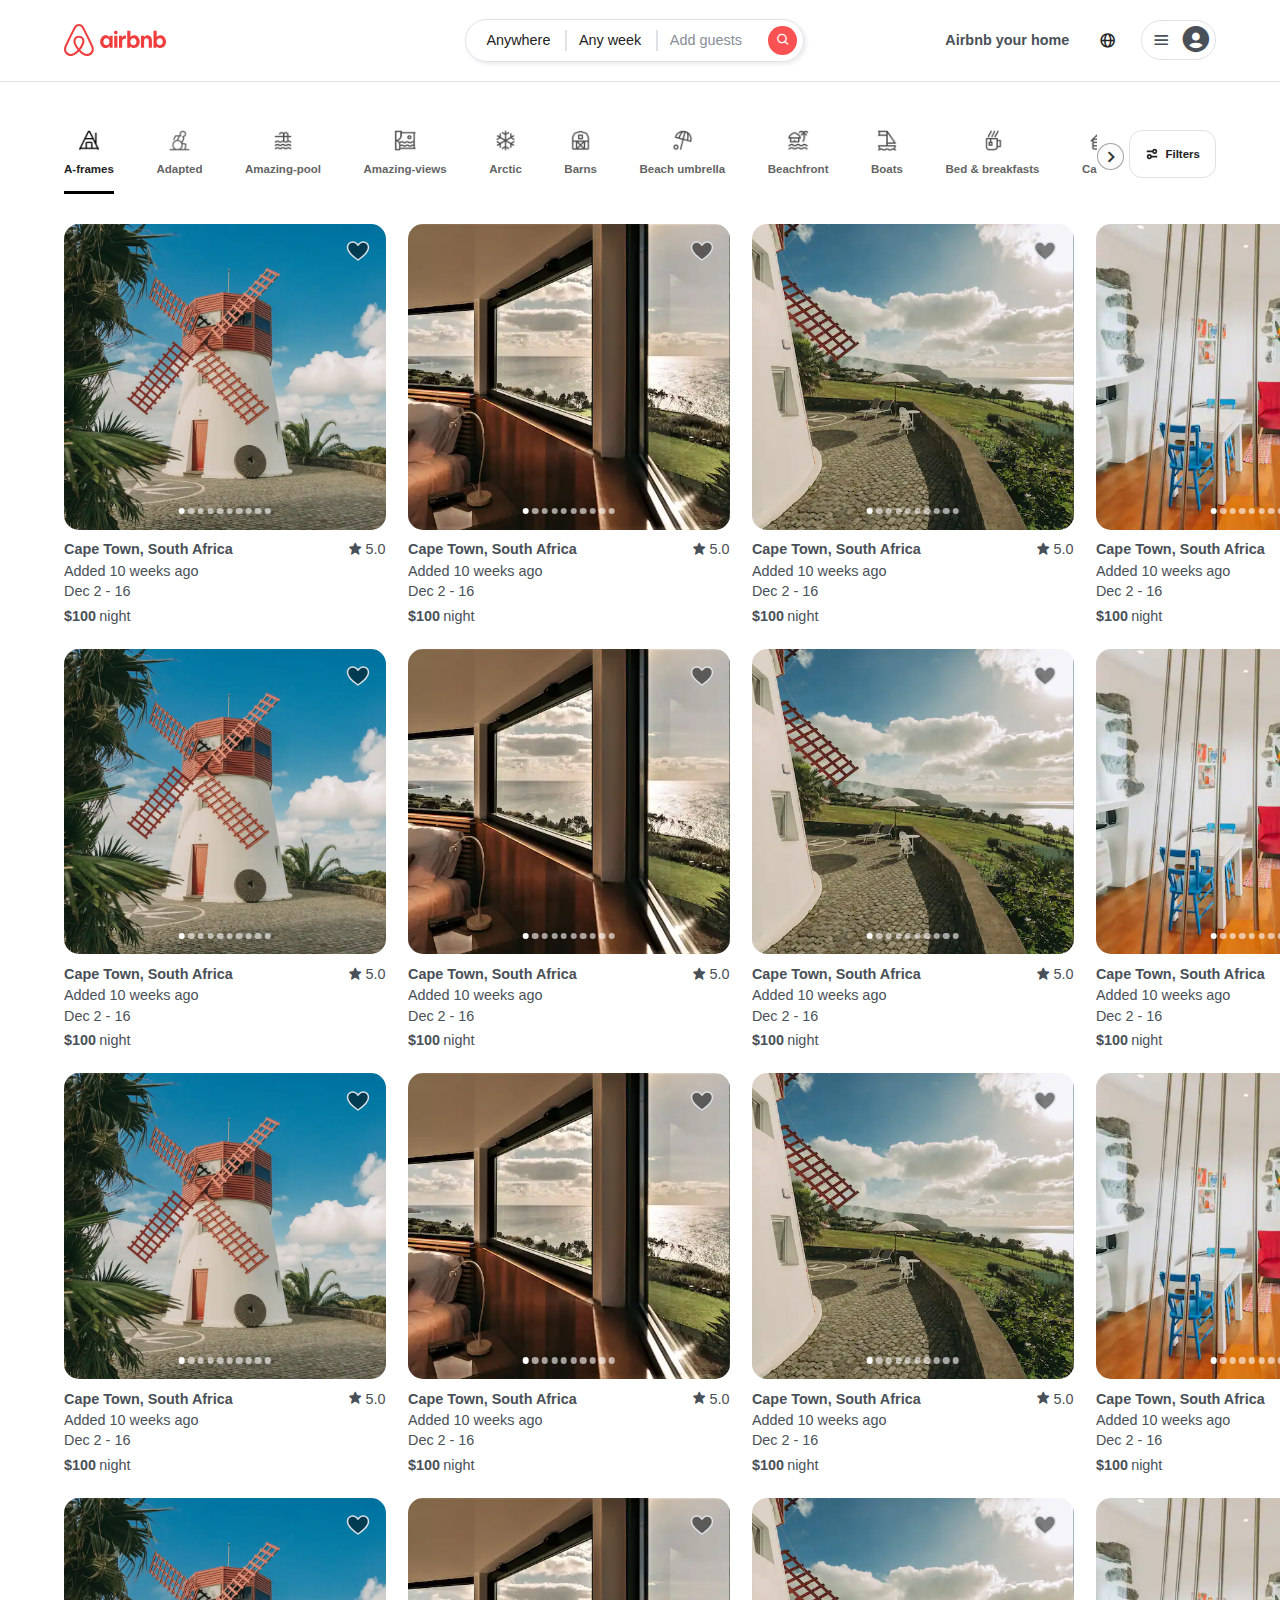
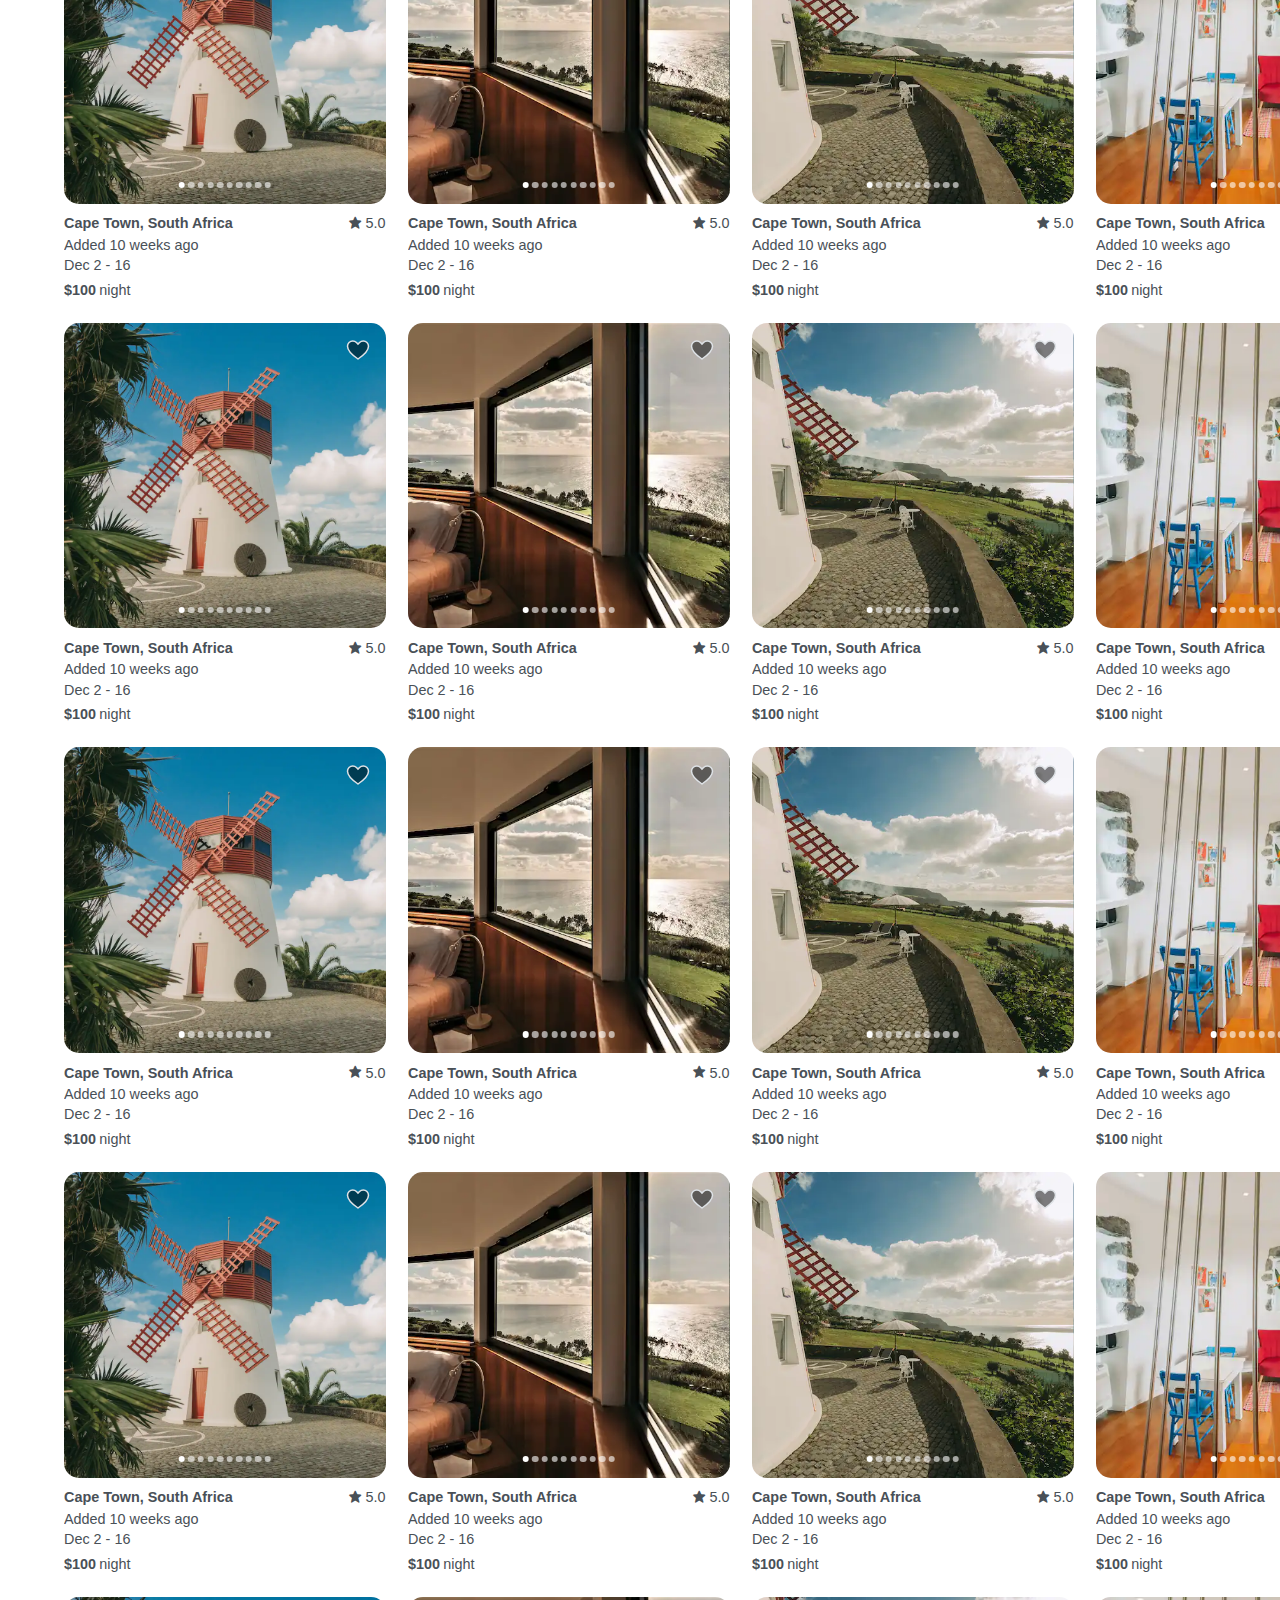
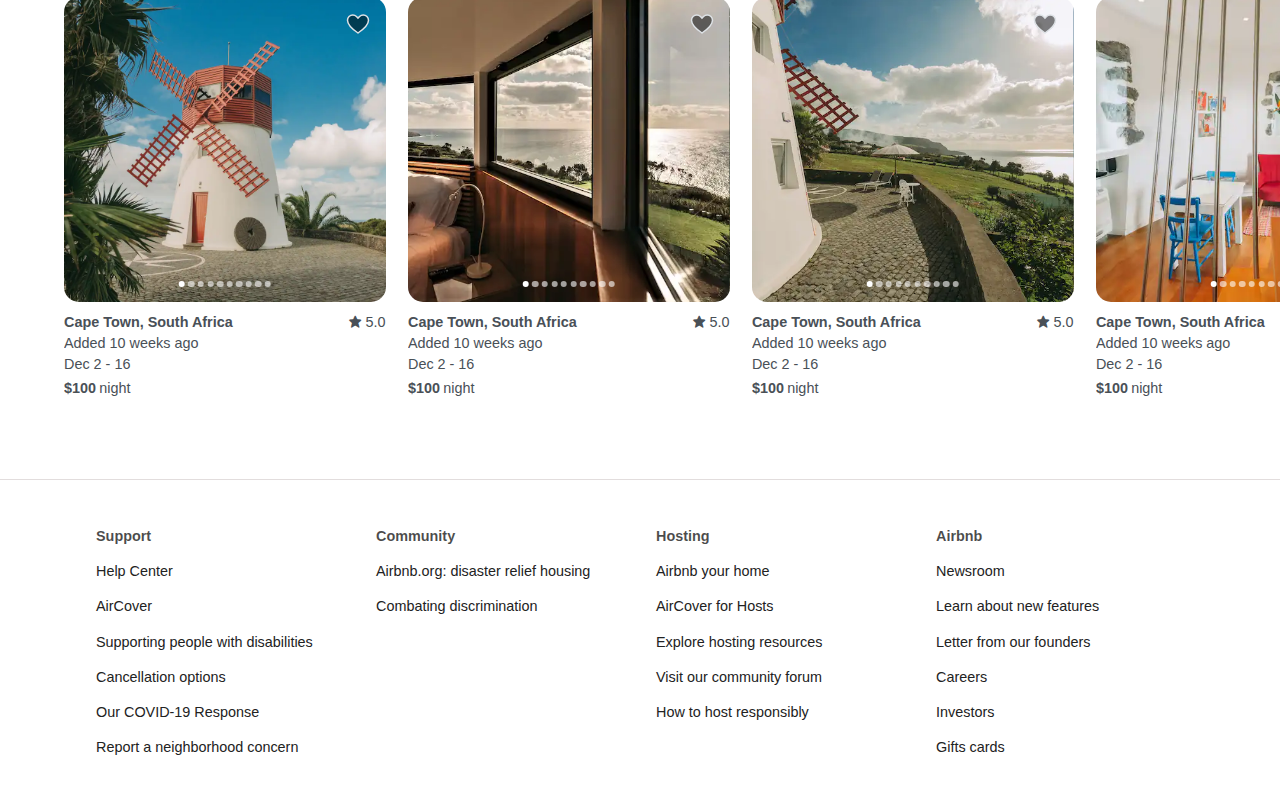
==== index.html @ 51452470 "static Airbnb website" ====
<!DOCTYPE html>
<html lang="en">
  <head>
    <meta charset="UTF-8" />
    <title>Airbnb</title>

    <link rel="stylesheet" href="./CSS/style.css" />

    <link
      href="https://unpkg.com/boxicons@2.1.4/css/boxicons.min.css"
      rel="stylesheet"
    />
  </head>
  <body>
    <main class="container">
      <!-- <header class="header s-1">
        <div class="col-1 fixed-width sp">
          <div>
            <h2 class="header-title">Introducing our 2023 Winter Release</h2>
          </div>
          <div class="col-2 header-text">
            <a href="#" class="header-text-list">Play the film</a>
            <a href="#" class="header-text-list">Explore what's new</a>
          </div>
        </div>
      </header> -->

      <nav class="nav margin-b">
        <section class="s-1">
          <div class="col-1 fixed-width sp">
            <div class="logodiv">
              <div class="logo-name">
                <svg width="102" height="32" style="display: block">
                  <path
                    d="M29.3864 22.7101C29.2429 22.3073 29.0752 21.9176 28.9157 21.5565C28.6701 21.0011 28.4129 20.4446 28.1641 19.9067L28.1444 19.864C25.9255 15.0589 23.5439 10.1881 21.0659 5.38701L20.9607 5.18316C20.7079 4.69289 20.4466 4.18596 20.1784 3.68786C19.8604 3.0575 19.4745 2.4636 19.0276 1.91668C18.5245 1.31651 17.8956 0.833822 17.1853 0.502654C16.475 0.171486 15.7005 -9.83959e-05 14.9165 4.23317e-08C14.1325 9.84805e-05 13.3581 0.171877 12.6478 0.503224C11.9376 0.834571 11.3088 1.31742 10.8059 1.91771C10.3595 2.46476 9.97383 3.05853 9.65572 3.68858C9.38521 4.19115 9.12145 4.70278 8.8664 5.19757L8.76872 5.38696C6.29061 10.1884 3.90903 15.0592 1.69015 19.8639L1.65782 19.9338C1.41334 20.463 1.16057 21.0102 0.919073 21.5563C0.75949 21.9171 0.592009 22.3065 0.448355 22.7103C0.0369063 23.8104 -0.094204 24.9953 0.0668098 26.1585C0.237562 27.334 0.713008 28.4447 1.44606 29.3804C2.17911 30.3161 3.14434 31.0444 4.24614 31.4932C5.07835 31.8299 5.96818 32.002 6.86616 32C7.14824 31.9999 7.43008 31.9835 7.71027 31.9509C8.846 31.8062 9.94136 31.4366 10.9321 30.8639C12.2317 30.1338 13.5152 29.0638 14.9173 27.5348C16.3194 29.0638 17.6029 30.1338 18.9025 30.8639C19.8932 31.4367 20.9886 31.8062 22.1243 31.9509C22.4045 31.9835 22.6864 31.9999 22.9685 32C23.8664 32.002 24.7561 31.8299 25.5883 31.4932C26.6901 31.0444 27.6554 30.3161 28.3885 29.3804C29.1216 28.4447 29.5971 27.3341 29.7679 26.1585C29.9287 24.9952 29.7976 23.8103 29.3864 22.7101ZM14.9173 24.377C13.1816 22.1769 12.0678 20.1338 11.677 18.421C11.5169 17.7792 11.4791 17.1131 11.5656 16.4573C11.6339 15.9766 11.8105 15.5176 12.0821 15.1148C12.4163 14.6814 12.8458 14.3304 13.3374 14.0889C13.829 13.8475 14.3696 13.7219 14.9175 13.7219C15.4655 13.722 16.006 13.8476 16.4976 14.0892C16.9892 14.3307 17.4186 14.6817 17.7528 15.1151C18.0244 15.5181 18.201 15.9771 18.2693 16.4579C18.3556 17.114 18.3177 17.7803 18.1573 18.4223C17.7661 20.1349 16.6526 22.1774 14.9173 24.377ZM27.7406 25.8689C27.6212 26.6908 27.2887 27.4674 26.7762 28.1216C26.2636 28.7759 25.5887 29.2852 24.8183 29.599C24.0393 29.9111 23.1939 30.0217 22.3607 29.9205C21.4946 29.8089 20.6599 29.5239 19.9069 29.0824C18.7501 28.4325 17.5791 27.4348 16.2614 25.9712C18.3591 23.3846 19.669 21.0005 20.154 18.877C20.3723 17.984 20.4196 17.0579 20.2935 16.1475C20.1791 15.3632 19.8879 14.615 19.4419 13.9593C18.9194 13.2519 18.2378 12.6768 17.452 12.2805C16.6661 11.8842 15.798 11.6777 14.9175 11.6777C14.0371 11.6777 13.1689 11.8841 12.383 12.2803C11.5971 12.6765 10.9155 13.2515 10.393 13.9589C9.94707 14.6144 9.65591 15.3624 9.5414 16.1465C9.41524 17.0566 9.4623 17.9822 9.68011 18.8749C10.1648 20.9993 11.4748 23.384 13.5732 25.9714C12.2555 27.4348 11.0845 28.4325 9.92769 29.0825C9.17468 29.5239 8.34007 29.809 7.47395 29.9205C6.64065 30.0217 5.79525 29.9111 5.0162 29.599C4.24581 29.2852 3.57092 28.7759 3.05838 28.1217C2.54585 27.4674 2.21345 26.6908 2.09411 25.8689C1.97932 25.0334 2.07701 24.1825 2.37818 23.3946C2.49266 23.0728 2.62663 22.757 2.7926 22.3818C3.0274 21.851 3.27657 21.3115 3.51759 20.7898L3.54996 20.7197C5.75643 15.9419 8.12481 11.0982 10.5894 6.32294L10.6875 6.13283C10.9384 5.64601 11.1979 5.14267 11.4597 4.6563C11.7101 4.15501 12.0132 3.68171 12.3639 3.2444C12.6746 2.86903 13.0646 2.56681 13.5059 2.35934C13.9473 2.15186 14.4291 2.04426 14.9169 2.04422C15.4047 2.04418 15.8866 2.15171 16.3279 2.35911C16.7693 2.56651 17.1593 2.86867 17.4701 3.24399C17.821 3.68097 18.1242 4.15411 18.3744 4.65538C18.6338 5.13742 18.891 5.63623 19.1398 6.11858L19.2452 6.32315C21.7097 11.0979 24.078 15.9415 26.2847 20.7201L26.3046 20.7631C26.5498 21.2936 26.8033 21.8419 27.042 22.382C27.2082 22.7577 27.3424 23.0738 27.4566 23.3944C27.7576 24.1824 27.8553 25.0333 27.7406 25.8689Z"
                    fill="currentcolor"
                  ></path>
                  <path
                    d="M41.6847 24.1196C40.8856 24.1196 40.1505 23.9594 39.4792 23.6391C38.808 23.3188 38.2327 22.8703 37.7212 22.2937C37.2098 21.7172 36.8263 21.0445 36.5386 20.3078C36.2509 19.539 36.123 18.7062 36.123 17.8093C36.123 16.9124 36.2829 16.0475 36.5705 15.2787C36.8582 14.51 37.2737 13.8373 37.7852 13.2287C38.2966 12.6521 38.9039 12.1716 39.6071 11.8513C40.3103 11.531 41.0455 11.3708 41.8765 11.3708C42.6756 11.3708 43.3788 11.531 44.0181 11.8833C44.6574 12.2037 45.1688 12.6841 45.5843 13.2927L45.6802 11.7232H48.6209V23.7992H45.6802L45.5843 22.0375C45.1688 22.6781 44.6254 23.1906 43.9222 23.575C43.2829 23.9274 42.5158 24.1196 41.6847 24.1196ZM42.4519 21.2367C43.0272 21.2367 43.5386 21.0765 44.0181 20.7882C44.4656 20.4679 44.8172 20.0515 45.1049 19.539C45.3606 19.0265 45.4884 18.4179 45.4884 17.7452C45.4884 17.0725 45.3606 16.4639 45.1049 15.9514C44.8492 15.4389 44.4656 15.0225 44.0181 14.7022C43.5706 14.3818 43.0272 14.2537 42.4519 14.2537C41.8765 14.2537 41.3651 14.4139 40.8856 14.7022C40.4382 15.0225 40.0866 15.4389 39.7989 15.9514C39.5432 16.4639 39.4153 17.0725 39.4153 17.7452C39.4153 18.4179 39.5432 19.0265 39.7989 19.539C40.0546 20.0515 40.4382 20.4679 40.8856 20.7882C41.3651 21.0765 41.8765 21.2367 42.4519 21.2367ZM53.6392 8.4559C53.6392 8.80825 53.5753 9.12858 53.4154 9.38483C53.2556 9.64109 53.0319 9.86531 52.7442 10.0255C52.4565 10.1856 52.1369 10.2497 51.8173 10.2497C51.4976 10.2497 51.178 10.1856 50.8903 10.0255C50.6026 9.86531 50.3789 9.64109 50.2191 9.38483C50.0592 9.09654 49.9953 8.80825 49.9953 8.4559C49.9953 8.10355 50.0592 7.78323 50.2191 7.52697C50.3789 7.23868 50.6026 7.04649 50.8903 6.88633C51.178 6.72617 51.4976 6.66211 51.8173 6.66211C52.1369 6.66211 52.4565 6.72617 52.7442 6.88633C53.0319 7.04649 53.2556 7.27072 53.4154 7.52697C53.5433 7.78323 53.6392 8.07152 53.6392 8.4559ZM50.2191 23.7672V11.6911H53.4154V23.7672H50.2191V23.7672ZM61.9498 14.8623V14.8943C61.79 14.8303 61.5982 14.7982 61.4383 14.7662C61.2466 14.7342 61.0867 14.7342 60.895 14.7342C60 14.7342 59.3287 14.9904 58.8812 15.535C58.4018 16.0795 58.178 16.8483 58.178 17.8413V23.7672H54.9817V11.6911H57.9223L58.0182 13.517C58.3379 12.8763 58.7214 12.3958 59.2648 12.0435C59.7762 11.6911 60.3835 11.531 61.0867 11.531C61.3105 11.531 61.5342 11.563 61.726 11.595C61.8219 11.6271 61.8858 11.6271 61.9498 11.6591V14.8623ZM63.2283 23.7672V6.72617H66.4247V13.2287C66.8722 12.6521 67.3836 12.2036 68.0229 11.8513C68.6622 11.531 69.3654 11.3388 70.1645 11.3388C70.9635 11.3388 71.6987 11.4989 72.3699 11.8193C73.0412 12.1396 73.6165 12.588 74.128 13.1646C74.6394 13.7412 75.0229 14.4139 75.3106 15.1506C75.5983 15.9194 75.7261 16.7522 75.7261 17.6491C75.7261 18.546 75.5663 19.4109 75.2787 20.1796C74.991 20.9484 74.5755 21.6211 74.064 22.2297C73.5526 22.8063 72.9453 23.2867 72.2421 23.6071C71.5389 23.9274 70.8037 24.0875 69.9727 24.0875C69.1736 24.0875 68.4704 23.9274 67.8311 23.575C67.1918 23.2547 66.6804 22.7742 66.2649 22.1656L66.169 23.7352L63.2283 23.7672ZM69.3973 21.2367C69.9727 21.2367 70.4841 21.0765 70.9635 20.7882C71.411 20.4679 71.7626 20.0515 72.0503 19.539C72.306 19.0265 72.4339 18.4179 72.4339 17.7452C72.4339 17.0725 72.306 16.4639 72.0503 15.9514C71.7626 15.4389 71.411 15.0225 70.9635 14.7022C70.5161 14.3818 69.9727 14.2537 69.3973 14.2537C68.822 14.2537 68.3106 14.4139 67.8311 14.7022C67.3836 15.0225 67.032 15.4389 66.7443 15.9514C66.4886 16.4639 66.3608 17.0725 66.3608 17.7452C66.3608 18.4179 66.4886 19.0265 66.7443 19.539C67 20.0515 67.3836 20.4679 67.8311 20.7882C68.3106 21.0765 68.822 21.2367 69.3973 21.2367ZM76.9408 23.7672V11.6911H79.8814L79.9773 13.2607C80.3289 12.6841 80.8084 12.2357 81.4157 11.8833C82.023 11.531 82.7262 11.3708 83.5253 11.3708C84.4203 11.3708 85.1874 11.595 85.8267 12.0115C86.4979 12.4279 87.0094 13.0365 87.361 13.8053C87.7126 14.574 87.9043 15.5029 87.9043 16.56V23.7992H84.708V16.9764C84.708 16.1436 84.5162 15.4709 84.1326 14.9904C83.7491 14.51 83.2376 14.2537 82.5664 14.2537C82.0869 14.2537 81.6714 14.3498 81.2878 14.574C80.9362 14.7982 80.6486 15.0865 80.4248 15.503C80.2011 15.8873 80.1052 16.3678 80.1052 16.8483V23.7672H76.9408V23.7672ZM89.5025 23.7672V6.72617H92.6989V13.2287C93.1464 12.6521 93.6578 12.2036 94.2971 11.8513C94.9364 11.531 95.6396 11.3388 96.4387 11.3388C97.2378 11.3388 97.9729 11.4989 98.6442 11.8193C99.3154 12.1396 99.8907 12.588 100.402 13.1646C100.914 13.7412 101.297 14.4139 101.585 15.1506C101.873 15.9194 102 16.7522 102 17.6491C102 18.546 101.841 19.4109 101.553 20.1796C101.265 20.9484 100.85 21.6211 100.338 22.2297C99.8268 22.8063 99.2195 23.2867 98.5163 23.6071C97.8131 23.9274 97.0779 24.0875 96.2469 24.0875C95.4478 24.0875 94.7446 23.9274 94.1053 23.575C93.466 23.2547 92.9546 22.7742 92.5391 22.1656L92.4432 23.7352L89.5025 23.7672ZM95.7035 21.2367C96.2788 21.2367 96.7903 21.0765 97.2697 20.7882C97.7172 20.4679 98.0688 20.0515 98.3565 19.539C98.6122 19.0265 98.7401 18.4179 98.7401 17.7452C98.7401 17.0725 98.6122 16.4639 98.3565 15.9514C98.1008 15.4389 97.7172 15.0225 97.2697 14.7022C96.8222 14.3818 96.2788 14.2537 95.7035 14.2537C95.1281 14.2537 94.6167 14.4139 94.1373 14.7022C93.6898 15.0225 93.3382 15.4389 93.0505 15.9514C92.7628 16.4639 92.6669 17.0725 92.6669 17.7452C92.6669 18.4179 92.7948 19.0265 93.0505 19.539C93.3062 20.0515 93.6898 20.4679 94.1373 20.7882C94.6167 21.0765 95.0962 21.2367 95.7035 21.2367Z"
                    fill="currentcolor"
                  ></path>
                </svg>
              </div>
              <!-- <p class="logo-name">airbnb</p> -->
            </div>
            <div>
              <ul class="col-2 nav-list">
                <li class="nav-lt nav-lt-1">Anywhere</li>
                <li class="nav-lt nav-lt-2">Any week</li>
                <li class="nav-lt nav-lt-3">Add guests</li>
                <li><i class="bx bx-search"></i></li>
              </ul>
            </div>
            <div class="col-1">
              <div class="col-1 ut-g">
                <div class="user-text">
                  <a href="#home">Airbnb your home</a>
                </div>
                <div>
                  <i class="bx bx-globe"></i>
                </div>
              </div>

              <div class="userdropdown">
                <div onclick="myFunction()" class="userdropbtn">
                  <i class="bx bx-menu"></i>

                  <i class="bx bxs-user-circle"></i>
                </div>
                <div id="myDropdown" class="userdropdown-content">
                  <a href="#signup"> Sign up </a>
                  <a href="#login"> Log in </a>
                  <hr />
                  <a href="#airbnb"> Airbnb your home </a>
                  <a href="#host"> Host an experience </a>
                  <a href="#help"> Help </a>
                </div>
              </div>
            </div>
          </div>
        </section>
        <section>
          <div class="fixed-width">
            <div class="categories">
              <div class="category-container">
                <i class="bx bx-chevron-left chips-btn chips-btn-left"></i>
                <i class="bx bx-chevron-right chips-btn chips-btn-right"></i>

                <div class="chips-slider">
                  <div class="chips-box">
                    <a href="#" class="chips-images chip-active">
                      <div class="chips-image">
                        <img src="./chipsbar/a-frames.jpg" alt="" />
                      </div>
                      <div class="chips-text">
                        <span>A-frames</span>
                      </div>
                    </a>
                  </div>
                  <div class="chips-box">
                    <a href="#" class="chips-images">
                      <div class="chips-image">
                        <img src="./chipsbar/adapted.jpg" alt="" />
                      </div>
                      <div class="chips-text">
                        <span>Adapted</span>
                      </div>
                    </a>
                  </div>
                  <div class="chips-box">
                    <a href="#" class="chips-images">
                      <div class="chips-image">
                        <img src="./chipsbar/amazing-pool.jpg" alt="" />
                      </div>
                      <div class="chips-text">
                        <span>Amazing-pool</span>
                      </div>
                    </a>
                  </div>
                  <div class="chips-box">
                    <a href="#" class="chips-images">
                      <div class="chips-image">
                        <img src="./chipsbar/amazing-views.jpg" alt="" />
                      </div>
                      <div class="chips-text">
                        <span>Amazing-views</span>
                      </div>
                    </a>
                  </div>
                  <div class="chips-box">
                    <a href="#" class="chips-images">
                      <div class="chips-image">
                        <img src="./chipsbar/arctic.jpg" alt="" />
                      </div>
                      <div class="chips-text">
                        <span>Arctic</span>
                      </div>
                    </a>
                  </div>
                  <div class="chips-box">
                    <a href="#" class="chips-images">
                      <div class="chips-image">
                        <img src="./chipsbar/barns.jpg" alt="" />
                      </div>
                      <div class="chips-text">
                        <span>Barns</span>
                      </div>
                    </a>
                  </div>
                  <div class="chips-box">
                    <a href="#" class="chips-images">
                      <div class="chips-image">
                        <img src="./chipsbar/beach-umbrella.jpg" alt="" />
                      </div>
                      <div class="chips-text">
                        <span>Beach umbrella</span>
                      </div>
                    </a>
                  </div>
                  <div class="chips-box">
                    <a href="#" class="chips-images">
                      <div class="chips-image">
                        <img src="./chipsbar/beachfront.jpg" alt="" />
                      </div>
                      <div class="chips-text">
                        <span>Beachfront</span>
                      </div>
                    </a>
                  </div>
                  <div class="chips-box">
                    <a href="#" class="chips-images">
                      <div class="chips-image">
                        <img src="./chipsbar/boats.jpg" alt="" />
                      </div>
                      <div class="chips-text">
                        <span>Boats</span>
                      </div>
                    </a>
                  </div>
                  <div class="chips-box">
                    <a href="#" class="chips-images">
                      <div class="chips-image">
                        <img src="./chipsbar/bread&breakfasts.jpg" alt="" />
                      </div>
                      <div class="chips-text">
                        <span>Bed & breakfasts</span>
                      </div>
                    </a>
                  </div>
                  <div class="chips-box">
                    <a href="#" class="chips-images">
                      <div class="chips-image">
                        <img src="./chipsbar/cabins.jpg" alt="" />
                      </div>
                      <div class="chips-text">
                        <span>Cabins</span>
                      </div>
                    </a>
                  </div>
                  <div class="chips-box">
                    <a href="#" class="chips-images">
                      <div class="chips-image">
                        <img src="./chipsbar/campers.jpg" alt="" />
                      </div>
                      <div class="chips-text">
                        <span>Campers</span>
                      </div>
                    </a>
                  </div>
                  <div class="chips-box">
                    <a href="#" class="chips-images">
                      <div class="chips-image">
                        <img src="./chipsbar/camping.jpg" alt="" />
                      </div>
                      <div class="chips-text">
                        <span>Camping</span>
                      </div>
                    </a>
                  </div>
                  <div class="chips-box">
                    <a href="#" class="chips-images">
                      <div class="chips-image">
                        <img src="./chipsbar/casas-particulars.jpg" alt="" />
                      </div>
                      <div class="chips-text">
                        <span>Casas particulars</span>
                      </div>
                    </a>
                  </div>
                  <div class="chips-box">
                    <a href="#" class="chips-images">
                      <div class="chips-image">
                        <img src="./chipsbar/castles.jpg" alt="" />
                      </div>
                      <div class="chips-text">
                        <span>Castles</span>
                      </div>
                    </a>
                  </div>
                  <div class="chips-box">
                    <a href="#" class="chips-images">
                      <div class="chips-image">
                        <img src="./chipsbar/caves.jpg" alt="" />
                      </div>
                      <div class="chips-text">
                        <span>Caves</span>
                      </div>
                    </a>
                  </div>
                  <div class="chips-box">
                    <a href="#" class="chips-images">
                      <div class="chips-image">
                        <img src="./chipsbar/chefs-kitchen.jpg" alt="" />
                      </div>
                      <div class="chips-text">
                        <span>Chefs kitchen</span>
                      </div>
                    </a>
                  </div>
                  <div class="chips-box">
                    <a href="#" class="chips-images">
                      <div class="chips-image">
                        <img src="./chipsbar/containers.jpg" alt="" />
                      </div>
                      <div class="chips-text">
                        <span>Containers</span>
                      </div>
                    </a>
                  </div>
                  <div class="chips-box">
                    <a href="#" class="chips-images">
                      <div class="chips-image">
                        <img src="./chipsbar/country-side.jpg" alt="" />
                      </div>
                      <div class="chips-text">
                        <span>Country side</span>
                      </div>
                    </a>
                  </div>
                  <div class="chips-box">
                    <a href="#" class="chips-images">
                      <div class="chips-image">
                        <img src="./chipsbar/creative spaces.jpg" alt="" />
                      </div>
                      <div class="chips-text">
                        <span>Creative spaces</span>
                      </div>
                    </a>
                  </div>
                  <div class="chips-box">
                    <a href="#" class="chips-images">
                      <div class="chips-image">
                        <img src="./chipsbar/cycladic-homes.jpg" alt="" />
                      </div>
                      <div class="chips-text">
                        <span>Cycladic homes</span>
                      </div>
                    </a>
                  </div>
                  <div class="chips-box">
                    <a href="#" class="chips-images">
                      <div class="chips-image">
                        <img src="./chipsbar/dammusi.jpg" alt="" />
                      </div>
                      <div class="chips-text">
                        <span>Dammusi</span>
                      </div>
                    </a>
                  </div>
                  <div class="chips-box">
                    <a href="#" class="chips-images">
                      <div class="chips-image">
                        <img src="./chipsbar/deserts.jpg" alt="" />
                      </div>
                      <div class="chips-text">
                        <span>Deserts</span>
                      </div>
                    </a>
                  </div>
                  <div class="chips-box">
                    <a href="#" class="chips-images">
                      <div class="chips-image">
                        <img src="./chipsbar/design.jpg" alt="" />
                      </div>
                      <div class="chips-text">
                        <span>Design</span>
                      </div>
                    </a>
                  </div>
                  <div class="chips-box">
                    <a href="#" class="chips-images">
                      <div class="chips-image">
                        <img src="./chipsbar/domes.jpg" alt="" />
                      </div>
                      <div class="chips-text">
                        <span>Domes</span>
                      </div>
                    </a>
                  </div>
                  <div class="chips-box">
                    <a href="#" class="chips-images">
                      <div class="chips-image">
                        <img src="./chipsbar/earthhomes.jpg" alt="" />
                      </div>
                      <div class="chips-text">
                        <span>Earthhomes</span>
                      </div>
                    </a>
                  </div>
                  <div class="chips-box">
                    <a href="#" class="chips-images">
                      <div class="chips-image">
                        <img src="./chipsbar/farms.jpg" alt="" />
                      </div>
                      <div class="chips-text">
                        <span>Farms</span>
                      </div>
                    </a>
                  </div>
                  <div class="chips-box">
                    <a href="#" class="chips-images">
                      <div class="chips-image">
                        <img src="./chipsbar/golfing.jpg" alt="" />
                      </div>
                      <div class="chips-text">
                        <span>Golfing</span>
                      </div>
                    </a>
                  </div>
                  <div class="chips-box">
                    <a href="#" class="chips-images">
                      <div class="chips-image">
                        <img src="./chipsbar/grand-pianos.jpg" alt="" />
                      </div>
                      <div class="chips-text">
                        <span>Grand pianos</span>
                      </div>
                    </a>
                  </div>
                  <div class="chips-box">
                    <a href="#" class="chips-images">
                      <div class="chips-image">
                        <img src="./chipsbar/hanoks.jpg" alt="" />
                      </div>
                      <div class="chips-text">
                        <span>Hanoks</span>
                      </div>
                    </a>
                  </div>
                  <div class="chips-box">
                    <a href="#" class="chips-images">
                      <div class="chips-image">
                        <img src="./chipsbar/historical homes.jpg" alt="" />
                      </div>
                      <div class="chips-text">
                        <span>Historical homes</span>
                      </div>
                    </a>
                  </div>
                  <div class="chips-box">
                    <a href="#" class="chips-images">
                      <div class="chips-image">
                        <img src="./chipsbar/houseboats.jpg" alt="" />
                      </div>
                      <div class="chips-text">
                        <span>Houseboats</span>
                      </div>
                    </a>
                  </div>
                  <div class="chips-box">
                    <a href="#" class="chips-images">
                      <div class="chips-image">
                        <img src="./chipsbar/iconic cities.jpg" alt="" />
                      </div>
                      <div class="chips-text">
                        <span>Iconic cities</span>
                      </div>
                    </a>
                  </div>
                  <div class="chips-box">
                    <a href="#" class="chips-images">
                      <div class="chips-image">
                        <img src="./chipsbar/islands.jpg" alt="" />
                      </div>
                      <div class="chips-text">
                        <span>Islands</span>
                      </div>
                    </a>
                  </div>
                  <div class="chips-box">
                    <a href="#" class="chips-images">
                      <div class="chips-image">
                        <img src="./chipsbar/lake.jpg" alt="" />
                      </div>
                      <div class="chips-text">
                        <span>Lake</span>
                      </div>
                    </a>
                  </div>
                  <div class="chips-box">
                    <a href="#" class="chips-images">
                      <div class="chips-image">
                        <img src="./chipsbar/lakefronts.jpg" alt="" />
                      </div>
                      <div class="chips-text">
                        <span>Lakefronts</span>
                      </div>
                    </a>
                  </div>
                  <div class="chips-box">
                    <a href="#" class="chips-images">
                      <div class="chips-image">
                        <img src="./chipsbar/luxe.jpg" alt="" />
                      </div>
                      <div class="chips-text">
                        <span>Luxe</span>
                      </div>
                    </a>
                  </div>
                  <div class="chips-box">
                    <a href="#" class="chips-images">
                      <div class="chips-image">
                        <img src="./chipsbar/mansions.jpg" alt="" />
                      </div>
                      <div class="chips-text">
                        <span>Mansions</span>
                      </div>
                    </a>
                  </div>
                  <div class="chips-box">
                    <a href="#" class="chips-images">
                      <div class="chips-image">
                        <img src="./chipsbar/minsus.jpg" alt="" />
                      </div>
                      <div class="chips-text">
                        <span>Minsus</span>
                      </div>
                    </a>
                  </div>
                  <div class="chips-box">
                    <a href="#" class="chips-images">
                      <div class="chips-image">
                        <img src="./chipsbar/national-parks.jpg" alt="" />
                      </div>
                      <div class="chips-text">
                        <span>National parks</span>
                      </div>
                    </a>
                  </div>
                  <div class="chips-box">
                    <a href="#" class="chips-images">
                      <div class="chips-image">
                        <img src="./chipsbar/new.jpg" alt="" />
                      </div>
                      <div class="chips-text">
                        <span>New</span>
                      </div>
                    </a>
                  </div>
                  <div class="chips-box">
                    <a href="#" class="chips-images">
                      <div class="chips-image">
                        <img src="./chipsbar/off-the-grid.jpg" alt="" />
                      </div>
                      <div class="chips-text">
                        <span>Off the grid</span>
                      </div>
                    </a>
                  </div>
                  <div class="chips-box">
                    <a href="#" class="chips-images">
                      <div class="chips-image">
                        <img src="./chipsbar/omg.jpg" alt="" />
                      </div>
                      <div class="chips-text">
                        <span>OMG!</span>
                      </div>
                    </a>
                  </div>
                  <div class="chips-box">
                    <a href="#" class="chips-images">
                      <div class="chips-image">
                        <img src="./chipsbar/play.jpg" alt="" />
                      </div>
                      <div class="chips-text">
                        <span>Play</span>
                      </div>
                    </a>
                  </div>
                  <div class="chips-box">
                    <a href="#" class="chips-images">
                      <div class="chips-image">
                        <img src="./chipsbar/private-rooms.jpg" alt="" />
                      </div>
                      <div class="chips-text">
                        <span>Private rooms</span>
                      </div>
                    </a>
                  </div>
                  <div class="chips-box">
                    <a href="#" class="chips-images">
                      <div class="chips-image">
                        <img src="./chipsbar/riads.jpg" alt="" />
                      </div>
                      <div class="chips-text">
                        <span>Riads</span>
                      </div>
                    </a>
                  </div>
                  <div class="chips-box">
                    <a href="#" class="chips-images">
                      <div class="chips-image">
                        <img src="./chipsbar/ryokans.jpg" alt="" />
                      </div>
                      <div class="chips-text">
                        <span>Ryokans</span>
                      </div>
                    </a>
                  </div>
                  <div class="chips-box">
                    <a href="#" class="chips-images">
                      <div class="chips-image">
                        <img src="./chipsbar/shepherd's-huts.jpg" alt="" />
                      </div>
                      <div class="chips-text">
                        <span>Shepherd's huts</span>
                      </div>
                    </a>
                  </div>
                  <div class="chips-box">
                    <a href="#" class="chips-images">
                      <div class="chips-image">
                        <img src="./chipsbar/ski-in-out.jpg" alt="" />
                      </div>
                      <div class="chips-text">
                        <span>Ski-in-out</span>
                      </div>
                    </a>
                  </div>
                  <div class="chips-box">
                    <a href="#" class="chips-images">
                      <div class="chips-image">
                        <img src="./chipsbar/skiing.jpg" alt="" />
                      </div>
                      <div class="chips-text">
                        <span>Skiing</span>
                      </div>
                    </a>
                  </div>
                  <div class="chips-box">
                    <a href="#" class="chips-images">
                      <div class="chips-image">
                        <img src="./chipsbar/surfing.jpg" alt="" />
                      </div>
                      <div class="chips-text">
                        <span>Surfing</span>
                      </div>
                    </a>
                  </div>
                  <div class="chips-box">
                    <a href="#" class="chips-images">
                      <div class="chips-image">
                        <img src="./chipsbar/tiny-homes.jpg" alt="" />
                      </div>
                      <div class="chips-text">
                        <span>Tiny homes</span>
                      </div>
                    </a>
                  </div>
                  <div class="chips-box">
                    <a href="#" class="chips-images">
                      <div class="chips-image">
                        <img src="./chipsbar/top of the world.jpg" alt="" />
                      </div>
                      <div class="chips-text">
                        <span>Top of the world</span>
                      </div>
                    </a>
                  </div>
                  <div class="chips-box">
                    <a href="#" class="chips-images">
                      <div class="chips-image">
                        <img src="./chipsbar/towers.jpg" alt="" />
                      </div>
                      <div class="chips-text">
                        <span>Towers</span>
                      </div>
                    </a>
                  </div>
                  <div class="chips-box">
                    <a href="#" class="chips-images">
                      <div class="chips-image">
                        <img src="./chipsbar/tree-house.jpg" alt="" />
                      </div>
                      <div class="chips-text">
                        <span>Tree house</span>
                      </div>
                    </a>
                  </div>
                  <div class="chips-box">
                    <a href="#" class="chips-images">
                      <div class="chips-image">
                        <img src="./chipsbar/trending.jpg" alt="" />
                      </div>
                      <div class="chips-text">
                        <span>Trending</span>
                      </div>
                    </a>
                  </div>
                  <div class="chips-box">
                    <a href="#" class="chips-images">
                      <div class="chips-image">
                        <img src="./chipsbar/tropical.jpg" alt="" />
                      </div>
                      <div class="chips-text">
                        <span>Tropical</span>
                      </div>
                    </a>
                  </div>
                  <div class="chips-box">
                    <a href="#" class="chips-images">
                      <div class="chips-image">
                        <img src="./chipsbar/trulli.jpg" alt="" />
                      </div>
                      <div class="chips-text">
                        <span>Trulli</span>
                      </div>
                    </a>
                  </div>
                  <div class="chips-box">
                    <a href="#" class="chips-images">
                      <div class="chips-image">
                        <img src="./chipsbar/vineyards.jpg" alt="" />
                      </div>
                      <div class="chips-text">
                        <span>Vineyards</span>
                      </div>
                    </a>
                  </div>
                  <div class="chips-box">
                    <a href="#" class="chips-images">
                      <div class="chips-image">
                        <img src="./chipsbar/windmills.jpg" alt="" />
                      </div>
                      <div class="chips-text">
                        <span>Windmills</span>
                      </div>
                    </a>
                  </div>
                  <div class="chips-box">
                    <a href="#" class="chips-images">
                      <div class="chips-image">
                        <img src="./chipsbar/yurts.jpg" alt="" />
                      </div>
                      <div class="chips-text">
                        <span>Yurts</span>
                      </div>
                    </a>
                  </div>
                </div>
              </div>

              <div id="overlay">
                <div class="filter-modal bg-color">
                  <header class="modal-header">
                    <div class="filter-header flex-sp-c b-bot bg-color">
                      <button class="close-btn">&times;</button>
                      <div class="filter-header-text">Filters</div>
                      <div class="empty"></div>
                    </div>
                  </header>

                  <main class="modal-body">
                    <div class="filter-body bg-color">
                      <div class="fb-content-1 price-range-section b-bot">
                        <div class="price">
                          <h2 class="price-text">Price range</h2>
                        </div>

                        <div class="price-range">
                          <div class="price-range-text">
                            The average nightly price is <span>$313</span>
                          </div>

                          <div class="price-range-slider">
                            <div class="range-slider-box">
                              <div>
                                <div class="range-slider-label-bar">
                                  <div
                                    class="range-slider-label-bars"
                                    style="height: 0px"
                                  ></div>
                                  <div
                                    class="range-slider-label-bars"
                                    style="height: 5px"
                                  ></div>
                                  <div
                                    class="range-slider-label-bars"
                                    style="height: 0px"
                                  ></div>
                                  <div
                                    class="range-slider-label-bars"
                                    style="height: 10px"
                                  ></div>
                                  <div
                                    class="range-slider-label-bars"
                                    style="height: 3px"
                                  ></div>
                                  <div
                                    class="range-slider-label-bars"
                                    style="height: 3px"
                                  ></div>
                                  <div
                                    class="range-slider-label-bars"
                                    style="height: 10px"
                                  ></div>
                                  <div
                                    class="range-slider-label-bars"
                                    style="height: 3px"
                                  ></div>
                                  <div
                                    class="range-slider-label-bars"
                                    style="height: 17px"
                                  ></div>
                                  <div
                                    class="range-slider-label-bars"
                                    style="height: 22px"
                                  ></div>
                                  <div
                                    class="range-slider-label-bars"
                                    style="height: 27px"
                                  ></div>
                                  <div
                                    class="range-slider-label-bars"
                                    style="height: 48px"
                                  ></div>
                                  <div
                                    class="range-slider-label-bars"
                                    style="height: 46px"
                                  ></div>
                                  <div
                                    class="range-slider-label-bars"
                                    style="height: 55px"
                                  ></div>
                                  <div
                                    class="range-slider-label-bars"
                                    style="height: 34px"
                                  ></div>
                                  <div
                                    class="range-slider-label-bars"
                                    style="height: 46px"
                                  ></div>
                                  <div
                                    class="range-slider-label-bars"
                                    style="height: 43px"
                                  ></div>
                                  <div
                                    class="range-slider-label-bars"
                                    style="height: 62px"
                                  ></div>
                                  <div
                                    class="range-slider-label-bars"
                                    style="height: 43px"
                                  ></div>
                                  <div
                                    class="range-slider-label-bars"
                                    style="height: 57px"
                                  ></div>
                                  <div
                                    class="range-slider-label-bars"
                                    style="height: 55px"
                                  ></div>
                                  <div
                                    class="range-slider-label-bars"
                                    style="height: 38px"
                                  ></div>
                                  <div
                                    class="range-slider-label-bars"
                                    style="height: 64px"
                                  ></div>
                                  <div
                                    class="range-slider-label-bars"
                                    style="height: 38px"
                                  ></div>
                                  <div
                                    class="range-slider-label-bars"
                                    style="height: 41px"
                                  ></div>
                                  <div
                                    class="range-slider-label-bars"
                                    style="height: 43px"
                                  ></div>
                                  <div
                                    class="range-slider-label-bars"
                                    style="height: 46px"
                                  ></div>
                                  <div
                                    class="range-slider-label-bars"
                                    style="height: 27px"
                                  ></div>
                                  <div
                                    class="range-slider-label-bars"
                                    style="height: 24px"
                                  ></div>
                                  <div
                                    class="range-slider-label-bars"
                                    style="height: 43px"
                                  ></div>
                                  <div
                                    class="range-slider-label-bars"
                                    style="height: 15px"
                                  ></div>
                                  <div
                                    class="range-slider-label-bars"
                                    style="height: 29px"
                                  ></div>
                                  <div
                                    class="range-slider-label-bars"
                                    style="height: 24px"
                                  ></div>
                                  <div
                                    class="range-slider-label-bars"
                                    style="height: 15px"
                                  ></div>
                                  <div
                                    class="range-slider-label-bars"
                                    style="height: 27px"
                                  ></div>
                                  <div
                                    class="range-slider-label-bars"
                                    style="height: 12px"
                                  ></div>
                                  <div
                                    class="range-slider-label-bars"
                                    style="height: 19px"
                                  ></div>
                                  <div
                                    class="range-slider-label-bars"
                                    style="height: 12px"
                                  ></div>
                                  <div
                                    class="range-slider-label-bars"
                                    style="height: 5px"
                                  ></div>
                                  <div
                                    class="range-slider-label-bars"
                                    style="height: 10px"
                                  ></div>
                                  <div
                                    class="range-slider-label-bars"
                                    style="height: 12px"
                                  ></div>
                                  <div
                                    class="range-slider-label-bars"
                                    style="height: 15px"
                                  ></div>
                                  <div
                                    class="range-slider-label-bars"
                                    style="height: 29px"
                                  ></div>
                                  <div
                                    class="range-slider-label-bars"
                                    style="height: 5px"
                                  ></div>
                                  <div
                                    class="range-slider-label-bars"
                                    style="height: 10px"
                                  ></div>
                                  <div
                                    class="range-slider-label-bars"
                                    style="height: 15px"
                                  ></div>
                                  <div
                                    class="range-slider-label-bars"
                                    style="height: 3px"
                                  ></div>
                                  <div
                                    class="range-slider-label-bars"
                                    style="height: 5px"
                                  ></div>
                                  <div
                                    class="range-slider-label-bars"
                                    style="height: 12px"
                                  ></div>
                                  <div
                                    class="range-slider-label-bars"
                                    style="height: 8px"
                                  ></div>
                                </div>
                                <div class="range-slider">
                                  <div class="range-slider-label-btns">
                                    <div class="range-slider-btn">
                                      <div class="range-slider-btn-1">
                                        <button
                                          class="range-btn range-btn-1"
                                          type="button"
                                          aria-valuenow="10"
                                          aria-valuemax="1400"
                                          aria-valuemin="10"
                                          aria-disabled="false"
                                          aria-label="Minimum Price"
                                          role="slider"
                                        >
                                          <span class="range-span-btn">
                                            <div
                                              class="range-span-btn-bar"
                                            ></div>
                                            <div
                                              class="range-span-btn-bar"
                                            ></div>
                                            <div
                                              class="range-span-btn-bar"
                                            ></div>
                                          </span>
                                        </button>
                                      </div>
                                      <div class="range-slider-btn-2">
                                        <button
                                          class="range-btn range-btn-2"
                                          type="button"
                                          aria-valuenow="1400"
                                          aria-valuemax="1400"
                                          aria-valuemin="10"
                                          aria-disabled="false"
                                          aria-label="Maximum Price"
                                          role="slider"
                                        >
                                          <span class="range-span-btn">
                                            <div
                                              class="range-span-btn-bar"
                                            ></div>
                                            <div
                                              class="range-span-btn-bar"
                                            ></div>
                                            <div
                                              class="range-span-btn-bar"
                                            ></div>
                                          </span>
                                        </button>
                                      </div>
                                    </div>
                                  </div>
                                </div>
                              </div>
                              <!-- WORK IN PROGRESS -->
                              <div class="price-input-box"></div>
                            </div>
                          </div>
                        </div>
                      </div>

                      <div class="fb-content-2 type-of-place-section b-bot">
                        <div class="content-category">
                          <div class="place-header">
                            <h2 class="place-header-text">Types of place</h2>
                          </div>

                          <div class="category">
                            <div class="home-category">
                              <div class="checkboxes">
                                <label class="checkbox">
                                  <input
                                    type="checkbox"
                                    name="Entire place"
                                    id="entire-place"
                                  />
                                  <span class="checkmark"></span>
                                </label>
                              </div>

                              <div class="categories-checks">
                                <div class="place-type">
                                  <div class="type-text">Entire place</div>
                                  <div class="place-type-remark">
                                    A place all to yourself
                                  </div>
                                </div>
                              </div>
                            </div>
                            <div class="home-category">
                              <div class="checkboxes">
                                <label class="checkbox">
                                  <input
                                    type="checkbox"
                                    name="Private room"
                                    id="private-room"
                                  />
                                  <span class="checkmark"></span>
                                </label>
                              </div>

                              <div class="categories-checks">
                                <div class="place-type">
                                  <div class="type-text">Private room</div>
                                  <div class="place-type-remark">
                                    Your own room in a home or a hotel, plus
                                    some shared common spaces
                                  </div>
                                </div>
                              </div>
                            </div>
                            <div class="home-category">
                              <div class="checkboxes">
                                <label class="checkbox">
                                  <input
                                    type="checkbox"
                                    name="Shared room"
                                    id="entire-place"
                                  />
                                  <span class="checkmark"></span>
                                </label>
                              </div>

                              <div class="categories-checks">
                                <div class="place-type">
                                  <div class="type-text">Shared room</div>
                                  <div class="place-type-remark">
                                    A place all to yourself
                                  </div>
                                </div>
                              </div>
                            </div>
                          </div>
                        </div>
                      </div>

                      <div class="fb-content-3 rooms-and-bed-section b-bot">
                        <div class="Rooms-bed-bath rb-div">
                          <div class="rb-headings">
                            <h2 class="room-bed">Rooms and beds</h2>
                          </div>

                          <div class="rb-parent-container rb-div">
                            <div class="bedrooms-section rb-div">
                              <div class="b-room">
                                <h4 class="bedroom">Bedrooms</h4>
                              </div>
                              <div class="rb-btns">
                                <button class="rb-btn rb-active">
                                  <span class="item-any">Any</span>
                                </button>
                                <button class="rb-btn">
                                  <span class="item-1">1</span>
                                </button>
                                <button class="rb-btn">
                                  <span class="item-1">2</span>
                                </button>
                                <button class="rb-btn">
                                  <span class="item-1">3</span>
                                </button>
                                <button class="rb-btn">
                                  <span class="item-1">4</span>
                                </button>
                                <button class="rb-btn">
                                  <span class="item-1">5</span>
                                </button>
                                <button class="rb-btn">
                                  <span class="item-1">6</span>
                                </button>
                                <button class="rb-btn">
                                  <span class="item-1">7</span>
                                </button>
                                <button class="rb-btn">
                                  <span class="item-1">8&plus;</span>
                                </button>
                              </div>
                            </div>

                            <div class="bed-section rb-div">
                              <div class="beds">
                                <h4 class="bed">Beds</h4>
                              </div>
                              <div class="rb-btns">
                                <button class="rb-btn rb-active">
                                  <span class="item-any">Any</span>
                                </button>
                                <button class="rb-btn">
                                  <span class="item-1">1</span>
                                </button>
                                <button class="rb-btn">
                                  <span class="item-1">2</span>
                                </button>
                                <button class="rb-btn">
                                  <span class="item-1">3</span>
                                </button>
                                <button class="rb-btn">
                                  <span class="item-1">4</span>
                                </button>
                                <button class="rb-btn">
                                  <span class="item-1">5</span>
                                </button>
                                <button class="rb-btn">
                                  <span class="item-1">6</span>
                                </button>
                                <button class="rb-btn">
                                  <span class="item-1">7</span>
                                </button>
                                <button class="rb-btn">
                                  <span class="item-1">8&plus;</span>
                                </button>
                              </div>
                            </div>

                            <div class="bathrooms-section rb-div">
                              <div class="bath-room">
                                <h4 class="bathroom">Bathrooms</h4>
                              </div>
                              <div class="rb-btns">
                                <button class="rb-btn rb-active">
                                  <span class="item-any">Any</span>
                                </button>
                                <button class="rb-btn">
                                  <span class="item-1">1</span>
                                </button>
                                <button class="rb-btn">
                                  <span class="item-1">2</span>
                                </button>
                                <button class="rb-btn">
                                  <span class="item-1">3</span>
                                </button>
                                <button class="rb-btn">
                                  <span class="item-1">4</span>
                                </button>
                                <button class="rb-btn">
                                  <span class="item-1">5</span>
                                </button>
                                <button class="rb-btn">
                                  <span class="item-1">6</span>
                                </button>
                                <button class="rb-btn">
                                  <span class="item-1">7</span>
                                </button>
                                <button class="rb-btn">
                                  <span class="item-1">8&plus;</span>
                                </button>
                              </div>
                            </div>
                          </div>
                        </div>
                      </div>

                      <div class="fb-content-4 property-type-section b-bot">
                        <div class="content-category">
                          <div class="place-header">
                            <h2 class="place-header-text">Property type</h2>
                          </div>

                          <div class="property">
                            <div class="filter-property">
                              <label class="property-checker">
                                <input type="checkbox" />
                                <div class="prop-check">
                                  <img src="./property-image/house.jpg" />
                                  <div class="prop-house">House</div>
                                </div>
                              </label>
                            </div>
                            <div class="filter-property">
                              <label class="property-checker">
                                <input type="checkbox" />
                                <div class="prop-check">
                                  <img src="./property-image/apartment.jpg" />
                                  <div class="prop-house">Apartment</div>
                                </div>
                              </label>
                            </div>
                            <div class="filter-property">
                              <label class="property-checker">
                                <input type="checkbox" />
                                <div class="prop-check">
                                  <img src="./property-image/guesthouse.jpg" />
                                  <div class="prop-house">GuestHouse</div>
                                </div>
                              </label>
                            </div>
                            <div class="filter-property">
                              <label class="property-checker">
                                <input type="checkbox" />
                                <div class="prop-check">
                                  <img src="./property-image/hotel.jpg" />
                                  <div class="prop-house">Hotel</div>
                                </div>
                              </label>
                            </div>
                          </div>
                        </div>
                      </div>

                      <div class="fb-content-5 amenities-section b-bot">
                        <div class="content-category">
                          <div class="amenities-header">
                            <h2 class="amenities-header-text">Amenities</h2>
                          </div>
                          <div class="item-list flex-c-g-1">
                            <div class="flex-c-g-2">
                              <div class="essential-heading">
                                <h4 class="essential">Essentials</h4>
                              </div>

                              <div class="category">
                                <div class="checkbox-category">
                                  <div class="checkboxes">
                                    <label class="checkbox">
                                      <input
                                        type="checkbox"
                                        name="Entire place"
                                        id="entire-place"
                                      />
                                      <span class="checkmark"></span>
                                    </label>
                                  </div>

                                  <div class="categories-checks">
                                    <div class="essentials">
                                      <div class="type-text">Wifi</div>
                                    </div>
                                  </div>
                                </div>
                                <div class="checkbox-category">
                                  <div class="checkboxes">
                                    <label class="checkbox">
                                      <input
                                        type="checkbox"
                                        name="Entire place"
                                        id="entire-place"
                                      />
                                      <span class="checkmark"></span>
                                    </label>
                                  </div>

                                  <div class="categories-checks">
                                    <div class="essentials">
                                      <div class="type-text">Kitchen</div>
                                    </div>
                                  </div>
                                </div>
                                <div class="checkbox-category">
                                  <div class="checkboxes">
                                    <label class="checkbox">
                                      <input
                                        type="checkbox"
                                        name="Entire place"
                                        id="entire-place"
                                      />
                                      <span class="checkmark"></span>
                                    </label>
                                  </div>

                                  <div class="categories-checks">
                                    <div class="essentials">
                                      <div class="type-text">Washer</div>
                                    </div>
                                  </div>
                                </div>
                                <div class="checkbox-category">
                                  <div class="checkboxes">
                                    <label class="checkbox">
                                      <input
                                        type="checkbox"
                                        name="Entire place"
                                        id="entire-place"
                                      />
                                      <span class="checkmark"></span>
                                    </label>
                                  </div>

                                  <div class="categories-checks">
                                    <div class="essentials">
                                      <div class="type-text">Dryer</div>
                                    </div>
                                  </div>
                                </div>
                                <div class="checkbox-category">
                                  <div class="checkboxes">
                                    <label class="checkbox">
                                      <input
                                        type="checkbox"
                                        name="Entire place"
                                        id="entire-place"
                                      />
                                      <span class="checkmark"></span>
                                    </label>
                                  </div>

                                  <div class="categories-checks">
                                    <div class="essentials">
                                      <div class="type-text">
                                        Air Conditioning
                                      </div>
                                    </div>
                                  </div>
                                </div>
                                <div class="checkbox-category">
                                  <div class="checkboxes">
                                    <label class="checkbox">
                                      <input
                                        type="checkbox"
                                        name="Entire place"
                                        id="entire-place"
                                      />
                                      <span class="checkmark"></span>
                                    </label>
                                  </div>

                                  <div class="categories-checks">
                                    <div class="essentials">
                                      <div class="type-text">Heating</div>
                                    </div>
                                  </div>
                                </div>
                              </div>
                            </div>
                            <span class="read-more-item">
                              <div class="category">
                                <div class="checkbox-category">
                                  <div class="checkboxes">
                                    <label class="checkbox">
                                      <input
                                        type="checkbox"
                                        name="Entire place"
                                        id="entire-place"
                                      />
                                      <span class="checkmark"></span>
                                    </label>
                                  </div>

                                  <div class="categories-checks">
                                    <div class="essentials">
                                      <div class="type-text">
                                        Dedicated workspace
                                      </div>
                                    </div>
                                  </div>
                                </div>
                                <div class="checkbox-category">
                                  <div class="checkboxes">
                                    <label class="checkbox">
                                      <input
                                        type="checkbox"
                                        name="Entire place"
                                        id="entire-place"
                                      />
                                      <span class="checkmark"></span>
                                    </label>
                                  </div>

                                  <div class="categories-checks">
                                    <div class="essentials">
                                      <div class="type-text">TV</div>
                                    </div>
                                  </div>
                                </div>
                                <div class="checkbox-category">
                                  <div class="checkboxes">
                                    <label class="checkbox">
                                      <input
                                        type="checkbox"
                                        name="Entire place"
                                        id="entire-place"
                                      />
                                      <span class="checkmark"></span>
                                    </label>
                                  </div>

                                  <div class="categories-checks">
                                    <div class="essentials">
                                      <div class="type-text">Hair dryer</div>
                                    </div>
                                  </div>
                                </div>
                                <div class="checkbox-category">
                                  <div class="checkboxes">
                                    <label class="checkbox">
                                      <input
                                        type="checkbox"
                                        name="Entire place"
                                        id="entire-place"
                                      />
                                      <span class="checkmark"></span>
                                    </label>
                                  </div>

                                  <div class="categories-checks">
                                    <div class="essentials">
                                      <div class="type-text">Iron</div>
                                    </div>
                                  </div>
                                </div>
                              </div>
                              <div class="flex-c-g-2">
                                <div class="essential-heading">
                                  <h4 class="essential">Features</h4>
                                </div>
                                <div class="category">
                                  <div class="checkbox-category">
                                    <div class="checkboxes">
                                      <label class="checkbox">
                                        <input
                                          type="checkbox"
                                          name="Entire place"
                                          id="entire-place"
                                        />
                                        <span class="checkmark"></span>
                                      </label>
                                    </div>

                                    <div class="categories-checks">
                                      <div class="essentials">
                                        <div class="type-text">Pool</div>
                                      </div>
                                    </div>
                                  </div>
                                  <div class="checkbox-category">
                                    <div class="checkboxes">
                                      <label class="checkbox">
                                        <input
                                          type="checkbox"
                                          name="Entire place"
                                          id="entire-place"
                                        />
                                        <span class="checkmark"></span>
                                      </label>
                                    </div>

                                    <div class="categories-checks">
                                      <div class="essentials">
                                        <div class="type-text">Hot tub</div>
                                      </div>
                                    </div>
                                  </div>
                                  <div class="checkbox-category">
                                    <div class="checkboxes">
                                      <label class="checkbox">
                                        <input
                                          type="checkbox"
                                          name="Entire place"
                                          id="entire-place"
                                        />
                                        <span class="checkmark"></span>
                                      </label>
                                    </div>

                                    <div class="categories-checks">
                                      <div class="essentials">
                                        <div class="type-text">
                                          Free parking on premises
                                        </div>
                                      </div>
                                    </div>
                                  </div>
                                  <div class="checkbox-category">
                                    <div class="checkboxes">
                                      <label class="checkbox">
                                        <input
                                          type="checkbox"
                                          name="Entire place"
                                          id="entire-place"
                                        />
                                        <span class="checkmark"></span>
                                      </label>
                                    </div>

                                    <div class="categories-checks">
                                      <div class="essentials">
                                        <div class="type-text">EV charger</div>
                                      </div>
                                    </div>
                                  </div>
                                  <div class="checkbox-category">
                                    <div class="checkboxes">
                                      <label class="checkbox">
                                        <input
                                          type="checkbox"
                                          name="Entire place"
                                          id="entire-place"
                                        />
                                        <span class="checkmark"></span>
                                      </label>
                                    </div>

                                    <div class="categories-checks">
                                      <div class="essentials">
                                        <div class="type-text">Crib</div>
                                      </div>
                                    </div>
                                  </div>
                                  <div class="checkbox-category">
                                    <div class="checkboxes">
                                      <label class="checkbox">
                                        <input
                                          type="checkbox"
                                          name="Entire place"
                                          id="entire-place"
                                        />
                                        <span class="checkmark"></span>
                                      </label>
                                    </div>

                                    <div class="categories-checks">
                                      <div class="essentials">
                                        <div class="type-text">Gym</div>
                                      </div>
                                    </div>
                                  </div>
                                  <div class="checkbox-category">
                                    <div class="checkboxes">
                                      <label class="checkbox">
                                        <input
                                          type="checkbox"
                                          name="Entire place"
                                          id="entire-place"
                                        />
                                        <span class="checkmark"></span>
                                      </label>
                                    </div>

                                    <div class="categories-checks">
                                      <div class="essentials">
                                        <div class="type-text">BBQ grill</div>
                                      </div>
                                    </div>
                                  </div>
                                  <div class="checkbox-category">
                                    <div class="checkboxes">
                                      <label class="checkbox">
                                        <input
                                          type="checkbox"
                                          name="Entire place"
                                          id="entire-place"
                                        />
                                        <span class="checkmark"></span>
                                      </label>
                                    </div>

                                    <div class="categories-checks">
                                      <div class="essentials">
                                        <div class="type-text">Breakfast</div>
                                      </div>
                                    </div>
                                  </div>
                                  <div class="checkbox-category">
                                    <div class="checkboxes">
                                      <label class="checkbox">
                                        <input
                                          type="checkbox"
                                          name="Entire place"
                                          id="entire-place"
                                        />
                                        <span class="checkmark"></span>
                                      </label>
                                    </div>

                                    <div class="categories-checks">
                                      <div class="essentials">
                                        <div class="type-text">
                                          Indoor fireplace
                                        </div>
                                      </div>
                                    </div>
                                  </div>
                                  <div class="checkbox-category">
                                    <div class="checkboxes">
                                      <label class="checkbox">
                                        <input
                                          type="checkbox"
                                          name="Entire place"
                                          id="entire-place"
                                        />
                                        <span class="checkmark"></span>
                                      </label>
                                    </div>

                                    <div class="categories-checks">
                                      <div class="essentials">
                                        <div class="type-text">
                                          Smoking allowed
                                        </div>
                                      </div>
                                    </div>
                                  </div>
                                </div>
                              </div>
                              <div class="flex-c-g-2">
                                <div class="essential-heading">
                                  <h4 class="essential">Location</h4>
                                </div>
                                <div class="category">
                                  <div class="checkbox-category">
                                    <div class="checkboxes">
                                      <label class="checkbox">
                                        <input
                                          type="checkbox"
                                          name="Entire place"
                                          id="entire-place"
                                        />
                                        <span class="checkmark"></span>
                                      </label>
                                    </div>

                                    <div class="categories-checks">
                                      <div class="essentials">
                                        <div class="type-text">Beachfront</div>
                                      </div>
                                    </div>
                                  </div>
                                  <div class="checkbox-category">
                                    <div class="checkboxes">
                                      <label class="checkbox">
                                        <input
                                          type="checkbox"
                                          name="Entire place"
                                          id="entire-place"
                                        />
                                        <span class="checkmark"></span>
                                      </label>
                                    </div>

                                    <div class="categories-checks">
                                      <div class="essentials">
                                        <div class="type-text">Waterfront</div>
                                      </div>
                                    </div>
                                  </div>
                                </div>
                              </div>
                              <div class="flex-c-g-2">
                                <div class="essential-heading">
                                  <h4 class="essential">Safety</h4>
                                </div>
                                <div class="category">
                                  <div class="checkbox-category">
                                    <div class="checkboxes">
                                      <label class="checkbox">
                                        <input
                                          type="checkbox"
                                          name="Entire place"
                                          id="entire-place"
                                        />
                                        <span class="checkmark"></span>
                                      </label>
                                    </div>

                                    <div class="categories-checks">
                                      <div class="essentials">
                                        <div class="type-text">Smoke alarm</div>
                                      </div>
                                    </div>
                                  </div>
                                  <div class="checkbox-category">
                                    <div class="checkboxes">
                                      <label class="checkbox">
                                        <input
                                          type="checkbox"
                                          name="Entire place"
                                          id="entire-place"
                                        />
                                        <span class="checkmark"></span>
                                      </label>
                                    </div>

                                    <div class="categories-checks">
                                      <div class="essentials">
                                        <div class="type-text">
                                          Carbon monoxide alarm
                                        </div>
                                      </div>
                                    </div>
                                  </div>
                                </div>
                              </div>
                            </span>
                            <span class="read-more-btn">Show more</span>
                          </div>
                        </div>
                      </div>

                      <div class="fb-content-6 booking-options-section b-bot">
                        <div class="content-category">
                          <div class="top-tier-header">
                            <h2 class="top-tier-header-text">
                              Booking options
                            </h2>
                          </div>

                          <div class="flex-c-g-2">
                            <div class="instant-book flex-sp-c">
                              <div class="instant-book-text place-type">
                                <div class="type-text">Instant Book</div>
                                <div class="place-type-remark">
                                  Listings you can book without waiting for Host
                                  approval
                                </div>
                              </div>
                              <div class="instant-book-switch toggle-container">
                                <label>
                                  <input
                                    type="checkbox"
                                    name="checkbox"
                                    class="check"
                                  />
                                  <span class="toggle-button"></span>
                                </label>
                              </div>
                            </div>
                            <div class="self-check-in flex-sp-c">
                              <div class="self-check-in-text place-type">
                                <div class="type-text">Self check-in</div>
                                <div class="place-type-remark">
                                  Easy access to the property once you arrive
                                </div>
                              </div>
                              <div
                                class="self-check-in-switch toggle-container"
                              >
                                <label>
                                  <input
                                    type="checkbox"
                                    name="checkbox"
                                    class="check"
                                  />
                                  <span class="toggle-button"></span>
                                </label>
                              </div>
                            </div>
                          </div>
                        </div>
                      </div>

                      <div class="fb-content-7 access-features-section b-bot">
                        <div class="content-category">
                          <div class="accessibility-header">
                            <h2 class="accessibility-header-text">
                              Accessibility features
                            </h2>
                            <div class="access-info-features">
                              This info was provided by the Host and reviewed by
                              Airbnb
                            </div>
                          </div>
                          <div class="item-list flex-c-g-1">
                            <div class="flex-c-g-2">
                              <div class="essential-heading">
                                <h4 class="essential">
                                  Guest entrance and parking
                                </h4>
                              </div>
                              <div class="category">
                                <div class="checkbox-category">
                                  <div class="checkboxes">
                                    <label class="checkbox">
                                      <input
                                        type="checkbox"
                                        name="Entire place"
                                        id="entire-place"
                                      />
                                      <span class="checkmark"></span>
                                    </label>
                                  </div>

                                  <div class="categories-checks">
                                    <div class="essentials">
                                      <div class="type-text">
                                        Step-free guest entrance
                                      </div>
                                    </div>
                                  </div>
                                </div>
                                <div class="checkbox-category">
                                  <div class="checkboxes">
                                    <label class="checkbox">
                                      <input
                                        type="checkbox"
                                        name="Entire place"
                                        id="entire-place"
                                      />
                                      <span class="checkmark"></span>
                                    </label>
                                  </div>

                                  <div class="categories-checks">
                                    <div class="essentials">
                                      <div class="type-text">
                                        Guest entrance wider than 32 inches
                                      </div>
                                    </div>
                                  </div>
                                </div>
                                <div class="checkbox-category">
                                  <div class="checkboxes">
                                    <label class="checkbox">
                                      <input
                                        type="checkbox"
                                        name="Entire place"
                                        id="entire-place"
                                      />
                                      <span class="checkmark"></span>
                                    </label>
                                  </div>

                                  <div class="categories-checks">
                                    <div class="essentials">
                                      <div class="type-text">
                                        Accessible parking lot
                                      </div>
                                    </div>
                                  </div>
                                </div>
                                <div class="checkbox-category">
                                  <div class="checkboxes">
                                    <label class="checkbox">
                                      <input
                                        type="checkbox"
                                        name="Entire place"
                                        id="entire-place"
                                      />
                                      <span class="checkmark"></span>
                                    </label>
                                  </div>

                                  <div class="categories-checks">
                                    <div class="essentials">
                                      <div class="type-text">
                                        Step-free path to the guest entrance
                                      </div>
                                    </div>
                                  </div>
                                </div>
                              </div>
                            </div>
                            <span class="read-more-item">
                              <div class="flex-c-g-2">
                                <div class="essential-heading">
                                  <h4 class="essential">Bedroom</h4>
                                </div>
                                <div class="category">
                                  <div class="checkbox-category">
                                    <div class="checkboxes">
                                      <label class="checkbox">
                                        <input
                                          type="checkbox"
                                          name="Entire place"
                                          id="entire-place"
                                        />
                                        <span class="checkmark"></span>
                                      </label>
                                    </div>

                                    <div class="categories-checks">
                                      <div class="essentials">
                                        <div class="type-1">
                                          Step-free bedroom access
                                        </div>
                                      </div>
                                    </div>
                                  </div>
                                  <div class="checkbox-category">
                                    <div class="checkboxes">
                                      <label class="checkbox">
                                        <input
                                          type="checkbox"
                                          name="Entire place"
                                          id="entire-place"
                                        />
                                        <span class="checkmark"></span>
                                      </label>
                                    </div>

                                    <div class="categories-checks">
                                      <div class="essentials">
                                        <div class="type-1">
                                          Bedroom entrance wider than 32 inches
                                        </div>
                                      </div>
                                    </div>
                                  </div>
                                </div>
                              </div>
                              <div class="flex-c-g-2">
                                <div class="essential-heading">
                                  <h4 class="essential">Bathroom</h4>
                                </div>
                                <div class="category">
                                  <div class="checkbox-category">
                                    <div class="checkboxes">
                                      <label class="checkbox">
                                        <input
                                          type="checkbox"
                                          name="Entire place"
                                          id="entire-place"
                                        />
                                        <span class="checkmark"></span>
                                      </label>
                                    </div>

                                    <div class="categories-checks">
                                      <div class="essentials">
                                        <div class="type-text">
                                          Step-free bathroom access
                                        </div>
                                      </div>
                                    </div>
                                  </div>

                                  <div class="checkbox-category">
                                    <div class="checkboxes">
                                      <label class="checkbox">
                                        <input
                                          type="checkbox"
                                          name="Entire place"
                                          id="entire-place"
                                        />
                                        <span class="checkmark"></span>
                                      </label>
                                    </div>

                                    <div class="categories-checks">
                                      <div class="essentials">
                                        <div class="type-text">
                                          Bathroom entrance wider than 32 inches
                                        </div>
                                      </div>
                                    </div>
                                  </div>

                                  <div class="checkbox-category">
                                    <div class="checkboxes">
                                      <label class="checkbox">
                                        <input
                                          type="checkbox"
                                          name="Entire place"
                                          id="entire-place"
                                        />
                                        <span class="checkmark"></span>
                                      </label>
                                    </div>

                                    <div class="categories-checks">
                                      <div class="essentials">
                                        <div class="type-text">
                                          Shower grab bar
                                        </div>
                                      </div>
                                    </div>
                                  </div>
                                  <div class="checkbox-category">
                                    <div class="checkboxes">
                                      <label class="checkbox">
                                        <input
                                          type="checkbox"
                                          name="Entire place"
                                          id="entire-place"
                                        />
                                        <span class="checkmark"></span>
                                      </label>
                                    </div>

                                    <div class="categories-checks">
                                      <div class="essentials">
                                        <div class="type-text">
                                          Toilet grab bar
                                        </div>
                                      </div>
                                    </div>
                                  </div>
                                  <div class="checkbox-category">
                                    <div class="checkboxes">
                                      <label class="checkbox">
                                        <input
                                          type="checkbox"
                                          name="Entire place"
                                          id="entire-place"
                                        />
                                        <span class="checkmark"></span>
                                      </label>
                                    </div>

                                    <div class="categories-checks">
                                      <div class="essentials">
                                        <div class="type-text">
                                          Step-free shower
                                        </div>
                                      </div>
                                    </div>
                                  </div>
                                  <div class="checkbox-category">
                                    <div class="checkboxes">
                                      <label class="checkbox">
                                        <input
                                          type="checkbox"
                                          name="Entire place"
                                          id="entire-place"
                                        />
                                        <span class="checkmark"></span>
                                      </label>
                                    </div>

                                    <div class="categories-checks">
                                      <div class="essentials">
                                        <div class="type-text">
                                          Shower or bath chair
                                        </div>
                                      </div>
                                    </div>
                                  </div>
                                </div>
                              </div>
                              <div class="flex-c-g-2">
                                <div class="essential-heading">
                                  <h4 class="essential">Adaptive equipment</h4>
                                </div>
                                <div class="category">
                                  <div class="checkbox-category">
                                    <div class="checkboxes">
                                      <label class="checkbox">
                                        <input
                                          type="checkbox"
                                          name="Entire place"
                                          id="entire-place"
                                        />
                                        <span class="checkmark"></span>
                                      </label>
                                    </div>

                                    <div class="categories-checks">
                                      <div class="essentials">
                                        <div class="type-text">
                                          Ceiling or mobile hoist
                                        </div>
                                      </div>
                                    </div>
                                  </div>
                                </div>
                              </div>
                            </span>
                            <span class="read-more-btn">Show more</span>
                          </div>
                        </div>
                      </div>

                      <div class="fb-content-8 top-tier-stays-section b-bot">
                        <div class="content-category">
                          <div class="top-tier-header">
                            <h2 class="top-tier-header-text">Top tier stays</h2>
                          </div>

                          <div class="flex-c-g-2">
                            <div class="host flex-sp-c">
                              <div class="host-text place-type">
                                <div class="type-text">Superhost</div>
                                <div class="place-type-remark">
                                  Stay with recognized Hosts
                                </div>
                                <div class="learn-more">
                                  <a
                                    href="./superhost/superhost.html"
                                    target="_blank"
                                    >Learn more</a
                                  >
                                </div>
                              </div>
                              <div class="host-switch toggle-container">
                                <label>
                                  <input
                                    type="checkbox"
                                    name="checkbox"
                                    class="check"
                                  />
                                  <span class="toggle-button"></span>
                                </label>
                              </div>
                            </div>
                            <div class="airbnb-plus flex-sp-c">
                              <div class="airbnb-plus-text place-type">
                                <div class="type-text">Airbnb Plus</div>
                                <div class="place-type-remark">
                                  A selection of places to stay verified for
                                  quality and design
                                </div>
                              </div>
                              <div class="airbnb-plus-switch toggle-container">
                                <label>
                                  <input
                                    type="checkbox"
                                    name="checkbox"
                                    class="check"
                                  />
                                  <span class="toggle-button"></span>
                                </label>
                              </div>
                            </div>
                          </div>
                        </div>
                      </div>

                      <div class="fb-content-9 host-language-section b-bot">
                        <div class="content-category">
                          <div class="language-header">
                            <h2 class="language-header-text">Host language</h2>
                          </div>
                          <div class="item-list flex-c-g-1">
                            <div class="flex-c-g-2">
                              <div class="category">
                                <div class="checkbox-category">
                                  <div class="checkboxes">
                                    <label class="checkbox">
                                      <input
                                        type="checkbox"
                                        name="Entire place"
                                        id="entire-place"
                                      />
                                      <span class="checkmark"></span>
                                    </label>
                                  </div>

                                  <div class="categories-checks">
                                    <div class="essentials">
                                      <div class="type-text">English</div>
                                    </div>
                                  </div>
                                </div>
                                <div class="checkbox-category">
                                  <div class="checkboxes">
                                    <label class="checkbox">
                                      <input
                                        type="checkbox"
                                        name="Entire place"
                                        id="entire-place"
                                      />
                                      <span class="checkmark"></span>
                                    </label>
                                  </div>

                                  <div class="categories-checks">
                                    <div class="essentials">
                                      <div class="type-text">French</div>
                                    </div>
                                  </div>
                                </div>
                                <div class="checkbox-category">
                                  <div class="checkboxes">
                                    <label class="checkbox">
                                      <input
                                        type="checkbox"
                                        name="Entire place"
                                        id="entire-place"
                                      />
                                      <span class="checkmark"></span>
                                    </label>
                                  </div>

                                  <div class="categories-checks">
                                    <div class="essentials">
                                      <div class="type-text">German</div>
                                    </div>
                                  </div>
                                </div>
                                <div class="checkbox-category">
                                  <div class="checkboxes">
                                    <label class="checkbox">
                                      <input
                                        type="checkbox"
                                        name="Entire place"
                                        id="entire-place"
                                      />
                                      <span class="checkmark"></span>
                                    </label>
                                  </div>

                                  <div class="categories-checks">
                                    <div class="essentials">
                                      <div class="type-text">Japanese</div>
                                    </div>
                                  </div>
                                </div>
                              </div>
                            </div>
                            <span class="read-more-item">
                              <div class="category">
                                <div class="checkbox-category">
                                  <div class="checkboxes">
                                    <label class="checkbox">
                                      <input
                                        type="checkbox"
                                        name="Entire place"
                                        id="entire-place"
                                      />
                                      <span class="checkmark"></span>
                                    </label>
                                  </div>

                                  <div class="categories-checks">
                                    <div class="essentials">
                                      <div class="type-text">Italian</div>
                                    </div>
                                  </div>
                                </div>
                                <div class="checkbox-category">
                                  <div class="checkboxes">
                                    <label class="checkbox">
                                      <input
                                        type="checkbox"
                                        name="Entire place"
                                        id="entire-place"
                                      />
                                      <span class="checkmark"></span>
                                    </label>
                                  </div>

                                  <div class="categories-checks">
                                    <div class="essentials">
                                      <div class="type-text">Russian</div>
                                    </div>
                                  </div>
                                </div>
                                <div class="checkbox-category">
                                  <div class="checkboxes">
                                    <label class="checkbox">
                                      <input
                                        type="checkbox"
                                        name="Entire place"
                                        id="entire-place"
                                      />
                                      <span class="checkmark"></span>
                                    </label>
                                  </div>

                                  <div class="categories-checks">
                                    <div class="essentials">
                                      <div class="type-text">Spanish</div>
                                    </div>
                                  </div>
                                </div>
                                <div class="checkbox-category">
                                  <div class="checkboxes">
                                    <label class="checkbox">
                                      <input
                                        type="checkbox"
                                        name="Entire place"
                                        id="entire-place"
                                      />
                                      <span class="checkmark"></span>
                                    </label>
                                  </div>

                                  <div class="categories-checks">
                                    <div class="essentials">
                                      <div class="type-text">
                                        Chinese (Simplified)
                                      </div>
                                    </div>
                                  </div>
                                </div>
                                <div class="checkbox-category">
                                  <div class="checkboxes">
                                    <label class="checkbox">
                                      <input
                                        type="checkbox"
                                        name="Entire place"
                                        id="entire-place"
                                      />
                                      <span class="checkmark"></span>
                                    </label>
                                  </div>

                                  <div class="categories-checks">
                                    <div class="essentials">
                                      <div class="type-text">Arabic</div>
                                    </div>
                                  </div>
                                </div>
                                <div class="checkbox-category">
                                  <div class="checkboxes">
                                    <label class="checkbox">
                                      <input
                                        type="checkbox"
                                        name="Entire place"
                                        id="entire-place"
                                      />
                                      <span class="checkmark"></span>
                                    </label>
                                  </div>

                                  <div class="categories-checks">
                                    <div class="essentials">
                                      <div class="type-text">Portuguese</div>
                                    </div>
                                  </div>
                                </div>

                                <div class="checkbox-category">
                                  <div class="checkboxes">
                                    <label class="checkbox">
                                      <input
                                        type="checkbox"
                                        name="Entire place"
                                        id="entire-place"
                                      />
                                      <span class="checkmark"></span>
                                    </label>
                                  </div>

                                  <div class="categories-checks">
                                    <div class="essentials">
                                      <div class="type-text">Turkish</div>
                                    </div>
                                  </div>
                                </div>
                                <div class="checkbox-category">
                                  <div class="checkboxes">
                                    <label class="checkbox">
                                      <input
                                        type="checkbox"
                                        name="Entire place"
                                        id="entire-place"
                                      />
                                      <span class="checkmark"></span>
                                    </label>
                                  </div>

                                  <div class="categories-checks">
                                    <div class="essentials">
                                      <div class="type-text">Indonesian</div>
                                    </div>
                                  </div>
                                </div>
                                <div class="checkbox-category">
                                  <div class="checkboxes">
                                    <label class="checkbox">
                                      <input
                                        type="checkbox"
                                        name="Entire place"
                                        id="entire-place"
                                      />
                                      <span class="checkmark"></span>
                                    </label>
                                  </div>

                                  <div class="categories-checks">
                                    <div class="essentials">
                                      <div class="type-text">Dutch</div>
                                    </div>
                                  </div>
                                </div>
                                <div class="checkbox-category">
                                  <div class="checkboxes">
                                    <label class="checkbox">
                                      <input
                                        type="checkbox"
                                        name="Entire place"
                                        id="entire-place"
                                      />
                                      <span class="checkmark"></span>
                                    </label>
                                  </div>

                                  <div class="categories-checks">
                                    <div class="essentials">
                                      <div class="type-text">Korean</div>
                                    </div>
                                  </div>
                                </div>
                                <div class="checkbox-category">
                                  <div class="checkboxes">
                                    <label class="checkbox">
                                      <input
                                        type="checkbox"
                                        name="Entire place"
                                        id="entire-place"
                                      />
                                      <span class="checkmark"></span>
                                    </label>
                                  </div>

                                  <div class="categories-checks">
                                    <div class="essentials">
                                      <div class="type-text">Thai</div>
                                    </div>
                                  </div>
                                </div>
                                <div class="checkbox-category">
                                  <div class="checkboxes">
                                    <label class="checkbox">
                                      <input
                                        type="checkbox"
                                        name="Entire place"
                                        id="entire-place"
                                      />
                                      <span class="checkmark"></span>
                                    </label>
                                  </div>

                                  <div class="categories-checks">
                                    <div class="essentials">
                                      <div class="type-text">Greek</div>
                                    </div>
                                  </div>
                                </div>

                                <div class="checkbox-category">
                                  <div class="checkboxes">
                                    <label class="checkbox">
                                      <input
                                        type="checkbox"
                                        name="Entire place"
                                        id="entire-place"
                                      />
                                      <span class="checkmark"></span>
                                    </label>
                                  </div>

                                  <div class="categories-checks">
                                    <div class="essentials">
                                      <div class="type-text">Hebrew</div>
                                    </div>
                                  </div>
                                </div>
                                <div class="checkbox-category">
                                  <div class="checkboxes">
                                    <label class="checkbox">
                                      <input
                                        type="checkbox"
                                        name="Entire place"
                                        id="entire-place"
                                      />
                                      <span class="checkmark"></span>
                                    </label>
                                  </div>

                                  <div class="categories-checks">
                                    <div class="essentials">
                                      <div class="type-text">Polish</div>
                                    </div>
                                  </div>
                                </div>
                                <div class="checkbox-category">
                                  <div class="checkboxes">
                                    <label class="checkbox">
                                      <input
                                        type="checkbox"
                                        name="Entire place"
                                        id="entire-place"
                                      />
                                      <span class="checkmark"></span>
                                    </label>
                                  </div>

                                  <div class="categories-checks">
                                    <div class="essentials">
                                      <div class="type-text">Tagalog</div>
                                    </div>
                                  </div>
                                </div>
                                <div class="checkbox-category">
                                  <div class="checkboxes">
                                    <label class="checkbox">
                                      <input
                                        type="checkbox"
                                        name="Entire place"
                                        id="entire-place"
                                      />
                                      <span class="checkmark"></span>
                                    </label>
                                  </div>

                                  <div class="categories-checks">
                                    <div class="essentials">
                                      <div class="type-text">Danish</div>
                                    </div>
                                  </div>
                                </div>
                                <div class="checkbox-category">
                                  <div class="checkboxes">
                                    <label class="checkbox">
                                      <input
                                        type="checkbox"
                                        name="Entire place"
                                        id="entire-place"
                                      />
                                      <span class="checkmark"></span>
                                    </label>
                                  </div>

                                  <div class="categories-checks">
                                    <div class="essentials">
                                      <div class="type-text">Swedish</div>
                                    </div>
                                  </div>
                                </div>
                                <div class="checkbox-category">
                                  <div class="checkboxes">
                                    <label class="checkbox">
                                      <input
                                        type="checkbox"
                                        name="Entire place"
                                        id="entire-place"
                                      />
                                      <span class="checkmark"></span>
                                    </label>
                                  </div>

                                  <div class="categories-checks">
                                    <div class="essentials">
                                      <div class="type-text">Norwegian</div>
                                    </div>
                                  </div>
                                </div>

                                <div class="checkbox-category">
                                  <div class="checkboxes">
                                    <label class="checkbox">
                                      <input
                                        type="checkbox"
                                        name="Entire place"
                                        id="entire-place"
                                      />
                                      <span class="checkmark"></span>
                                    </label>
                                  </div>

                                  <div class="categories-checks">
                                    <div class="essentials">
                                      <div class="type-text">Czech</div>
                                    </div>
                                  </div>
                                </div>
                                <div class="checkbox-category">
                                  <div class="checkboxes">
                                    <label class="checkbox">
                                      <input
                                        type="checkbox"
                                        name="Entire place"
                                        id="entire-place"
                                      />
                                      <span class="checkmark"></span>
                                    </label>
                                  </div>

                                  <div class="categories-checks">
                                    <div class="essentials">
                                      <div class="type-text">Hungarian</div>
                                    </div>
                                  </div>
                                </div>
                                <div class="checkbox-category">
                                  <div class="checkboxes">
                                    <label class="checkbox">
                                      <input
                                        type="checkbox"
                                        name="Entire place"
                                        id="entire-place"
                                      />
                                      <span class="checkmark"></span>
                                    </label>
                                  </div>

                                  <div class="categories-checks">
                                    <div class="essentials">
                                      <div class="type-text">Ukrainian</div>
                                    </div>
                                  </div>
                                </div>
                              </div>
                            </span>
                            <span class="read-more-btn">Show more</span>
                          </div>
                        </div>
                      </div>
                    </div>
                  </main>

                  <footer class="modal-footer">
                    <div class="filter-footer flex-sp-c bg-color">
                      <button class="clear">Clear all</button>
                      <button class="show-house-btn">Show 583 homes</button>
                    </div>
                  </footer>
                </div>
              </div>

              <div class="filter-box open-filter">
                <span class="filters">
                  <div>
                    <svg
                      viewBox="0 0 16 16"
                      xmlns="http://www.w3.org/2000/svg"
                      style="
                        display: block;
                        height: 14px;
                        width: 14px;
                        fill: currentColor;
                      "
                      aria-hidden="true"
                      role="presentation"
                      focusable="false"
                    >
                      <path
                        d="M5 8c1.306 0 2.418.835 2.83 2H14v2H7.829A3.001 3.001 0 1 1 5 8zm0 2a1 1 0 1 0 0 2 1 1 0 0 0 0-2zm6-8a3 3 0 1 1-2.829 4H2V4h6.17A3.001 3.001 0 0 1 11 2zm0 2a1 1 0 1 0 0 2 1 1 0 0 0 0-2z"
                      ></path>
                    </svg>
                  </div>
                  <div class="filter-text">Filters</div>
                </span>
              </div>
            </div>
          </div>
        </section>
      </nav>
      <section>
        <div class="card fixed-width">
          <div class="carousel-container">
            <div class="carousel-slide">
              <div class="slide">
                <img src="./images/flw-1.webp" alt="" />
              </div>
              <div class="slide">
                <img src="./images/flw-2.webp" alt="" />
              </div>
              <div class="slide">
                <img src="./images/flw-3.webp" alt="" />
              </div>
              <div class="slide">
                <img src="./images/flw-4.webp" alt="" />
              </div>
              <div class="slide">
                <img src="./images/flw-5.webp" alt="" />
              </div>
              <div class="slide">
                <img src="./images/flw-6.webp" alt="" />
              </div>
              <div class="slide">
                <img src="./images/flw-7.webp" alt="" />
              </div>
              <div class="slide">
                <img src="./images/flw-8.webp" alt="" />
              </div>
              <div class="slide">
                <img src="./images/flw-9.webp" alt="" />
              </div>
              <div class="slide">
                <img src="./images/flw-10.webp" alt="" />
              </div>

              <svg
                viewBox="0 0 32 32"
                xmlns="http://www.w3.org/2000/svg"
                aria-hidden="true"
                role="presentation"
                focusable="false"
                class="wishlist"
              >
                <path
                  d="m16 28c7-4.733 14-10 14-17 0-1.792-.683-3.583-2.05-4.95-1.367-1.366-3.158-2.05-4.95-2.05-1.791 0-3.583.684-4.949 2.05l-2.051 2.051-2.05-2.051c-1.367-1.366-3.158-2.05-4.95-2.05-1.791 0-3.583.684-4.949 2.05-1.367 1.367-2.051 3.158-2.051 4.95 0 7 7 12.267 14 17z"
                ></path>
              </svg>

              <i class="bx bx-chevron-left carousel-btn carousel-btn-left"></i>

              <i
                class="bx bx-chevron-right carousel-btn carousel-btn-right"
              ></i>

              <div class="dots"></div>
            </div>

            <div class="house-details">
              <div class="house-box">
                <div class="house-title">
                  <a href="#">Cape Town, South Africa</a>
                </div>
                <div class="rating">
                  <a href="#"> <i class="bx bxs-star star-rating"></i></a>

                  <div class="rating-fig"><a href="#">5.0</a></div>
                </div>
              </div>
              <div class="date-added"><a href="#">Added 10 weeks ago</a></div>
              <div class="date-available"><a href="#">Dec 2 - 16</a></div>
              <div class="price">
                <a href="#"><span>$100</span>night</a>
              </div>
            </div>
          </div>
          <div class="carousel-container">
            <div class="carousel-slide">
              <div class="slide">
                <img src="./images/flw-3.webp" alt="" />
              </div>
              <div class="slide">
                <img src="./images/flw-1.webp" alt="" />
              </div>
              <div class="slide">
                <img src="./images/flw-2.webp" alt="" />
              </div>
              <div class="slide">
                <img src="./images/flw-4.webp" alt="" />
              </div>
              <div class="slide">
                <img src="./images/flw-5.webp" alt="" />
              </div>
              <div class="slide">
                <img src="./images/flw-6.webp" alt="" />
              </div>
              <div class="slide">
                <img src="./images/flw-7.webp" alt="" />
              </div>
              <div class="slide">
                <img src="./images/flw-8.webp" alt="" />
              </div>
              <div class="slide">
                <img src="./images/flw-9.webp" alt="" />
              </div>
              <div class="slide">
                <img src="./images/flw-10.webp" alt="" />
              </div>

              <svg
                viewBox="0 0 32 32"
                xmlns="http://www.w3.org/2000/svg"
                aria-hidden="true"
                role="presentation"
                focusable="false"
                class="wishlist"
              >
                <path
                  d="m16 28c7-4.733 14-10 14-17 0-1.792-.683-3.583-2.05-4.95-1.367-1.366-3.158-2.05-4.95-2.05-1.791 0-3.583.684-4.949 2.05l-2.051 2.051-2.05-2.051c-1.367-1.366-3.158-2.05-4.95-2.05-1.791 0-3.583.684-4.949 2.05-1.367 1.367-2.051 3.158-2.051 4.95 0 7 7 12.267 14 17z"
                ></path>
              </svg>

              <i class="bx bx-chevron-left carousel-btn carousel-btn-left"></i>

              <i
                class="bx bx-chevron-right carousel-btn carousel-btn-right"
              ></i>

              <div class="dots"></div>
            </div>

            <div class="house-details">
              <div class="house-box">
                <div class="house-title">
                  <a href="#">Cape Town, South Africa</a>
                </div>
                <div class="rating">
                  <a href="#"> <i class="bx bxs-star star-rating"></i></a>

                  <div class="rating-fig"><a href="#">5.0</a></div>
                </div>
              </div>
              <div class="date-added"><a href="#">Added 10 weeks ago</a></div>
              <div class="date-available"><a href="#">Dec 2 - 16</a></div>
              <div class="price">
                <a href="#"><span>$100</span>night</a>
              </div>
            </div>
          </div>
          <div class="carousel-container">
            <div class="carousel-slide">
              <div class="slide">
                <img src="./images/flw-8.webp" alt="" />
              </div>
              <div class="slide">
                <img src="./images/flw-2.webp" alt="" />
              </div>
              <div class="slide">
                <img src="./images/flw-4.webp" alt="" />
              </div>
              <div class="slide">
                <img src="./images/flw-1.webp" alt="" />
              </div>
              <div class="slide">
                <img src="./images/flw-5.webp" alt="" />
              </div>
              <div class="slide">
                <img src="./images/flw-3.webp" alt="" />
              </div>
              <div class="slide">
                <img src="./images/flw-7.webp" alt="" />
              </div>
              <div class="slide">
                <img src="./images/flw-6.webp" alt="" />
              </div>
              <div class="slide">
                <img src="./images/flw-9.webp" alt="" />
              </div>
              <div class="slide">
                <img src="./images/flw-10.webp" alt="" />
              </div>

              <svg
                viewBox="0 0 32 32"
                xmlns="http://www.w3.org/2000/svg"
                aria-hidden="true"
                role="presentation"
                focusable="false"
                class="wishlist"
              >
                <path
                  d="m16 28c7-4.733 14-10 14-17 0-1.792-.683-3.583-2.05-4.95-1.367-1.366-3.158-2.05-4.95-2.05-1.791 0-3.583.684-4.949 2.05l-2.051 2.051-2.05-2.051c-1.367-1.366-3.158-2.05-4.95-2.05-1.791 0-3.583.684-4.949 2.05-1.367 1.367-2.051 3.158-2.051 4.95 0 7 7 12.267 14 17z"
                ></path>
              </svg>

              <i class="bx bx-chevron-left carousel-btn carousel-btn-left"></i>

              <i
                class="bx bx-chevron-right carousel-btn carousel-btn-right"
              ></i>

              <div class="dots"></div>
            </div>

            <div class="house-details">
              <div class="house-box">
                <div class="house-title">
                  <a href="#">Cape Town, South Africa</a>
                </div>
                <div class="rating">
                  <a href="#"> <i class="bx bxs-star star-rating"></i></a>

                  <div class="rating-fig"><a href="#">5.0</a></div>
                </div>
              </div>
              <div class="date-added"><a href="#">Added 10 weeks ago</a></div>
              <div class="date-available"><a href="#">Dec 2 - 16</a></div>
              <div class="price">
                <a href="#"><span>$100</span>night</a>
              </div>
            </div>
          </div>
          <div class="carousel-container">
            <div class="carousel-slide">
              <div class="slide">
                <img src="./images/flw-5.webp" alt="" />
              </div>
              <div class="slide">
                <img src="./images/flw-2.webp" alt="" />
              </div>
              <div class="slide">
                <img src="./images/flw-3.webp" alt="" />
              </div>
              <div class="slide">
                <img src="./images/flw-4.webp" alt="" />
              </div>
              <div class="slide">
                <img src="./images/flw-1.webp" alt="" />
              </div>
              <div class="slide">
                <img src="./images/flw-6.webp" alt="" />
              </div>
              <div class="slide">
                <img src="./images/flw-7.webp" alt="" />
              </div>
              <div class="slide">
                <img src="./images/flw-8.webp" alt="" />
              </div>
              <div class="slide">
                <img src="./images/flw-9.webp" alt="" />
              </div>
              <div class="slide">
                <img src="./images/flw-10.webp" alt="" />
              </div>

              <svg
                viewBox="0 0 32 32"
                xmlns="http://www.w3.org/2000/svg"
                aria-hidden="true"
                role="presentation"
                focusable="false"
                class="wishlist"
              >
                <path
                  d="m16 28c7-4.733 14-10 14-17 0-1.792-.683-3.583-2.05-4.95-1.367-1.366-3.158-2.05-4.95-2.05-1.791 0-3.583.684-4.949 2.05l-2.051 2.051-2.05-2.051c-1.367-1.366-3.158-2.05-4.95-2.05-1.791 0-3.583.684-4.949 2.05-1.367 1.367-2.051 3.158-2.051 4.95 0 7 7 12.267 14 17z"
                ></path>
              </svg>

              <i class="bx bx-chevron-left carousel-btn carousel-btn-left"></i>

              <i
                class="bx bx-chevron-right carousel-btn carousel-btn-right"
              ></i>

              <div class="dots"></div>
            </div>

            <div class="house-details">
              <div class="house-box">
                <div class="house-title">
                  <a href="#">Cape Town, South Africa</a>
                </div>
                <div class="rating">
                  <a href="#"> <i class="bx bxs-star star-rating"></i></a>

                  <div class="rating-fig"><a href="#">5.0</a></div>
                </div>
              </div>
              <div class="date-added"><a href="#">Added 10 weeks ago</a></div>
              <div class="date-available"><a href="#">Dec 2 - 16</a></div>
              <div class="price">
                <a href="#"><span>$100</span>night</a>
              </div>
            </div>
          </div>
          <div class="carousel-container">
            <div class="carousel-slide">
              <div class="slide">
                <img src="./images/flw-1.webp" alt="" />
              </div>
              <div class="slide">
                <img src="./images/flw-2.webp" alt="" />
              </div>
              <div class="slide">
                <img src="./images/flw-3.webp" alt="" />
              </div>
              <div class="slide">
                <img src="./images/flw-4.webp" alt="" />
              </div>
              <div class="slide">
                <img src="./images/flw-5.webp" alt="" />
              </div>
              <div class="slide">
                <img src="./images/flw-6.webp" alt="" />
              </div>
              <div class="slide">
                <img src="./images/flw-7.webp" alt="" />
              </div>
              <div class="slide">
                <img src="./images/flw-8.webp" alt="" />
              </div>
              <div class="slide">
                <img src="./images/flw-9.webp" alt="" />
              </div>
              <div class="slide">
                <img src="./images/flw-10.webp" alt="" />
              </div>

              <svg
                viewBox="0 0 32 32"
                xmlns="http://www.w3.org/2000/svg"
                aria-hidden="true"
                role="presentation"
                focusable="false"
                class="wishlist"
              >
                <path
                  d="m16 28c7-4.733 14-10 14-17 0-1.792-.683-3.583-2.05-4.95-1.367-1.366-3.158-2.05-4.95-2.05-1.791 0-3.583.684-4.949 2.05l-2.051 2.051-2.05-2.051c-1.367-1.366-3.158-2.05-4.95-2.05-1.791 0-3.583.684-4.949 2.05-1.367 1.367-2.051 3.158-2.051 4.95 0 7 7 12.267 14 17z"
                ></path>
              </svg>

              <i class="bx bx-chevron-left carousel-btn carousel-btn-left"></i>

              <i
                class="bx bx-chevron-right carousel-btn carousel-btn-right"
              ></i>

              <div class="dots"></div>
            </div>

            <div class="house-details">
              <div class="house-box">
                <div class="house-title">
                  <a href="#">Cape Town, South Africa</a>
                </div>
                <div class="rating">
                  <a href="#"> <i class="bx bxs-star star-rating"></i></a>

                  <div class="rating-fig"><a href="#">5.0</a></div>
                </div>
              </div>
              <div class="date-added"><a href="#">Added 10 weeks ago</a></div>
              <div class="date-available"><a href="#">Dec 2 - 16</a></div>
              <div class="price">
                <a href="#"><span>$100</span>night</a>
              </div>
            </div>
          </div>
          <div class="carousel-container">
            <div class="carousel-slide">
              <div class="slide">
                <img src="./images/flw-3.webp" alt="" />
              </div>
              <div class="slide">
                <img src="./images/flw-1.webp" alt="" />
              </div>
              <div class="slide">
                <img src="./images/flw-2.webp" alt="" />
              </div>
              <div class="slide">
                <img src="./images/flw-4.webp" alt="" />
              </div>
              <div class="slide">
                <img src="./images/flw-5.webp" alt="" />
              </div>
              <div class="slide">
                <img src="./images/flw-6.webp" alt="" />
              </div>
              <div class="slide">
                <img src="./images/flw-7.webp" alt="" />
              </div>
              <div class="slide">
                <img src="./images/flw-8.webp" alt="" />
              </div>
              <div class="slide">
                <img src="./images/flw-9.webp" alt="" />
              </div>
              <div class="slide">
                <img src="./images/flw-10.webp" alt="" />
              </div>

              <svg
                viewBox="0 0 32 32"
                xmlns="http://www.w3.org/2000/svg"
                aria-hidden="true"
                role="presentation"
                focusable="false"
                class="wishlist"
              >
                <path
                  d="m16 28c7-4.733 14-10 14-17 0-1.792-.683-3.583-2.05-4.95-1.367-1.366-3.158-2.05-4.95-2.05-1.791 0-3.583.684-4.949 2.05l-2.051 2.051-2.05-2.051c-1.367-1.366-3.158-2.05-4.95-2.05-1.791 0-3.583.684-4.949 2.05-1.367 1.367-2.051 3.158-2.051 4.95 0 7 7 12.267 14 17z"
                ></path>
              </svg>

              <i class="bx bx-chevron-left carousel-btn carousel-btn-left"></i>

              <i
                class="bx bx-chevron-right carousel-btn carousel-btn-right"
              ></i>

              <div class="dots"></div>
            </div>

            <div class="house-details">
              <div class="house-box">
                <div class="house-title">
                  <a href="#">Cape Town, South Africa</a>
                </div>
                <div class="rating">
                  <a href="#"> <i class="bx bxs-star star-rating"></i></a>

                  <div class="rating-fig"><a href="#">5.0</a></div>
                </div>
              </div>
              <div class="date-added"><a href="#">Added 10 weeks ago</a></div>
              <div class="date-available"><a href="#">Dec 2 - 16</a></div>
              <div class="price">
                <a href="#"><span>$100</span>night</a>
              </div>
            </div>
          </div>
          <div class="carousel-container">
            <div class="carousel-slide">
              <div class="slide">
                <img src="./images/flw-8.webp" alt="" />
              </div>
              <div class="slide">
                <img src="./images/flw-2.webp" alt="" />
              </div>
              <div class="slide">
                <img src="./images/flw-4.webp" alt="" />
              </div>
              <div class="slide">
                <img src="./images/flw-1.webp" alt="" />
              </div>
              <div class="slide">
                <img src="./images/flw-5.webp" alt="" />
              </div>
              <div class="slide">
                <img src="./images/flw-3.webp" alt="" />
              </div>
              <div class="slide">
                <img src="./images/flw-7.webp" alt="" />
              </div>
              <div class="slide">
                <img src="./images/flw-6.webp" alt="" />
              </div>
              <div class="slide">
                <img src="./images/flw-9.webp" alt="" />
              </div>
              <div class="slide">
                <img src="./images/flw-10.webp" alt="" />
              </div>

              <svg
                viewBox="0 0 32 32"
                xmlns="http://www.w3.org/2000/svg"
                aria-hidden="true"
                role="presentation"
                focusable="false"
                class="wishlist"
              >
                <path
                  d="m16 28c7-4.733 14-10 14-17 0-1.792-.683-3.583-2.05-4.95-1.367-1.366-3.158-2.05-4.95-2.05-1.791 0-3.583.684-4.949 2.05l-2.051 2.051-2.05-2.051c-1.367-1.366-3.158-2.05-4.95-2.05-1.791 0-3.583.684-4.949 2.05-1.367 1.367-2.051 3.158-2.051 4.95 0 7 7 12.267 14 17z"
                ></path>
              </svg>

              <i class="bx bx-chevron-left carousel-btn carousel-btn-left"></i>

              <i
                class="bx bx-chevron-right carousel-btn carousel-btn-right"
              ></i>

              <div class="dots"></div>
            </div>

            <div class="house-details">
              <div class="house-box">
                <div class="house-title">
                  <a href="#">Cape Town, South Africa</a>
                </div>
                <div class="rating">
                  <a href="#"> <i class="bx bxs-star star-rating"></i></a>

                  <div class="rating-fig"><a href="#">5.0</a></div>
                </div>
              </div>
              <div class="date-added"><a href="#">Added 10 weeks ago</a></div>
              <div class="date-available"><a href="#">Dec 2 - 16</a></div>
              <div class="price">
                <a href="#"><span>$100</span>night</a>
              </div>
            </div>
          </div>
          <div class="carousel-container">
            <div class="carousel-slide">
              <div class="slide">
                <img src="./images/flw-5.webp" alt="" />
              </div>
              <div class="slide">
                <img src="./images/flw-2.webp" alt="" />
              </div>
              <div class="slide">
                <img src="./images/flw-3.webp" alt="" />
              </div>
              <div class="slide">
                <img src="./images/flw-4.webp" alt="" />
              </div>
              <div class="slide">
                <img src="./images/flw-1.webp" alt="" />
              </div>
              <div class="slide">
                <img src="./images/flw-6.webp" alt="" />
              </div>
              <div class="slide">
                <img src="./images/flw-7.webp" alt="" />
              </div>
              <div class="slide">
                <img src="./images/flw-8.webp" alt="" />
              </div>
              <div class="slide">
                <img src="./images/flw-9.webp" alt="" />
              </div>
              <div class="slide">
                <img src="./images/flw-10.webp" alt="" />
              </div>

              <svg
                viewBox="0 0 32 32"
                xmlns="http://www.w3.org/2000/svg"
                aria-hidden="true"
                role="presentation"
                focusable="false"
                class="wishlist"
              >
                <path
                  d="m16 28c7-4.733 14-10 14-17 0-1.792-.683-3.583-2.05-4.95-1.367-1.366-3.158-2.05-4.95-2.05-1.791 0-3.583.684-4.949 2.05l-2.051 2.051-2.05-2.051c-1.367-1.366-3.158-2.05-4.95-2.05-1.791 0-3.583.684-4.949 2.05-1.367 1.367-2.051 3.158-2.051 4.95 0 7 7 12.267 14 17z"
                ></path>
              </svg>

              <i class="bx bx-chevron-left carousel-btn carousel-btn-left"></i>

              <i
                class="bx bx-chevron-right carousel-btn carousel-btn-right"
              ></i>

              <div class="dots"></div>
            </div>

            <div class="house-details">
              <div class="house-box">
                <div class="house-title">
                  <a href="#">Cape Town, South Africa</a>
                </div>
                <div class="rating">
                  <a href="#"> <i class="bx bxs-star star-rating"></i></a>

                  <div class="rating-fig"><a href="#">5.0</a></div>
                </div>
              </div>
              <div class="date-added"><a href="#">Added 10 weeks ago</a></div>
              <div class="date-available"><a href="#">Dec 2 - 16</a></div>
              <div class="price">
                <a href="#"><span>$100</span>night</a>
              </div>
            </div>
          </div>
          <div class="carousel-container">
            <div class="carousel-slide">
              <div class="slide">
                <img src="./images/flw-1.webp" alt="" />
              </div>
              <div class="slide">
                <img src="./images/flw-2.webp" alt="" />
              </div>
              <div class="slide">
                <img src="./images/flw-3.webp" alt="" />
              </div>
              <div class="slide">
                <img src="./images/flw-4.webp" alt="" />
              </div>
              <div class="slide">
                <img src="./images/flw-5.webp" alt="" />
              </div>
              <div class="slide">
                <img src="./images/flw-6.webp" alt="" />
              </div>
              <div class="slide">
                <img src="./images/flw-7.webp" alt="" />
              </div>
              <div class="slide">
                <img src="./images/flw-8.webp" alt="" />
              </div>
              <div class="slide">
                <img src="./images/flw-9.webp" alt="" />
              </div>
              <div class="slide">
                <img src="./images/flw-10.webp" alt="" />
              </div>

              <svg
                viewBox="0 0 32 32"
                xmlns="http://www.w3.org/2000/svg"
                aria-hidden="true"
                role="presentation"
                focusable="false"
                class="wishlist"
              >
                <path
                  d="m16 28c7-4.733 14-10 14-17 0-1.792-.683-3.583-2.05-4.95-1.367-1.366-3.158-2.05-4.95-2.05-1.791 0-3.583.684-4.949 2.05l-2.051 2.051-2.05-2.051c-1.367-1.366-3.158-2.05-4.95-2.05-1.791 0-3.583.684-4.949 2.05-1.367 1.367-2.051 3.158-2.051 4.95 0 7 7 12.267 14 17z"
                ></path>
              </svg>

              <i class="bx bx-chevron-left carousel-btn carousel-btn-left"></i>

              <i
                class="bx bx-chevron-right carousel-btn carousel-btn-right"
              ></i>

              <div class="dots"></div>
            </div>

            <div class="house-details">
              <div class="house-box">
                <div class="house-title">
                  <a href="#">Cape Town, South Africa</a>
                </div>
                <div class="rating">
                  <a href="#"> <i class="bx bxs-star star-rating"></i></a>

                  <div class="rating-fig"><a href="#">5.0</a></div>
                </div>
              </div>
              <div class="date-added"><a href="#">Added 10 weeks ago</a></div>
              <div class="date-available"><a href="#">Dec 2 - 16</a></div>
              <div class="price">
                <a href="#"><span>$100</span>night</a>
              </div>
            </div>
          </div>
          <div class="carousel-container">
            <div class="carousel-slide">
              <div class="slide">
                <img src="./images/flw-3.webp" alt="" />
              </div>
              <div class="slide">
                <img src="./images/flw-1.webp" alt="" />
              </div>
              <div class="slide">
                <img src="./images/flw-2.webp" alt="" />
              </div>
              <div class="slide">
                <img src="./images/flw-4.webp" alt="" />
              </div>
              <div class="slide">
                <img src="./images/flw-5.webp" alt="" />
              </div>
              <div class="slide">
                <img src="./images/flw-6.webp" alt="" />
              </div>
              <div class="slide">
                <img src="./images/flw-7.webp" alt="" />
              </div>
              <div class="slide">
                <img src="./images/flw-8.webp" alt="" />
              </div>
              <div class="slide">
                <img src="./images/flw-9.webp" alt="" />
              </div>
              <div class="slide">
                <img src="./images/flw-10.webp" alt="" />
              </div>

              <svg
                viewBox="0 0 32 32"
                xmlns="http://www.w3.org/2000/svg"
                aria-hidden="true"
                role="presentation"
                focusable="false"
                class="wishlist"
              >
                <path
                  d="m16 28c7-4.733 14-10 14-17 0-1.792-.683-3.583-2.05-4.95-1.367-1.366-3.158-2.05-4.95-2.05-1.791 0-3.583.684-4.949 2.05l-2.051 2.051-2.05-2.051c-1.367-1.366-3.158-2.05-4.95-2.05-1.791 0-3.583.684-4.949 2.05-1.367 1.367-2.051 3.158-2.051 4.95 0 7 7 12.267 14 17z"
                ></path>
              </svg>

              <i class="bx bx-chevron-left carousel-btn carousel-btn-left"></i>

              <i
                class="bx bx-chevron-right carousel-btn carousel-btn-right"
              ></i>

              <div class="dots"></div>
            </div>

            <div class="house-details">
              <div class="house-box">
                <div class="house-title">
                  <a href="#">Cape Town, South Africa</a>
                </div>
                <div class="rating">
                  <a href="#"> <i class="bx bxs-star star-rating"></i></a>

                  <div class="rating-fig"><a href="#">5.0</a></div>
                </div>
              </div>
              <div class="date-added"><a href="#">Added 10 weeks ago</a></div>
              <div class="date-available"><a href="#">Dec 2 - 16</a></div>
              <div class="price">
                <a href="#"><span>$100</span>night</a>
              </div>
            </div>
          </div>
          <div class="carousel-container">
            <div class="carousel-slide">
              <div class="slide">
                <img src="./images/flw-8.webp" alt="" />
              </div>
              <div class="slide">
                <img src="./images/flw-2.webp" alt="" />
              </div>
              <div class="slide">
                <img src="./images/flw-4.webp" alt="" />
              </div>
              <div class="slide">
                <img src="./images/flw-1.webp" alt="" />
              </div>
              <div class="slide">
                <img src="./images/flw-5.webp" alt="" />
              </div>
              <div class="slide">
                <img src="./images/flw-3.webp" alt="" />
              </div>
              <div class="slide">
                <img src="./images/flw-7.webp" alt="" />
              </div>
              <div class="slide">
                <img src="./images/flw-6.webp" alt="" />
              </div>
              <div class="slide">
                <img src="./images/flw-9.webp" alt="" />
              </div>
              <div class="slide">
                <img src="./images/flw-10.webp" alt="" />
              </div>

              <svg
                viewBox="0 0 32 32"
                xmlns="http://www.w3.org/2000/svg"
                aria-hidden="true"
                role="presentation"
                focusable="false"
                class="wishlist"
              >
                <path
                  d="m16 28c7-4.733 14-10 14-17 0-1.792-.683-3.583-2.05-4.95-1.367-1.366-3.158-2.05-4.95-2.05-1.791 0-3.583.684-4.949 2.05l-2.051 2.051-2.05-2.051c-1.367-1.366-3.158-2.05-4.95-2.05-1.791 0-3.583.684-4.949 2.05-1.367 1.367-2.051 3.158-2.051 4.95 0 7 7 12.267 14 17z"
                ></path>
              </svg>

              <i class="bx bx-chevron-left carousel-btn carousel-btn-left"></i>

              <i
                class="bx bx-chevron-right carousel-btn carousel-btn-right"
              ></i>

              <div class="dots"></div>
            </div>

            <div class="house-details">
              <div class="house-box">
                <div class="house-title">
                  <a href="#">Cape Town, South Africa</a>
                </div>
                <div class="rating">
                  <a href="#"> <i class="bx bxs-star star-rating"></i></a>

                  <div class="rating-fig"><a href="#">5.0</a></div>
                </div>
              </div>
              <div class="date-added"><a href="#">Added 10 weeks ago</a></div>
              <div class="date-available"><a href="#">Dec 2 - 16</a></div>
              <div class="price">
                <a href="#"><span>$100</span>night</a>
              </div>
            </div>
          </div>
          <div class="carousel-container">
            <div class="carousel-slide">
              <div class="slide">
                <img src="./images/flw-5.webp" alt="" />
              </div>
              <div class="slide">
                <img src="./images/flw-2.webp" alt="" />
              </div>
              <div class="slide">
                <img src="./images/flw-3.webp" alt="" />
              </div>
              <div class="slide">
                <img src="./images/flw-4.webp" alt="" />
              </div>
              <div class="slide">
                <img src="./images/flw-1.webp" alt="" />
              </div>
              <div class="slide">
                <img src="./images/flw-6.webp" alt="" />
              </div>
              <div class="slide">
                <img src="./images/flw-7.webp" alt="" />
              </div>
              <div class="slide">
                <img src="./images/flw-8.webp" alt="" />
              </div>
              <div class="slide">
                <img src="./images/flw-9.webp" alt="" />
              </div>
              <div class="slide">
                <img src="./images/flw-10.webp" alt="" />
              </div>

              <svg
                viewBox="0 0 32 32"
                xmlns="http://www.w3.org/2000/svg"
                aria-hidden="true"
                role="presentation"
                focusable="false"
                class="wishlist"
              >
                <path
                  d="m16 28c7-4.733 14-10 14-17 0-1.792-.683-3.583-2.05-4.95-1.367-1.366-3.158-2.05-4.95-2.05-1.791 0-3.583.684-4.949 2.05l-2.051 2.051-2.05-2.051c-1.367-1.366-3.158-2.05-4.95-2.05-1.791 0-3.583.684-4.949 2.05-1.367 1.367-2.051 3.158-2.051 4.95 0 7 7 12.267 14 17z"
                ></path>
              </svg>

              <i class="bx bx-chevron-left carousel-btn carousel-btn-left"></i>

              <i
                class="bx bx-chevron-right carousel-btn carousel-btn-right"
              ></i>

              <div class="dots"></div>
            </div>

            <div class="house-details">
              <div class="house-box">
                <div class="house-title">
                  <a href="#">Cape Town, South Africa</a>
                </div>
                <div class="rating">
                  <a href="#"> <i class="bx bxs-star star-rating"></i></a>

                  <div class="rating-fig"><a href="#">5.0</a></div>
                </div>
              </div>
              <div class="date-added"><a href="#">Added 10 weeks ago</a></div>
              <div class="date-available"><a href="#">Dec 2 - 16</a></div>
              <div class="price">
                <a href="#"><span>$100</span>night</a>
              </div>
            </div>
          </div>
          <div class="carousel-container">
            <div class="carousel-slide">
              <div class="slide">
                <img src="./images/flw-1.webp" alt="" />
              </div>
              <div class="slide">
                <img src="./images/flw-2.webp" alt="" />
              </div>
              <div class="slide">
                <img src="./images/flw-3.webp" alt="" />
              </div>
              <div class="slide">
                <img src="./images/flw-4.webp" alt="" />
              </div>
              <div class="slide">
                <img src="./images/flw-5.webp" alt="" />
              </div>
              <div class="slide">
                <img src="./images/flw-6.webp" alt="" />
              </div>
              <div class="slide">
                <img src="./images/flw-7.webp" alt="" />
              </div>
              <div class="slide">
                <img src="./images/flw-8.webp" alt="" />
              </div>
              <div class="slide">
                <img src="./images/flw-9.webp" alt="" />
              </div>
              <div class="slide">
                <img src="./images/flw-10.webp" alt="" />
              </div>

              <svg
                viewBox="0 0 32 32"
                xmlns="http://www.w3.org/2000/svg"
                aria-hidden="true"
                role="presentation"
                focusable="false"
                class="wishlist"
              >
                <path
                  d="m16 28c7-4.733 14-10 14-17 0-1.792-.683-3.583-2.05-4.95-1.367-1.366-3.158-2.05-4.95-2.05-1.791 0-3.583.684-4.949 2.05l-2.051 2.051-2.05-2.051c-1.367-1.366-3.158-2.05-4.95-2.05-1.791 0-3.583.684-4.949 2.05-1.367 1.367-2.051 3.158-2.051 4.95 0 7 7 12.267 14 17z"
                ></path>
              </svg>

              <i class="bx bx-chevron-left carousel-btn carousel-btn-left"></i>

              <i
                class="bx bx-chevron-right carousel-btn carousel-btn-right"
              ></i>

              <div class="dots"></div>
            </div>

            <div class="house-details">
              <div class="house-box">
                <div class="house-title">
                  <a href="#">Cape Town, South Africa</a>
                </div>
                <div class="rating">
                  <a href="#"> <i class="bx bxs-star star-rating"></i></a>

                  <div class="rating-fig"><a href="#">5.0</a></div>
                </div>
              </div>
              <div class="date-added"><a href="#">Added 10 weeks ago</a></div>
              <div class="date-available"><a href="#">Dec 2 - 16</a></div>
              <div class="price">
                <a href="#"><span>$100</span>night</a>
              </div>
            </div>
          </div>
          <div class="carousel-container">
            <div class="carousel-slide">
              <div class="slide">
                <img src="./images/flw-3.webp" alt="" />
              </div>
              <div class="slide">
                <img src="./images/flw-1.webp" alt="" />
              </div>
              <div class="slide">
                <img src="./images/flw-2.webp" alt="" />
              </div>
              <div class="slide">
                <img src="./images/flw-4.webp" alt="" />
              </div>
              <div class="slide">
                <img src="./images/flw-5.webp" alt="" />
              </div>
              <div class="slide">
                <img src="./images/flw-6.webp" alt="" />
              </div>
              <div class="slide">
                <img src="./images/flw-7.webp" alt="" />
              </div>
              <div class="slide">
                <img src="./images/flw-8.webp" alt="" />
              </div>
              <div class="slide">
                <img src="./images/flw-9.webp" alt="" />
              </div>
              <div class="slide">
                <img src="./images/flw-10.webp" alt="" />
              </div>

              <svg
                viewBox="0 0 32 32"
                xmlns="http://www.w3.org/2000/svg"
                aria-hidden="true"
                role="presentation"
                focusable="false"
                class="wishlist"
              >
                <path
                  d="m16 28c7-4.733 14-10 14-17 0-1.792-.683-3.583-2.05-4.95-1.367-1.366-3.158-2.05-4.95-2.05-1.791 0-3.583.684-4.949 2.05l-2.051 2.051-2.05-2.051c-1.367-1.366-3.158-2.05-4.95-2.05-1.791 0-3.583.684-4.949 2.05-1.367 1.367-2.051 3.158-2.051 4.95 0 7 7 12.267 14 17z"
                ></path>
              </svg>

              <i class="bx bx-chevron-left carousel-btn carousel-btn-left"></i>

              <i
                class="bx bx-chevron-right carousel-btn carousel-btn-right"
              ></i>

              <div class="dots"></div>
            </div>

            <div class="house-details">
              <div class="house-box">
                <div class="house-title">
                  <a href="#">Cape Town, South Africa</a>
                </div>
                <div class="rating">
                  <a href="#"> <i class="bx bxs-star star-rating"></i></a>

                  <div class="rating-fig"><a href="#">5.0</a></div>
                </div>
              </div>
              <div class="date-added"><a href="#">Added 10 weeks ago</a></div>
              <div class="date-available"><a href="#">Dec 2 - 16</a></div>
              <div class="price">
                <a href="#"><span>$100</span>night</a>
              </div>
            </div>
          </div>
          <div class="carousel-container">
            <div class="carousel-slide">
              <div class="slide">
                <img src="./images/flw-8.webp" alt="" />
              </div>
              <div class="slide">
                <img src="./images/flw-2.webp" alt="" />
              </div>
              <div class="slide">
                <img src="./images/flw-4.webp" alt="" />
              </div>
              <div class="slide">
                <img src="./images/flw-1.webp" alt="" />
              </div>
              <div class="slide">
                <img src="./images/flw-5.webp" alt="" />
              </div>
              <div class="slide">
                <img src="./images/flw-3.webp" alt="" />
              </div>
              <div class="slide">
                <img src="./images/flw-7.webp" alt="" />
              </div>
              <div class="slide">
                <img src="./images/flw-6.webp" alt="" />
              </div>
              <div class="slide">
                <img src="./images/flw-9.webp" alt="" />
              </div>
              <div class="slide">
                <img src="./images/flw-10.webp" alt="" />
              </div>

              <svg
                viewBox="0 0 32 32"
                xmlns="http://www.w3.org/2000/svg"
                aria-hidden="true"
                role="presentation"
                focusable="false"
                class="wishlist"
              >
                <path
                  d="m16 28c7-4.733 14-10 14-17 0-1.792-.683-3.583-2.05-4.95-1.367-1.366-3.158-2.05-4.95-2.05-1.791 0-3.583.684-4.949 2.05l-2.051 2.051-2.05-2.051c-1.367-1.366-3.158-2.05-4.95-2.05-1.791 0-3.583.684-4.949 2.05-1.367 1.367-2.051 3.158-2.051 4.95 0 7 7 12.267 14 17z"
                ></path>
              </svg>

              <i class="bx bx-chevron-left carousel-btn carousel-btn-left"></i>

              <i
                class="bx bx-chevron-right carousel-btn carousel-btn-right"
              ></i>

              <div class="dots"></div>
            </div>

            <div class="house-details">
              <div class="house-box">
                <div class="house-title">
                  <a href="#">Cape Town, South Africa</a>
                </div>
                <div class="rating">
                  <a href="#"> <i class="bx bxs-star star-rating"></i></a>

                  <div class="rating-fig"><a href="#">5.0</a></div>
                </div>
              </div>
              <div class="date-added"><a href="#">Added 10 weeks ago</a></div>
              <div class="date-available"><a href="#">Dec 2 - 16</a></div>
              <div class="price">
                <a href="#"><span>$100</span>night</a>
              </div>
            </div>
          </div>
          <div class="carousel-container">
            <div class="carousel-slide">
              <div class="slide">
                <img src="./images/flw-5.webp" alt="" />
              </div>
              <div class="slide">
                <img src="./images/flw-2.webp" alt="" />
              </div>
              <div class="slide">
                <img src="./images/flw-3.webp" alt="" />
              </div>
              <div class="slide">
                <img src="./images/flw-4.webp" alt="" />
              </div>
              <div class="slide">
                <img src="./images/flw-1.webp" alt="" />
              </div>
              <div class="slide">
                <img src="./images/flw-6.webp" alt="" />
              </div>
              <div class="slide">
                <img src="./images/flw-7.webp" alt="" />
              </div>
              <div class="slide">
                <img src="./images/flw-8.webp" alt="" />
              </div>
              <div class="slide">
                <img src="./images/flw-9.webp" alt="" />
              </div>
              <div class="slide">
                <img src="./images/flw-10.webp" alt="" />
              </div>

              <svg
                viewBox="0 0 32 32"
                xmlns="http://www.w3.org/2000/svg"
                aria-hidden="true"
                role="presentation"
                focusable="false"
                class="wishlist"
              >
                <path
                  d="m16 28c7-4.733 14-10 14-17 0-1.792-.683-3.583-2.05-4.95-1.367-1.366-3.158-2.05-4.95-2.05-1.791 0-3.583.684-4.949 2.05l-2.051 2.051-2.05-2.051c-1.367-1.366-3.158-2.05-4.95-2.05-1.791 0-3.583.684-4.949 2.05-1.367 1.367-2.051 3.158-2.051 4.95 0 7 7 12.267 14 17z"
                ></path>
              </svg>

              <i class="bx bx-chevron-left carousel-btn carousel-btn-left"></i>

              <i
                class="bx bx-chevron-right carousel-btn carousel-btn-right"
              ></i>

              <div class="dots"></div>
            </div>

            <div class="house-details">
              <div class="house-box">
                <div class="house-title">
                  <a href="#">Cape Town, South Africa</a>
                </div>
                <div class="rating">
                  <a href="#"> <i class="bx bxs-star star-rating"></i></a>

                  <div class="rating-fig"><a href="#">5.0</a></div>
                </div>
              </div>
              <div class="date-added"><a href="#">Added 10 weeks ago</a></div>
              <div class="date-available"><a href="#">Dec 2 - 16</a></div>
              <div class="price">
                <a href="#"><span>$100</span>night</a>
              </div>
            </div>
          </div>
          <div class="carousel-container">
            <div class="carousel-slide">
              <div class="slide">
                <img src="./images/flw-1.webp" alt="" />
              </div>
              <div class="slide">
                <img src="./images/flw-2.webp" alt="" />
              </div>
              <div class="slide">
                <img src="./images/flw-3.webp" alt="" />
              </div>
              <div class="slide">
                <img src="./images/flw-4.webp" alt="" />
              </div>
              <div class="slide">
                <img src="./images/flw-5.webp" alt="" />
              </div>
              <div class="slide">
                <img src="./images/flw-6.webp" alt="" />
              </div>
              <div class="slide">
                <img src="./images/flw-7.webp" alt="" />
              </div>
              <div class="slide">
                <img src="./images/flw-8.webp" alt="" />
              </div>
              <div class="slide">
                <img src="./images/flw-9.webp" alt="" />
              </div>
              <div class="slide">
                <img src="./images/flw-10.webp" alt="" />
              </div>

              <svg
                viewBox="0 0 32 32"
                xmlns="http://www.w3.org/2000/svg"
                aria-hidden="true"
                role="presentation"
                focusable="false"
                class="wishlist"
              >
                <path
                  d="m16 28c7-4.733 14-10 14-17 0-1.792-.683-3.583-2.05-4.95-1.367-1.366-3.158-2.05-4.95-2.05-1.791 0-3.583.684-4.949 2.05l-2.051 2.051-2.05-2.051c-1.367-1.366-3.158-2.05-4.95-2.05-1.791 0-3.583.684-4.949 2.05-1.367 1.367-2.051 3.158-2.051 4.95 0 7 7 12.267 14 17z"
                ></path>
              </svg>

              <i class="bx bx-chevron-left carousel-btn carousel-btn-left"></i>

              <i
                class="bx bx-chevron-right carousel-btn carousel-btn-right"
              ></i>

              <div class="dots"></div>
            </div>

            <div class="house-details">
              <div class="house-box">
                <div class="house-title">
                  <a href="#">Cape Town, South Africa</a>
                </div>
                <div class="rating">
                  <a href="#"> <i class="bx bxs-star star-rating"></i></a>

                  <div class="rating-fig"><a href="#">5.0</a></div>
                </div>
              </div>
              <div class="date-added"><a href="#">Added 10 weeks ago</a></div>
              <div class="date-available"><a href="#">Dec 2 - 16</a></div>
              <div class="price">
                <a href="#"><span>$100</span>night</a>
              </div>
            </div>
          </div>
          <div class="carousel-container">
            <div class="carousel-slide">
              <div class="slide">
                <img src="./images/flw-3.webp" alt="" />
              </div>
              <div class="slide">
                <img src="./images/flw-1.webp" alt="" />
              </div>
              <div class="slide">
                <img src="./images/flw-2.webp" alt="" />
              </div>
              <div class="slide">
                <img src="./images/flw-4.webp" alt="" />
              </div>
              <div class="slide">
                <img src="./images/flw-5.webp" alt="" />
              </div>
              <div class="slide">
                <img src="./images/flw-6.webp" alt="" />
              </div>
              <div class="slide">
                <img src="./images/flw-7.webp" alt="" />
              </div>
              <div class="slide">
                <img src="./images/flw-8.webp" alt="" />
              </div>
              <div class="slide">
                <img src="./images/flw-9.webp" alt="" />
              </div>
              <div class="slide">
                <img src="./images/flw-10.webp" alt="" />
              </div>

              <svg
                viewBox="0 0 32 32"
                xmlns="http://www.w3.org/2000/svg"
                aria-hidden="true"
                role="presentation"
                focusable="false"
                class="wishlist"
              >
                <path
                  d="m16 28c7-4.733 14-10 14-17 0-1.792-.683-3.583-2.05-4.95-1.367-1.366-3.158-2.05-4.95-2.05-1.791 0-3.583.684-4.949 2.05l-2.051 2.051-2.05-2.051c-1.367-1.366-3.158-2.05-4.95-2.05-1.791 0-3.583.684-4.949 2.05-1.367 1.367-2.051 3.158-2.051 4.95 0 7 7 12.267 14 17z"
                ></path>
              </svg>

              <i class="bx bx-chevron-left carousel-btn carousel-btn-left"></i>

              <i
                class="bx bx-chevron-right carousel-btn carousel-btn-right"
              ></i>

              <div class="dots"></div>
            </div>

            <div class="house-details">
              <div class="house-box">
                <div class="house-title">
                  <a href="#">Cape Town, South Africa</a>
                </div>
                <div class="rating">
                  <a href="#"> <i class="bx bxs-star star-rating"></i></a>

                  <div class="rating-fig"><a href="#">5.0</a></div>
                </div>
              </div>
              <div class="date-added"><a href="#">Added 10 weeks ago</a></div>
              <div class="date-available"><a href="#">Dec 2 - 16</a></div>
              <div class="price">
                <a href="#"><span>$100</span>night</a>
              </div>
            </div>
          </div>
          <div class="carousel-container">
            <div class="carousel-slide">
              <div class="slide">
                <img src="./images/flw-8.webp" alt="" />
              </div>
              <div class="slide">
                <img src="./images/flw-2.webp" alt="" />
              </div>
              <div class="slide">
                <img src="./images/flw-4.webp" alt="" />
              </div>
              <div class="slide">
                <img src="./images/flw-1.webp" alt="" />
              </div>
              <div class="slide">
                <img src="./images/flw-5.webp" alt="" />
              </div>
              <div class="slide">
                <img src="./images/flw-3.webp" alt="" />
              </div>
              <div class="slide">
                <img src="./images/flw-7.webp" alt="" />
              </div>
              <div class="slide">
                <img src="./images/flw-6.webp" alt="" />
              </div>
              <div class="slide">
                <img src="./images/flw-9.webp" alt="" />
              </div>
              <div class="slide">
                <img src="./images/flw-10.webp" alt="" />
              </div>

              <svg
                viewBox="0 0 32 32"
                xmlns="http://www.w3.org/2000/svg"
                aria-hidden="true"
                role="presentation"
                focusable="false"
                class="wishlist"
              >
                <path
                  d="m16 28c7-4.733 14-10 14-17 0-1.792-.683-3.583-2.05-4.95-1.367-1.366-3.158-2.05-4.95-2.05-1.791 0-3.583.684-4.949 2.05l-2.051 2.051-2.05-2.051c-1.367-1.366-3.158-2.05-4.95-2.05-1.791 0-3.583.684-4.949 2.05-1.367 1.367-2.051 3.158-2.051 4.95 0 7 7 12.267 14 17z"
                ></path>
              </svg>

              <i class="bx bx-chevron-left carousel-btn carousel-btn-left"></i>

              <i
                class="bx bx-chevron-right carousel-btn carousel-btn-right"
              ></i>

              <div class="dots"></div>
            </div>

            <div class="house-details">
              <div class="house-box">
                <div class="house-title">
                  <a href="#">Cape Town, South Africa</a>
                </div>
                <div class="rating">
                  <a href="#"> <i class="bx bxs-star star-rating"></i></a>

                  <div class="rating-fig"><a href="#">5.0</a></div>
                </div>
              </div>
              <div class="date-added"><a href="#">Added 10 weeks ago</a></div>
              <div class="date-available"><a href="#">Dec 2 - 16</a></div>
              <div class="price">
                <a href="#"><span>$100</span>night</a>
              </div>
            </div>
          </div>
          <div class="carousel-container">
            <div class="carousel-slide">
              <div class="slide">
                <img src="./images/flw-5.webp" alt="" />
              </div>
              <div class="slide">
                <img src="./images/flw-2.webp" alt="" />
              </div>
              <div class="slide">
                <img src="./images/flw-3.webp" alt="" />
              </div>
              <div class="slide">
                <img src="./images/flw-4.webp" alt="" />
              </div>
              <div class="slide">
                <img src="./images/flw-1.webp" alt="" />
              </div>
              <div class="slide">
                <img src="./images/flw-6.webp" alt="" />
              </div>
              <div class="slide">
                <img src="./images/flw-7.webp" alt="" />
              </div>
              <div class="slide">
                <img src="./images/flw-8.webp" alt="" />
              </div>
              <div class="slide">
                <img src="./images/flw-9.webp" alt="" />
              </div>
              <div class="slide">
                <img src="./images/flw-10.webp" alt="" />
              </div>

              <svg
                viewBox="0 0 32 32"
                xmlns="http://www.w3.org/2000/svg"
                aria-hidden="true"
                role="presentation"
                focusable="false"
                class="wishlist"
              >
                <path
                  d="m16 28c7-4.733 14-10 14-17 0-1.792-.683-3.583-2.05-4.95-1.367-1.366-3.158-2.05-4.95-2.05-1.791 0-3.583.684-4.949 2.05l-2.051 2.051-2.05-2.051c-1.367-1.366-3.158-2.05-4.95-2.05-1.791 0-3.583.684-4.949 2.05-1.367 1.367-2.051 3.158-2.051 4.95 0 7 7 12.267 14 17z"
                ></path>
              </svg>

              <i class="bx bx-chevron-left carousel-btn carousel-btn-left"></i>

              <i
                class="bx bx-chevron-right carousel-btn carousel-btn-right"
              ></i>

              <div class="dots"></div>
            </div>

            <div class="house-details">
              <div class="house-box">
                <div class="house-title">
                  <a href="#">Cape Town, South Africa</a>
                </div>
                <div class="rating">
                  <a href="#"> <i class="bx bxs-star star-rating"></i></a>

                  <div class="rating-fig"><a href="#">5.0</a></div>
                </div>
              </div>
              <div class="date-added"><a href="#">Added 10 weeks ago</a></div>
              <div class="date-available"><a href="#">Dec 2 - 16</a></div>
              <div class="price">
                <a href="#"><span>$100</span>night</a>
              </div>
            </div>
          </div>
          <div class="carousel-container">
            <div class="carousel-slide">
              <div class="slide">
                <img src="./images/flw-1.webp" alt="" />
              </div>
              <div class="slide">
                <img src="./images/flw-2.webp" alt="" />
              </div>
              <div class="slide">
                <img src="./images/flw-3.webp" alt="" />
              </div>
              <div class="slide">
                <img src="./images/flw-4.webp" alt="" />
              </div>
              <div class="slide">
                <img src="./images/flw-5.webp" alt="" />
              </div>
              <div class="slide">
                <img src="./images/flw-6.webp" alt="" />
              </div>
              <div class="slide">
                <img src="./images/flw-7.webp" alt="" />
              </div>
              <div class="slide">
                <img src="./images/flw-8.webp" alt="" />
              </div>
              <div class="slide">
                <img src="./images/flw-9.webp" alt="" />
              </div>
              <div class="slide">
                <img src="./images/flw-10.webp" alt="" />
              </div>

              <svg
                viewBox="0 0 32 32"
                xmlns="http://www.w3.org/2000/svg"
                aria-hidden="true"
                role="presentation"
                focusable="false"
                class="wishlist"
              >
                <path
                  d="m16 28c7-4.733 14-10 14-17 0-1.792-.683-3.583-2.05-4.95-1.367-1.366-3.158-2.05-4.95-2.05-1.791 0-3.583.684-4.949 2.05l-2.051 2.051-2.05-2.051c-1.367-1.366-3.158-2.05-4.95-2.05-1.791 0-3.583.684-4.949 2.05-1.367 1.367-2.051 3.158-2.051 4.95 0 7 7 12.267 14 17z"
                ></path>
              </svg>

              <i class="bx bx-chevron-left carousel-btn carousel-btn-left"></i>

              <i
                class="bx bx-chevron-right carousel-btn carousel-btn-right"
              ></i>

              <div class="dots"></div>
            </div>

            <div class="house-details">
              <div class="house-box">
                <div class="house-title">
                  <a href="#">Cape Town, South Africa</a>
                </div>
                <div class="rating">
                  <a href="#"> <i class="bx bxs-star star-rating"></i></a>

                  <div class="rating-fig"><a href="#">5.0</a></div>
                </div>
              </div>
              <div class="date-added"><a href="#">Added 10 weeks ago</a></div>
              <div class="date-available"><a href="#">Dec 2 - 16</a></div>
              <div class="price">
                <a href="#"><span>$100</span>night</a>
              </div>
            </div>
          </div>
          <div class="carousel-container">
            <div class="carousel-slide">
              <div class="slide">
                <img src="./images/flw-3.webp" alt="" />
              </div>
              <div class="slide">
                <img src="./images/flw-1.webp" alt="" />
              </div>
              <div class="slide">
                <img src="./images/flw-2.webp" alt="" />
              </div>
              <div class="slide">
                <img src="./images/flw-4.webp" alt="" />
              </div>
              <div class="slide">
                <img src="./images/flw-5.webp" alt="" />
              </div>
              <div class="slide">
                <img src="./images/flw-6.webp" alt="" />
              </div>
              <div class="slide">
                <img src="./images/flw-7.webp" alt="" />
              </div>
              <div class="slide">
                <img src="./images/flw-8.webp" alt="" />
              </div>
              <div class="slide">
                <img src="./images/flw-9.webp" alt="" />
              </div>
              <div class="slide">
                <img src="./images/flw-10.webp" alt="" />
              </div>

              <svg
                viewBox="0 0 32 32"
                xmlns="http://www.w3.org/2000/svg"
                aria-hidden="true"
                role="presentation"
                focusable="false"
                class="wishlist"
              >
                <path
                  d="m16 28c7-4.733 14-10 14-17 0-1.792-.683-3.583-2.05-4.95-1.367-1.366-3.158-2.05-4.95-2.05-1.791 0-3.583.684-4.949 2.05l-2.051 2.051-2.05-2.051c-1.367-1.366-3.158-2.05-4.95-2.05-1.791 0-3.583.684-4.949 2.05-1.367 1.367-2.051 3.158-2.051 4.95 0 7 7 12.267 14 17z"
                ></path>
              </svg>

              <i class="bx bx-chevron-left carousel-btn carousel-btn-left"></i>

              <i
                class="bx bx-chevron-right carousel-btn carousel-btn-right"
              ></i>

              <div class="dots"></div>
            </div>

            <div class="house-details">
              <div class="house-box">
                <div class="house-title">
                  <a href="#">Cape Town, South Africa</a>
                </div>
                <div class="rating">
                  <a href="#"> <i class="bx bxs-star star-rating"></i></a>

                  <div class="rating-fig"><a href="#">5.0</a></div>
                </div>
              </div>
              <div class="date-added"><a href="#">Added 10 weeks ago</a></div>
              <div class="date-available"><a href="#">Dec 2 - 16</a></div>
              <div class="price">
                <a href="#"><span>$100</span>night</a>
              </div>
            </div>
          </div>
          <div class="carousel-container">
            <div class="carousel-slide">
              <div class="slide">
                <img src="./images/flw-8.webp" alt="" />
              </div>
              <div class="slide">
                <img src="./images/flw-2.webp" alt="" />
              </div>
              <div class="slide">
                <img src="./images/flw-4.webp" alt="" />
              </div>
              <div class="slide">
                <img src="./images/flw-1.webp" alt="" />
              </div>
              <div class="slide">
                <img src="./images/flw-5.webp" alt="" />
              </div>
              <div class="slide">
                <img src="./images/flw-3.webp" alt="" />
              </div>
              <div class="slide">
                <img src="./images/flw-7.webp" alt="" />
              </div>
              <div class="slide">
                <img src="./images/flw-6.webp" alt="" />
              </div>
              <div class="slide">
                <img src="./images/flw-9.webp" alt="" />
              </div>
              <div class="slide">
                <img src="./images/flw-10.webp" alt="" />
              </div>

              <svg
                viewBox="0 0 32 32"
                xmlns="http://www.w3.org/2000/svg"
                aria-hidden="true"
                role="presentation"
                focusable="false"
                class="wishlist"
              >
                <path
                  d="m16 28c7-4.733 14-10 14-17 0-1.792-.683-3.583-2.05-4.95-1.367-1.366-3.158-2.05-4.95-2.05-1.791 0-3.583.684-4.949 2.05l-2.051 2.051-2.05-2.051c-1.367-1.366-3.158-2.05-4.95-2.05-1.791 0-3.583.684-4.949 2.05-1.367 1.367-2.051 3.158-2.051 4.95 0 7 7 12.267 14 17z"
                ></path>
              </svg>

              <i class="bx bx-chevron-left carousel-btn carousel-btn-left"></i>

              <i
                class="bx bx-chevron-right carousel-btn carousel-btn-right"
              ></i>

              <div class="dots"></div>
            </div>

            <div class="house-details">
              <div class="house-box">
                <div class="house-title">
                  <a href="#">Cape Town, South Africa</a>
                </div>
                <div class="rating">
                  <a href="#"> <i class="bx bxs-star star-rating"></i></a>

                  <div class="rating-fig"><a href="#">5.0</a></div>
                </div>
              </div>
              <div class="date-added"><a href="#">Added 10 weeks ago</a></div>
              <div class="date-available"><a href="#">Dec 2 - 16</a></div>
              <div class="price">
                <a href="#"><span>$100</span>night</a>
              </div>
            </div>
          </div>
          <div class="carousel-container">
            <div class="carousel-slide">
              <div class="slide">
                <img src="./images/flw-5.webp" alt="" />
              </div>
              <div class="slide">
                <img src="./images/flw-2.webp" alt="" />
              </div>
              <div class="slide">
                <img src="./images/flw-3.webp" alt="" />
              </div>
              <div class="slide">
                <img src="./images/flw-4.webp" alt="" />
              </div>
              <div class="slide">
                <img src="./images/flw-1.webp" alt="" />
              </div>
              <div class="slide">
                <img src="./images/flw-6.webp" alt="" />
              </div>
              <div class="slide">
                <img src="./images/flw-7.webp" alt="" />
              </div>
              <div class="slide">
                <img src="./images/flw-8.webp" alt="" />
              </div>
              <div class="slide">
                <img src="./images/flw-9.webp" alt="" />
              </div>
              <div class="slide">
                <img src="./images/flw-10.webp" alt="" />
              </div>

              <svg
                viewBox="0 0 32 32"
                xmlns="http://www.w3.org/2000/svg"
                aria-hidden="true"
                role="presentation"
                focusable="false"
                class="wishlist"
              >
                <path
                  d="m16 28c7-4.733 14-10 14-17 0-1.792-.683-3.583-2.05-4.95-1.367-1.366-3.158-2.05-4.95-2.05-1.791 0-3.583.684-4.949 2.05l-2.051 2.051-2.05-2.051c-1.367-1.366-3.158-2.05-4.95-2.05-1.791 0-3.583.684-4.949 2.05-1.367 1.367-2.051 3.158-2.051 4.95 0 7 7 12.267 14 17z"
                ></path>
              </svg>

              <i class="bx bx-chevron-left carousel-btn carousel-btn-left"></i>

              <i
                class="bx bx-chevron-right carousel-btn carousel-btn-right"
              ></i>

              <div class="dots"></div>
            </div>

            <div class="house-details">
              <div class="house-box">
                <div class="house-title">
                  <a href="#">Cape Town, South Africa</a>
                </div>
                <div class="rating">
                  <a href="#"> <i class="bx bxs-star star-rating"></i></a>

                  <div class="rating-fig"><a href="#">5.0</a></div>
                </div>
              </div>
              <div class="date-added"><a href="#">Added 10 weeks ago</a></div>
              <div class="date-available"><a href="#">Dec 2 - 16</a></div>
              <div class="price">
                <a href="#"><span>$100</span>night</a>
              </div>
            </div>
          </div>
          <div class="carousel-container">
            <div class="carousel-slide">
              <div class="slide">
                <img src="./images/flw-1.webp" alt="" />
              </div>
              <div class="slide">
                <img src="./images/flw-2.webp" alt="" />
              </div>
              <div class="slide">
                <img src="./images/flw-3.webp" alt="" />
              </div>
              <div class="slide">
                <img src="./images/flw-4.webp" alt="" />
              </div>
              <div class="slide">
                <img src="./images/flw-5.webp" alt="" />
              </div>
              <div class="slide">
                <img src="./images/flw-6.webp" alt="" />
              </div>
              <div class="slide">
                <img src="./images/flw-7.webp" alt="" />
              </div>
              <div class="slide">
                <img src="./images/flw-8.webp" alt="" />
              </div>
              <div class="slide">
                <img src="./images/flw-9.webp" alt="" />
              </div>
              <div class="slide">
                <img src="./images/flw-10.webp" alt="" />
              </div>

              <svg
                viewBox="0 0 32 32"
                xmlns="http://www.w3.org/2000/svg"
                aria-hidden="true"
                role="presentation"
                focusable="false"
                class="wishlist"
              >
                <path
                  d="m16 28c7-4.733 14-10 14-17 0-1.792-.683-3.583-2.05-4.95-1.367-1.366-3.158-2.05-4.95-2.05-1.791 0-3.583.684-4.949 2.05l-2.051 2.051-2.05-2.051c-1.367-1.366-3.158-2.05-4.95-2.05-1.791 0-3.583.684-4.949 2.05-1.367 1.367-2.051 3.158-2.051 4.95 0 7 7 12.267 14 17z"
                ></path>
              </svg>

              <i class="bx bx-chevron-left carousel-btn carousel-btn-left"></i>

              <i
                class="bx bx-chevron-right carousel-btn carousel-btn-right"
              ></i>

              <div class="dots"></div>
            </div>

            <div class="house-details">
              <div class="house-box">
                <div class="house-title">
                  <a href="#">Cape Town, South Africa</a>
                </div>
                <div class="rating">
                  <a href="#"> <i class="bx bxs-star star-rating"></i></a>

                  <div class="rating-fig"><a href="#">5.0</a></div>
                </div>
              </div>
              <div class="date-added"><a href="#">Added 10 weeks ago</a></div>
              <div class="date-available"><a href="#">Dec 2 - 16</a></div>
              <div class="price">
                <a href="#"><span>$100</span>night</a>
              </div>
            </div>
          </div>
          <div class="carousel-container">
            <div class="carousel-slide">
              <div class="slide">
                <img src="./images/flw-3.webp" alt="" />
              </div>
              <div class="slide">
                <img src="./images/flw-1.webp" alt="" />
              </div>
              <div class="slide">
                <img src="./images/flw-2.webp" alt="" />
              </div>
              <div class="slide">
                <img src="./images/flw-4.webp" alt="" />
              </div>
              <div class="slide">
                <img src="./images/flw-5.webp" alt="" />
              </div>
              <div class="slide">
                <img src="./images/flw-6.webp" alt="" />
              </div>
              <div class="slide">
                <img src="./images/flw-7.webp" alt="" />
              </div>
              <div class="slide">
                <img src="./images/flw-8.webp" alt="" />
              </div>
              <div class="slide">
                <img src="./images/flw-9.webp" alt="" />
              </div>
              <div class="slide">
                <img src="./images/flw-10.webp" alt="" />
              </div>

              <svg
                viewBox="0 0 32 32"
                xmlns="http://www.w3.org/2000/svg"
                aria-hidden="true"
                role="presentation"
                focusable="false"
                class="wishlist"
              >
                <path
                  d="m16 28c7-4.733 14-10 14-17 0-1.792-.683-3.583-2.05-4.95-1.367-1.366-3.158-2.05-4.95-2.05-1.791 0-3.583.684-4.949 2.05l-2.051 2.051-2.05-2.051c-1.367-1.366-3.158-2.05-4.95-2.05-1.791 0-3.583.684-4.949 2.05-1.367 1.367-2.051 3.158-2.051 4.95 0 7 7 12.267 14 17z"
                ></path>
              </svg>

              <i class="bx bx-chevron-left carousel-btn carousel-btn-left"></i>

              <i
                class="bx bx-chevron-right carousel-btn carousel-btn-right"
              ></i>

              <div class="dots"></div>
            </div>

            <div class="house-details">
              <div class="house-box">
                <div class="house-title">
                  <a href="#">Cape Town, South Africa</a>
                </div>
                <div class="rating">
                  <a href="#"> <i class="bx bxs-star star-rating"></i></a>

                  <div class="rating-fig"><a href="#">5.0</a></div>
                </div>
              </div>
              <div class="date-added"><a href="#">Added 10 weeks ago</a></div>
              <div class="date-available"><a href="#">Dec 2 - 16</a></div>
              <div class="price">
                <a href="#"><span>$100</span>night</a>
              </div>
            </div>
          </div>
          <div class="carousel-container">
            <div class="carousel-slide">
              <div class="slide">
                <img src="./images/flw-8.webp" alt="" />
              </div>
              <div class="slide">
                <img src="./images/flw-2.webp" alt="" />
              </div>
              <div class="slide">
                <img src="./images/flw-4.webp" alt="" />
              </div>
              <div class="slide">
                <img src="./images/flw-1.webp" alt="" />
              </div>
              <div class="slide">
                <img src="./images/flw-5.webp" alt="" />
              </div>
              <div class="slide">
                <img src="./images/flw-3.webp" alt="" />
              </div>
              <div class="slide">
                <img src="./images/flw-7.webp" alt="" />
              </div>
              <div class="slide">
                <img src="./images/flw-6.webp" alt="" />
              </div>
              <div class="slide">
                <img src="./images/flw-9.webp" alt="" />
              </div>
              <div class="slide">
                <img src="./images/flw-10.webp" alt="" />
              </div>

              <svg
                viewBox="0 0 32 32"
                xmlns="http://www.w3.org/2000/svg"
                aria-hidden="true"
                role="presentation"
                focusable="false"
                class="wishlist"
              >
                <path
                  d="m16 28c7-4.733 14-10 14-17 0-1.792-.683-3.583-2.05-4.95-1.367-1.366-3.158-2.05-4.95-2.05-1.791 0-3.583.684-4.949 2.05l-2.051 2.051-2.05-2.051c-1.367-1.366-3.158-2.05-4.95-2.05-1.791 0-3.583.684-4.949 2.05-1.367 1.367-2.051 3.158-2.051 4.95 0 7 7 12.267 14 17z"
                ></path>
              </svg>

              <i class="bx bx-chevron-left carousel-btn carousel-btn-left"></i>

              <i
                class="bx bx-chevron-right carousel-btn carousel-btn-right"
              ></i>

              <div class="dots"></div>
            </div>

            <div class="house-details">
              <div class="house-box">
                <div class="house-title">
                  <a href="#">Cape Town, South Africa</a>
                </div>
                <div class="rating">
                  <a href="#"> <i class="bx bxs-star star-rating"></i></a>

                  <div class="rating-fig"><a href="#">5.0</a></div>
                </div>
              </div>
              <div class="date-added"><a href="#">Added 10 weeks ago</a></div>
              <div class="date-available"><a href="#">Dec 2 - 16</a></div>
              <div class="price">
                <a href="#"><span>$100</span>night</a>
              </div>
            </div>
          </div>
          <div class="carousel-container">
            <div class="carousel-slide">
              <div class="slide">
                <img src="./images/flw-5.webp" alt="" />
              </div>
              <div class="slide">
                <img src="./images/flw-2.webp" alt="" />
              </div>
              <div class="slide">
                <img src="./images/flw-3.webp" alt="" />
              </div>
              <div class="slide">
                <img src="./images/flw-4.webp" alt="" />
              </div>
              <div class="slide">
                <img src="./images/flw-1.webp" alt="" />
              </div>
              <div class="slide">
                <img src="./images/flw-6.webp" alt="" />
              </div>
              <div class="slide">
                <img src="./images/flw-7.webp" alt="" />
              </div>
              <div class="slide">
                <img src="./images/flw-8.webp" alt="" />
              </div>
              <div class="slide">
                <img src="./images/flw-9.webp" alt="" />
              </div>
              <div class="slide">
                <img src="./images/flw-10.webp" alt="" />
              </div>

              <svg
                viewBox="0 0 32 32"
                xmlns="http://www.w3.org/2000/svg"
                aria-hidden="true"
                role="presentation"
                focusable="false"
                class="wishlist"
              >
                <path
                  d="m16 28c7-4.733 14-10 14-17 0-1.792-.683-3.583-2.05-4.95-1.367-1.366-3.158-2.05-4.95-2.05-1.791 0-3.583.684-4.949 2.05l-2.051 2.051-2.05-2.051c-1.367-1.366-3.158-2.05-4.95-2.05-1.791 0-3.583.684-4.949 2.05-1.367 1.367-2.051 3.158-2.051 4.95 0 7 7 12.267 14 17z"
                ></path>
              </svg>

              <i class="bx bx-chevron-left carousel-btn carousel-btn-left"></i>

              <i
                class="bx bx-chevron-right carousel-btn carousel-btn-right"
              ></i>

              <div class="dots"></div>
            </div>

            <div class="house-details">
              <div class="house-box">
                <div class="house-title">
                  <a href="#">Cape Town, South Africa</a>
                </div>
                <div class="rating">
                  <a href="#"> <i class="bx bxs-star star-rating"></i></a>

                  <div class="rating-fig"><a href="#">5.0</a></div>
                </div>
              </div>
              <div class="date-added"><a href="#">Added 10 weeks ago</a></div>
              <div class="date-available"><a href="#">Dec 2 - 16</a></div>
              <div class="price">
                <a href="#"><span>$100</span>night</a>
              </div>
            </div>
          </div>
          <div class="carousel-container">
            <div class="carousel-slide">
              <div class="slide">
                <img src="./images/flw-1.webp" alt="" />
              </div>
              <div class="slide">
                <img src="./images/flw-2.webp" alt="" />
              </div>
              <div class="slide">
                <img src="./images/flw-3.webp" alt="" />
              </div>
              <div class="slide">
                <img src="./images/flw-4.webp" alt="" />
              </div>
              <div class="slide">
                <img src="./images/flw-5.webp" alt="" />
              </div>
              <div class="slide">
                <img src="./images/flw-6.webp" alt="" />
              </div>
              <div class="slide">
                <img src="./images/flw-7.webp" alt="" />
              </div>
              <div class="slide">
                <img src="./images/flw-8.webp" alt="" />
              </div>
              <div class="slide">
                <img src="./images/flw-9.webp" alt="" />
              </div>
              <div class="slide">
                <img src="./images/flw-10.webp" alt="" />
              </div>

              <svg
                viewBox="0 0 32 32"
                xmlns="http://www.w3.org/2000/svg"
                aria-hidden="true"
                role="presentation"
                focusable="false"
                class="wishlist"
              >
                <path
                  d="m16 28c7-4.733 14-10 14-17 0-1.792-.683-3.583-2.05-4.95-1.367-1.366-3.158-2.05-4.95-2.05-1.791 0-3.583.684-4.949 2.05l-2.051 2.051-2.05-2.051c-1.367-1.366-3.158-2.05-4.95-2.05-1.791 0-3.583.684-4.949 2.05-1.367 1.367-2.051 3.158-2.051 4.95 0 7 7 12.267 14 17z"
                ></path>
              </svg>

              <i class="bx bx-chevron-left carousel-btn carousel-btn-left"></i>

              <i
                class="bx bx-chevron-right carousel-btn carousel-btn-right"
              ></i>

              <div class="dots"></div>
            </div>

            <div class="house-details">
              <div class="house-box">
                <div class="house-title">
                  <a href="#">Cape Town, South Africa</a>
                </div>
                <div class="rating">
                  <a href="#"> <i class="bx bxs-star star-rating"></i></a>

                  <div class="rating-fig"><a href="#">5.0</a></div>
                </div>
              </div>
              <div class="date-added"><a href="#">Added 10 weeks ago</a></div>
              <div class="date-available"><a href="#">Dec 2 - 16</a></div>
              <div class="price">
                <a href="#"><span>$100</span>night</a>
              </div>
            </div>
          </div>
          <div class="carousel-container">
            <div class="carousel-slide">
              <div class="slide">
                <img src="./images/flw-3.webp" alt="" />
              </div>
              <div class="slide">
                <img src="./images/flw-1.webp" alt="" />
              </div>
              <div class="slide">
                <img src="./images/flw-2.webp" alt="" />
              </div>
              <div class="slide">
                <img src="./images/flw-4.webp" alt="" />
              </div>
              <div class="slide">
                <img src="./images/flw-5.webp" alt="" />
              </div>
              <div class="slide">
                <img src="./images/flw-6.webp" alt="" />
              </div>
              <div class="slide">
                <img src="./images/flw-7.webp" alt="" />
              </div>
              <div class="slide">
                <img src="./images/flw-8.webp" alt="" />
              </div>
              <div class="slide">
                <img src="./images/flw-9.webp" alt="" />
              </div>
              <div class="slide">
                <img src="./images/flw-10.webp" alt="" />
              </div>

              <svg
                viewBox="0 0 32 32"
                xmlns="http://www.w3.org/2000/svg"
                aria-hidden="true"
                role="presentation"
                focusable="false"
                class="wishlist"
              >
                <path
                  d="m16 28c7-4.733 14-10 14-17 0-1.792-.683-3.583-2.05-4.95-1.367-1.366-3.158-2.05-4.95-2.05-1.791 0-3.583.684-4.949 2.05l-2.051 2.051-2.05-2.051c-1.367-1.366-3.158-2.05-4.95-2.05-1.791 0-3.583.684-4.949 2.05-1.367 1.367-2.051 3.158-2.051 4.95 0 7 7 12.267 14 17z"
                ></path>
              </svg>

              <i class="bx bx-chevron-left carousel-btn carousel-btn-left"></i>

              <i
                class="bx bx-chevron-right carousel-btn carousel-btn-right"
              ></i>

              <div class="dots"></div>
            </div>

            <div class="house-details">
              <div class="house-box">
                <div class="house-title">
                  <a href="#">Cape Town, South Africa</a>
                </div>
                <div class="rating">
                  <a href="#"> <i class="bx bxs-star star-rating"></i></a>

                  <div class="rating-fig"><a href="#">5.0</a></div>
                </div>
              </div>
              <div class="date-added"><a href="#">Added 10 weeks ago</a></div>
              <div class="date-available"><a href="#">Dec 2 - 16</a></div>
              <div class="price">
                <a href="#"><span>$100</span>night</a>
              </div>
            </div>
          </div>
          <div class="carousel-container">
            <div class="carousel-slide">
              <div class="slide">
                <img src="./images/flw-8.webp" alt="" />
              </div>
              <div class="slide">
                <img src="./images/flw-2.webp" alt="" />
              </div>
              <div class="slide">
                <img src="./images/flw-4.webp" alt="" />
              </div>
              <div class="slide">
                <img src="./images/flw-1.webp" alt="" />
              </div>
              <div class="slide">
                <img src="./images/flw-5.webp" alt="" />
              </div>
              <div class="slide">
                <img src="./images/flw-3.webp" alt="" />
              </div>
              <div class="slide">
                <img src="./images/flw-7.webp" alt="" />
              </div>
              <div class="slide">
                <img src="./images/flw-6.webp" alt="" />
              </div>
              <div class="slide">
                <img src="./images/flw-9.webp" alt="" />
              </div>
              <div class="slide">
                <img src="./images/flw-10.webp" alt="" />
              </div>

              <svg
                viewBox="0 0 32 32"
                xmlns="http://www.w3.org/2000/svg"
                aria-hidden="true"
                role="presentation"
                focusable="false"
                class="wishlist"
              >
                <path
                  d="m16 28c7-4.733 14-10 14-17 0-1.792-.683-3.583-2.05-4.95-1.367-1.366-3.158-2.05-4.95-2.05-1.791 0-3.583.684-4.949 2.05l-2.051 2.051-2.05-2.051c-1.367-1.366-3.158-2.05-4.95-2.05-1.791 0-3.583.684-4.949 2.05-1.367 1.367-2.051 3.158-2.051 4.95 0 7 7 12.267 14 17z"
                ></path>
              </svg>

              <i class="bx bx-chevron-left carousel-btn carousel-btn-left"></i>

              <i
                class="bx bx-chevron-right carousel-btn carousel-btn-right"
              ></i>

              <div class="dots"></div>
            </div>

            <div class="house-details">
              <div class="house-box">
                <div class="house-title">
                  <a href="#">Cape Town, South Africa</a>
                </div>
                <div class="rating">
                  <a href="#"> <i class="bx bxs-star star-rating"></i></a>

                  <div class="rating-fig"><a href="#">5.0</a></div>
                </div>
              </div>
              <div class="date-added"><a href="#">Added 10 weeks ago</a></div>
              <div class="date-available"><a href="#">Dec 2 - 16</a></div>
              <div class="price">
                <a href="#"><span>$100</span>night</a>
              </div>
            </div>
          </div>
          <div class="carousel-container">
            <div class="carousel-slide">
              <div class="slide">
                <img src="./images/flw-5.webp" alt="" />
              </div>
              <div class="slide">
                <img src="./images/flw-2.webp" alt="" />
              </div>
              <div class="slide">
                <img src="./images/flw-3.webp" alt="" />
              </div>
              <div class="slide">
                <img src="./images/flw-4.webp" alt="" />
              </div>
              <div class="slide">
                <img src="./images/flw-1.webp" alt="" />
              </div>
              <div class="slide">
                <img src="./images/flw-6.webp" alt="" />
              </div>
              <div class="slide">
                <img src="./images/flw-7.webp" alt="" />
              </div>
              <div class="slide">
                <img src="./images/flw-8.webp" alt="" />
              </div>
              <div class="slide">
                <img src="./images/flw-9.webp" alt="" />
              </div>
              <div class="slide">
                <img src="./images/flw-10.webp" alt="" />
              </div>

              <svg
                viewBox="0 0 32 32"
                xmlns="http://www.w3.org/2000/svg"
                aria-hidden="true"
                role="presentation"
                focusable="false"
                class="wishlist"
              >
                <path
                  d="m16 28c7-4.733 14-10 14-17 0-1.792-.683-3.583-2.05-4.95-1.367-1.366-3.158-2.05-4.95-2.05-1.791 0-3.583.684-4.949 2.05l-2.051 2.051-2.05-2.051c-1.367-1.366-3.158-2.05-4.95-2.05-1.791 0-3.583.684-4.949 2.05-1.367 1.367-2.051 3.158-2.051 4.95 0 7 7 12.267 14 17z"
                ></path>
              </svg>

              <i class="bx bx-chevron-left carousel-btn carousel-btn-left"></i>

              <i
                class="bx bx-chevron-right carousel-btn carousel-btn-right"
              ></i>

              <div class="dots"></div>
            </div>

            <div class="house-details">
              <div class="house-box">
                <div class="house-title">
                  <a href="#">Cape Town, South Africa</a>
                </div>
                <div class="rating">
                  <a href="#"> <i class="bx bxs-star star-rating"></i></a>

                  <div class="rating-fig"><a href="#">5.0</a></div>
                </div>
              </div>
              <div class="date-added"><a href="#">Added 10 weeks ago</a></div>
              <div class="date-available"><a href="#">Dec 2 - 16</a></div>
              <div class="price">
                <a href="#"><span>$100</span>night</a>
              </div>
            </div>
          </div>
        </div>
      </section>
    </main>
    <footer>
      <div class="bottom-container">
        <div class="footer">
          <div class="support">
            <h4>Support</h4>
          </div>
          <div class="help-center"><a href="#">Help Center</a></div>
          <div class="aircover"><a href="#">AirCover</a></div>
          <div class="disability">
            <a href="#">Supporting people with disabilities</a>
          </div>
          <div class="cancellation"><a href="#">Cancellation options</a></div>
          <div class="covid-response">
            <a href="#">Our COVID-19 Response</a>
          </div>
          <div class="neighborhood">
            <a href="#">Report a neighborhood concern</a>
          </div>
        </div>
        <div class="footer">
          <div class="community">
            <h4>Community</h4>
          </div>
          <div class="disaster-relief">
            <a href="#">Airbnb.org: disaster relief housing</a>
          </div>
          <div class="discrimination">
            <a href="#">Combating discrimination</a>
          </div>
        </div>
        <div class="footer">
          <div class="hosting">
            <h4>Hosting</h4>
          </div>
          <div class="airbnb-your-home"><a href="#">Airbnb your home</a></div>
          <div class="host-aircover"><a href="#">AirCover for Hosts</a></div>
          <div class="host-resources">
            <a href="#">Explore hosting resources</a>
          </div>
          <div class="community-forum">
            <a href="#">Visit our community forum</a>
          </div>
          <div class="host-responsibly">
            <a href="#">How to host responsibly</a>
          </div>
        </div>
        <div class="footer">
          <div class="airbnb">
            <h4>Airbnb</h4>
          </div>
          <div class="newsroom"><a href="#">Newsroom</a></div>
          <div class="new-features">
            <a href="#">Learn about new features</a>
          </div>
          <div class="founders-letter">
            <a href="#">Letter from our founders</a>
          </div>
          <div class="careers"><a href="#">Careers</a></div>
          <div class="investors"><a href="#">Investors</a></div>
          <div class="gift-cards"><a href="#">Gifts cards</a></div>
        </div>
      </div>
      <div class="copyright"></div>
      <div class="social-media"></div>
    </footer>

    <script src="./JS/app.js"></script>
  </body>
</html>
---- CSS/style.css ----
*,
*::after,
*::before {
  box-sizing: border-box;
  padding: 0;
  margin: 0;
}

body {
  font-family: Circular, -apple-system, BlinkMacSystemFont, Roboto,
    Helvetica Neue, sans-serif;
  font-size: 0.9em;
  line-height: 1.43;
  color: #222;
  background-color: #fff;
  margin: 0;
  -webkit-font-smoothing: antialiased;
}

/***************************/
/* RE-USEABLE PROPERTIES */
/***************************/

a {
  color: #495057;
  text-decoration: none;
}

a:hover {
  /* text-decoration: underline; */
  cursor: pointer;
}

.fixed-width {
  width: 90%;
  margin: auto;
}

.col-1 {
  display: flex;
  justify-content: space-between;
  align-items: center;
}

.col-2 {
  display: flex;
  gap: 0.8em;
  align-items: center;
}

.sp {
  padding: 1.25em 0;
}

.s-1 {
  border-bottom: 1px solid #dee2e6;
}

/***************************/
/* HEADER SECTION */
/***************************/

.header {
  background-color: #f1f3f5;
}

.header-title {
  font-size: 1.1em;
  letter-spacing: normal;
}

.header-text-list {
  list-style-type: none;
  border-right: 2px solid #dee2e6;
  padding-right: 0.9em;
}

.header-text-list:nth-child(2) {
  border-right: none;
}

/***************************/
/* NAVIGATION SECTION */
/***************************/

.margin-b {
  margin-bottom: 1.5em;
  position: fixed;
  top: 0;
  width: 100%;
  z-index: 999;
  background-color: #fff;
}

.logo-name {
  font-weight: 700;
  color: #f03e3e;
  cursor: pointer;
}

.nav-list {
  list-style-type: none;
  border: 1px solid #dee2e6;
  padding: 6px 6px 6px 20px;
  border-radius: 35px;
  box-shadow: 2px 2px 4px hsl(0 4% 15% / 10%);
  margin-left: 12em;
  cursor: pointer;
}

.nav-list:hover {
  box-shadow: 4px 4px 6px hsl(0 4% 15% / 10%);
  transition: all 0.2s;
}

.nav-lt {
  font-size: 1em;
  border-right: 2px solid #dee2e6;
  padding-right: 15px;
}

.nav-lt:nth-child(3) {
  color: #868e96;
  border-right: none;
}

.bx-search {
  font-size: 1em;
  border-radius: 50%;
  background-color: #fa5252;
  color: #fff;
  padding: 0.5em;
}

.ut-g {
  margin-right: 0.7em;
}

.user-text {
  padding: 12px 15px;
  font-size: 1em;
  cursor: pointer;
  font-weight: 600;
}

.user-text a {
  text-decoration: none;
}

.user-text:hover {
  border-radius: 20em;
  background-color: #f1f3f5;
  transition: all 0.2s;
}

.bx-globe {
  padding: 12px 15px;
  font-size: 1.2em;
}

.bx-globe:hover {
  border-radius: 20em;
  background-color: #f1f3f5;
  transition: all 0.2s;
  cursor: pointer;
}

.userdropdown {
  position: relative;
  display: inline-block;
}

.userdropdown a:hover {
  background-color: hsla(0, 16%, 96%, 0.978);
}

.userdropbtn {
  padding: 3px 3px 3px 9px;
  border: 1px solid #dee2e6;
  border-radius: 20em;
  color: #495057;
  cursor: pointer;

  display: flex;
  align-items: center;
  justify-content: center;
  gap: 0.6em;
}

.userdropbtn:hover,
.userdropbtn:focus {
  box-shadow: 3px 3px 4px hsl(0 4% 15% / 10%);
  transition: all 0.2s;
}

.bx-menu {
  font-size: 1.4em;
}

.bxs-user-circle {
  font-size: 2.2em;
}

.userdropdown-content {
  display: none;
  position: absolute;
  right: 5%;
  top: 125%;
  background-color: white;
  min-width: 14.5em;
  overflow: auto;
  box-shadow: 0px 8px 16px 0px rgba(0, 0, 0, 0.2);
  z-index: 11;
  border-radius: 13px;
  padding: 0.63em 0;
}

.userdropdown-content a {
  color: #222;
  padding: 12px 16px;
  text-decoration: none;
  display: block;
}

.show {
  display: block;
}

/***************************/
/* CHIPS CATEGORIES SECTION */
/***************************/

.categories {
  display: flex;
  align-items: center;
  gap: 2rem;

  margin-top: 3rem;
  position: relative;

  /* border: 2px solid greenyellow; */
}

.filters {
  display: flex;
  align-items: center;
  gap: 0.4rem;

  margin-bottom: 1rem;
  padding: 15px;
  border: 1px solid #dee2e6;
  border-radius: 13px;
  cursor: pointer;
}

.filter-text {
  font-size: 0.8em;
  font-weight: 600;
}

.category-container {
  /* position: relative; */
  /* border: 3px solid red; */

  overflow-y: hidden;
  overflow-x: hidden;
  scroll-behavior: smooth;
  -webkit-overflow-scrolling: touch;
}

.chips-slider {
  display: grid;
  grid-auto-flow: column;
  grid-auto-columns: max-content;
  gap: 2.95em;

  transition: transform 500ms ease-in-out;
}

.chips-slider a {
  text-decoration: none;
  color: inherit;
}

.chips-images {
  opacity: 0.7;
  height: 4.5em;
  white-space: nowrap;
  display: flex;
  flex-direction: column;
  align-items: center;
  gap: 0.3em;
  cursor: pointer;

  /* border: 3px solid lime; */
}

.chips-images:hover {
  opacity: 1;
  border-bottom: 3px solid rgba(197, 195, 195, 0.723);
}

.chip-active {
  opacity: 1;
  border-bottom: 3px solid black;
}

.chips-image {
  width: 1.5em;
}

.chips-image > img {
  width: 100%;
  max-width: 100%;
  height: auto;
  object-fit: cover;
  aspect-ratio: 1/1;
}

.chips-text {
  font-size: 0.8em;
  font-weight: 600;
  text-align: center;
}

.chips-btn {
  position: absolute;
  padding: 0.05em;
  top: 20%;

  color: #333;
  border-radius: 50%;
  font-size: 1.6em;
  background-color: rgb(252, 251, 251);
  cursor: pointer;
  z-index: 1;
  border: 1px solid rgba(31, 28, 28, 0.405);
}

.chips-btn:hover {
  box-shadow: 3px 3px 4px hsl(0 4% 15% / 20%);
  transition: all 0.2s;
}

.chips-btn-left {
  left: 0;
}

.chips-btn-right {
  right: 8%;
}

/***************************/
/* FILTER SECTION */
/***************************/

/* ****************************** */
/*  GENERAL REUSEABLE COMPONENTS  */
/* ****************************** */

h2 {
  font-size: 1.5em;
  font-weight: 600;
}

/* h3 {
    font-weight:lighter;
} */

h4 {
  font-size: 1.1em;
  font-weight: 400;
  color: rgba(16, 16, 16, 0.756);
}

.flex-sp-c {
  display: flex;
  justify-content: space-between;
  align-items: center;
}

.b-bot {
  border-bottom: 1px solid rgba(176, 176, 176, 0.242);
  padding: 2em 0;
}

.bg-color {
  background-color: white;
}

/* *********************** */
/*  OVERLAY    */
/* *********************** */

#overlay {
  position: fixed;
  display: none;
  width: 100%;
  height: 100%;
  top: 0;
  left: 0;
  right: 0;
  bottom: 0;
  background-color: rgba(0, 0, 0, 0.5);
  z-index: 1;

  -webkit-animation-name: fadeIn;
  -webkit-animation-duration: 0.4s;
  animation-name: fadeIn;
  animation-duration: 0.4s;
}

.filter-modal {
  position: relative;
  width: 50%;
  height: 43vw;
  margin: 2rem auto;

  display: flex;
  flex-direction: column;

  border-radius: 0.9em;
  overflow: hidden;

  -webkit-animation-name: slideIn;
  -webkit-animation-duration: 0.4s;
  animation-name: slideIn;
  animation-duration: 0.4s;
}

/* *********************** */
/*  FILTER HEADER          */
/* *********************** */

.filter-header {
  padding: 0.9em 1.2em;
  color: black;
}

.filter-header-text {
  font-weight: 600;
}

.close-btn {
  background-color: white;
  font-size: 1.5em;
  padding: 4px 10px;
  border: none;
  border-radius: 50%;
  cursor: pointer;
}
.close-btn:hover,
.close-btn:hover {
  background-color: rgba(243, 241, 241, 0.881);
}

/* *********************** */
/*  FILTER BODY          */
/* *********************** */

.filter-body {
  position: relative;
  width: 100%;
  height: 520px;
  padding: 0 2em;
  overflow-x: hidden;
}

/* *********************** */
/*  BODY CONTENT 1 */
/* *********************** */

.price-range {
  margin-top: 0.5em;
}

/* PRICE RANGE SLIDER */

.range-slider-box {
  height: 14em;
  margin: 2em 2em 0 2em;

  display: flex;
  flex-direction: column;
  gap: 1.2em;
}

.range-slider-label-bar {
  position: relative;
  top: 6px;
  margin: 24px 2px 6px;

  display: flex;
  justify-content: space-between;
  align-items: flex-end;

  -webkit-box-align: end;
  -webkit-box-pack: justify;
}

.range-slider-label-bars {
  flex: 1 1 0%;
  display: inline-block;
  border-top-left-radius: 1px;
  border-top-right-radius: 1px;
  margin-right: 1px;
  background: rgb(176, 176, 176);
}

.range-slider {
  position: relative;
  overflow: visible;
}

.range-slider-label-btns {
  position: relative;
  width: 100%;
  height: 3px;
  border-radius: 2px;
  background-color: rgb(176, 176, 176);
}

.range-slider-btn {
  position: absolute;
  width: 100%;
  height: 15px;
  bottom: 4px;
}

.range-slider-btn-1 {
  position: absolute;
  left: -2%;
}

.range-slider-btn-2 {
  position: absolute;
  right: -3%;
}

.range-btn {
  padding: 8px 10px;
  border-radius: 50%;
  border: 1px solid rgb(176, 176, 176);
  background-color: white;
  cursor: pointer;
}

.range-span-btn {
  width: 100%;

  display: grid;
  grid-template-columns: repeat(3, 1px);
  grid-auto-flow: column;
  gap: 0.2em;
}

.range-span-btn-bar {
  width: 1.2px;
  height: 12px;
  background-color: rgb(176, 176, 176);
}

/* PRICE INPUT */

.price-input-box {
  border: 3px dotted red;
  height: 5em;

  /* display: flex;
  align-items: center;
  gap: 0.6em; */
}

/* *********************** */
/*    BODY CONTENT 2 */
/* *********************** */

/* CATEGORY REUSABLE COMPONENTS */

.content-category {
  display: flex;
  flex-direction: column;
  gap: 2.5em;
}

.category {
  display: grid;
  grid-template-columns: repeat(2, 1fr);
  grid-auto-flow: row;
  gap: 0.9rem;

  /* border: 1px solid blue; */
}

.home-category {
  /* border: 2px solid red; */

  height: 5em;

  display: flex;
  gap: 2.5em;
  cursor: pointer;
}

/* NON REUSABLE  */

.place-type {
  display: flex;
  flex-direction: column;
  gap: 0.2em;
}

.type-text {
  font-size: 1.1em;
  color: rgba(16, 16, 16, 0.756);
}

.place-type-remark {
  font-size: 1em;
  color: rgba(55, 54, 54, 0.555);
}

/* CHECKBOXES */

.checkbox {
  position: relative;
  cursor: pointer;
}

/* Set the input default's browser checkbox to hidden */
.checkbox input {
  position: absolute;
  opacity: 0;
  height: 0;
  width: 0;
}

/* Create a custom checkbox */
.checkmark {
  position: absolute;
  top: 0;
  left: 0;
  height: 24px;
  width: 24px;
  border-radius: 0.2em;
  border: 1px solid #555;
  opacity: 0.5;
}

/* On mouse-over */
.home-category:hover .checkbox input ~ .checkmark,
.checkbox-category:hover .checkbox input ~ .checkmark {
  opacity: 1;
}

/* When the checkbox is checked, add a black background color */
.checkbox input:checked ~ .checkmark {
  background-color: black;
  opacity: 1;
}

/* Create the checkmark/indicator (hidden when not checked) */
.checkmark::after {
  content: "";
  position: absolute;
  display: none;
}

/* Show the checkmark when checked */
.checkbox input:checked ~ .checkmark::after {
  display: block;
}

/* Style the checkmark/indicator */
.checkbox .checkmark::after {
  left: 8px;
  top: 3px;
  width: 7px;
  height: 12px;
  border: solid white;
  border-width: 0 3px 3px 0;
  transform: rotate(45deg);
  -webkit-transform: rotate(45deg);
  -ms-transform: rotate(45deg);
}

/* *********************** */
/*    BODY CONTENT 3 */
/* *********************** */

.rb-div {
  display: flex;
  flex-direction: column;
  gap: 1.5em;
}

.rb-btn {
  outline: none;
  font-family: Circular, -apple-system, BlinkMacSystemFont, Roboto,
    "Helvetica Neue", sans-serif;

  position: relative;
  padding: 10px 25px;
  border: 1px solid rgb(229, 223, 223);
  border-radius: 30px;
  color: black;
  background-color: white;
  line-height: 18px;
  cursor: pointer;
  border-color: #e7e7e7;
}

.rb-btn:hover {
  border: 1px solid black;
  transition: all 250ms ease-in-out;
}

.rb-active {
  color: white;
  background-color: black;
}

/* *********************** */
/*    BODY CONTENT 4 */
/* *********************** */

/* .fb-content-4 {
  border: 3px solid beige;
} */

.property {
  display: flex;
  gap: 0.8rem;
}

.property-checker {
  position: relative;
  display: block;
  height: 7.5rem;
  width: 10rem;
  box-sizing: content-box;
  border-radius: 1rem;
  cursor: pointer;
  border: 1px solid rgba(2, 8, 2, 0.226);
}

.prop-check {
  position: absolute;
  top: -1px;
  bottom: -1px;
  left: -1px;
  right: -1px;
  border-radius: 1rem;

  display: flex;
  flex-direction: column;
  gap: 2rem;

  padding: 13px 15px;
  cursor: pointer;
}

.prop-check img {
  width: 32px;
  height: 32px;
}

.prop-house {
  font-size: 1rem;
  font-weight: 600;
}

.property-checker input {
  position: absolute;
  top: 0;
  left: 0;
  opacity: 0.4;
  visibility: hidden;
}

.property-checker:hover {
  border: 1px solid rgb(2, 8, 2);
}

.property-checker:active {
  transform: scale(0.85);
  transition: 250ms ease-out;
  /* transform: translateY(0) scale(0.85); */
}

.property-checker input:checked ~ .prop-check {
  background-color: rgba(200, 197, 197, 0.132);
  border: 2px solid rgb(2, 8, 2);
}

/* *********************** */
/*    BODY CONTENT 5 */
/* *********************** */

.flex-c-g-1 {
  display: flex;
  flex-direction: column;
  gap: 1em;

  /* border: 3px solid red; */
}

.flex-c-g-1:last-child {
  gap: 0;
  /* border: 3px solid red; */
}

.checkbox-category {
  /* border: 2px solid red; */

  height: 3em;

  display: flex;
  gap: 2.5em;
  cursor: pointer;
}

.flex-c-g-2 {
  display: flex;
  flex-direction: column;
  gap: 1.5em;

  /* border: 3px solid red; */
}

.essentials {
  margin-top: 0.3em;
}

.essential {
  font-weight: 600;
}

.item-list .read-more-btn {
  font-weight: 600;
  text-decoration: underline;
  cursor: pointer;
}

.item-list .read-more-item {
  display: none;
  margin: 1rem 0;
}

.item-list .read-more-item--show {
  display: inline-block;
}

/* *********************** */
/*    BODY CONTENT 6 */
/* *********************** */

/* .fb-content-6 {
  border: 3px solid beige;
} */

/* *********************** */
/*    BODY CONTENT 7 */
/* *********************** */

.access-info-features {
  margin-top: 0.5em;
  color: rgba(130, 128, 128, 0.745);
}

/* *********************** */
/*    BODY CONTENT 8 */
/* *********************** */

.learn-more a {
  color: #222;
  font-weight: 600;
}
/* *********************** */
/*    BODY CONTENT 9 */
/* *********************** */

/* .fb-content-9 {
  border: 3px solid beige;
} */

/* Toggle Switch */

.toggle-container {
  display: flex;
  margin-right: 1.2rem;
}

.toggle-container label {
  position: relative;
  width: 50px;
  height: 35px;
  border-radius: 200px;
}

.toggle-container input {
  display: none;
}

.toggle-button {
  position: absolute;
  background-color: rgba(126, 124, 124, 0.89);
  top: 0;
  left: 0;
  right: 0;
  bottom: 0;
  cursor: pointer;
  border-radius: 100px;
  transition: 0.2s;
  opacity: 0.7;
}

.toggle-container:hover label input ~ .toggle-button {
  opacity: 1;
}

.toggle-button::before {
  position: absolute;
  content: "";
  background-color: #fff;
  width: 30px;
  height: 30px;
  border-radius: 100px;
  left: 2px;
  bottom: 2.7px;
  transition: 0.2s;
}

.toggle-button::after {
  position: absolute;
  content: "";
  left: 15px;
  top: 12px;
  width: 5px;
  height: 9px;
  border: solid black;
  border-width: 0 2.3px 2.3px 0;
  transform: rotate(45deg);
  transition: 0.2s;
  opacity: 0;
}

.toggle-container label input:checked + .toggle-button {
  background-color: black;
  opacity: 1;
}

.toggle-container label input:checked + .toggle-button::before {
  transform: translateX(16px);
}

.toggle-container label input:checked + .toggle-button::after {
  transform: translateX(16px) rotate(45deg);
  opacity: 1;
}

/* *********************** */
/*  FILTER FOOTER    */
/* *********************** */

.filter-footer {
  position: absolute;
  width: 100%;
  bottom: 0;
  padding: 1.2em;
  border-top: 1px solid rgba(176, 176, 176, 0.242);
}

.clear {
  font-size: 1em;
  font-weight: 700;
  padding: 10px;
  border-radius: 0.3em;
  background-color: white;
  border: none;
  text-decoration: underline;
}

.clear:hover {
  background-color: rgba(243, 241, 241, 0.881);
  cursor: pointer;
}

.show-house-btn {
  padding: 1em 1.5em;
  font-size: 1em;
  font-weight: 700;
  color: #fff;
  background-color: black;
  border: none;
  border-radius: 0.7em;
  opacity: 0.8;
}

.show-house-btn:hover {
  opacity: 1;
}

/* *********************** */
/*  FILTER ANIMATION    */
/* *********************** */

@-webkit-keyframes slideIn {
  from {
    bottom: -300px;
    opacity: 0;
  }
  to {
    bottom: 0;
    opacity: 1;
  }
}

@keyframes slideIn {
  from {
    bottom: -300px;
    opacity: 0;
  }
  to {
    bottom: 0;
    opacity: 1;
  }
}

@-webkit-keyframes fadeIn {
  from {
    opacity: 0;
  }
  to {
    opacity: 1;
  }
}

@keyframes fadeIn {
  from {
    opacity: 0;
  }
  to {
    opacity: 1;
  }
}

/***************************/
/* CAROUSEL SECTION */
/***************************/

.card {
  display: grid;
  grid-template-columns: repeat(4, auto);
  gap: 1.4rem;
  cursor: pointer;

  margin-top: 14rem;
}

.carousel-container {
  max-width: 20.1rem;
  width: 30rem;
  height: auto;

  overflow: hidden;
  cursor: pointer;

  /* border: 3px solid lime; */
}

.carousel-container:hover .carousel-btn {
  visibility: visible;
}

.carousel-slide {
  position: relative;
  width: 100%;
  height: 19.1rem;

  border-radius: 15px;
  overflow: hidden;

  /* max-width: 100%; */
  /* border: 3px solid red; */
  /* width: 20.1rem; */
}

.slide {
  position: absolute;
  top: 0;
  width: 100%;
  height: 100%;

  display: flex;
  align-items: center;
  justify-content: center;

  transition: transform 0.4s ease-in-out;
}

.slide img {
  width: 100%;
  height: 100%;
  object-fit: cover;
}

.is-hidden {
  display: none !important;
}

.carousel-btn {
  position: absolute;
  top: 45%;
  /* z-index: 1; */
  font-size: 20px;
  padding: 5px;
  color: black;
  cursor: pointer;
  background-color: #f1f3f5;
  opacity: 0.8;
  transition: 0.3s;
  border-radius: 50%;
  visibility: hidden;
}

.carousel-btn:hover {
  opacity: 3;
  transform: scale(1.1);
}

.carousel-btn-left {
  left: 4%;
}

.carousel-btn-right {
  right: 4%;
}

.wishlist {
  position: absolute;
  top: 5%;
  right: 5%;
  /* z-index: 10; */

  display: block;
  fill: rgba(0, 0, 0, 0.5);
  height: 24px;
  width: 24px;
  stroke: #dee2e6;
  stroke-width: 2;
  overflow: visible;
}

.dots {
  position: absolute;
  bottom: 5%;
  left: 50%;
  transform: translateX(-50%);
  display: flex;
}

.dots__dot {
  border: none;
  background-color: #fff;
  opacity: 0.6;
  height: 0.4rem;
  width: 0.4rem;
  border-radius: 50%;
  margin-right: 0.2rem;
  cursor: pointer;
  transition: all 0.5s;
}

.dots__dot:last-child {
  margin: 0;
}

.dots__dot--active {
  opacity: 1;
}

.house-box {
  display: flex;
  justify-content: space-between;

  margin-top: 0.6rem;
}

.house-title {
  font-weight: 700;
}

.rating {
  display: flex;
  justify-content: space-between;
  gap: 0.25rem;
}

.star-rating {
  margin-top: 0.17rem;
}

.price {
  margin-top: 0.25rem;
}

.price span {
  font-weight: 700;
  margin-right: 0.2rem;
}

/***************************/
/* FOOTER SECTION */
/***************************/

footer {
  margin-top: 5rem;
  border-top: 1px solid rgb(226, 221, 221);
  background-color: #fff;

  /* position: sticky;
  bottom: 0;

  z-index: 999; */
}

.bottom-container {
  width: 85%;
  display: flex;
  justify-content: center;
  gap: 2rem;

  margin: 3rem auto;
}

.footer {
  flex: 1;
  font-size: 0.9rem;
  line-height: 1rem;

  display: flex;
  flex-direction: column;
  gap: 1.2rem;
}

.footer h4 {
  font-weight: 700;
  font-size: 0.9rem;
}

.footer a {
  color: #222222;
  text-decoration: none;
}

.footer a:hover {
  text-decoration: underline;
  cursor: pointer;
}
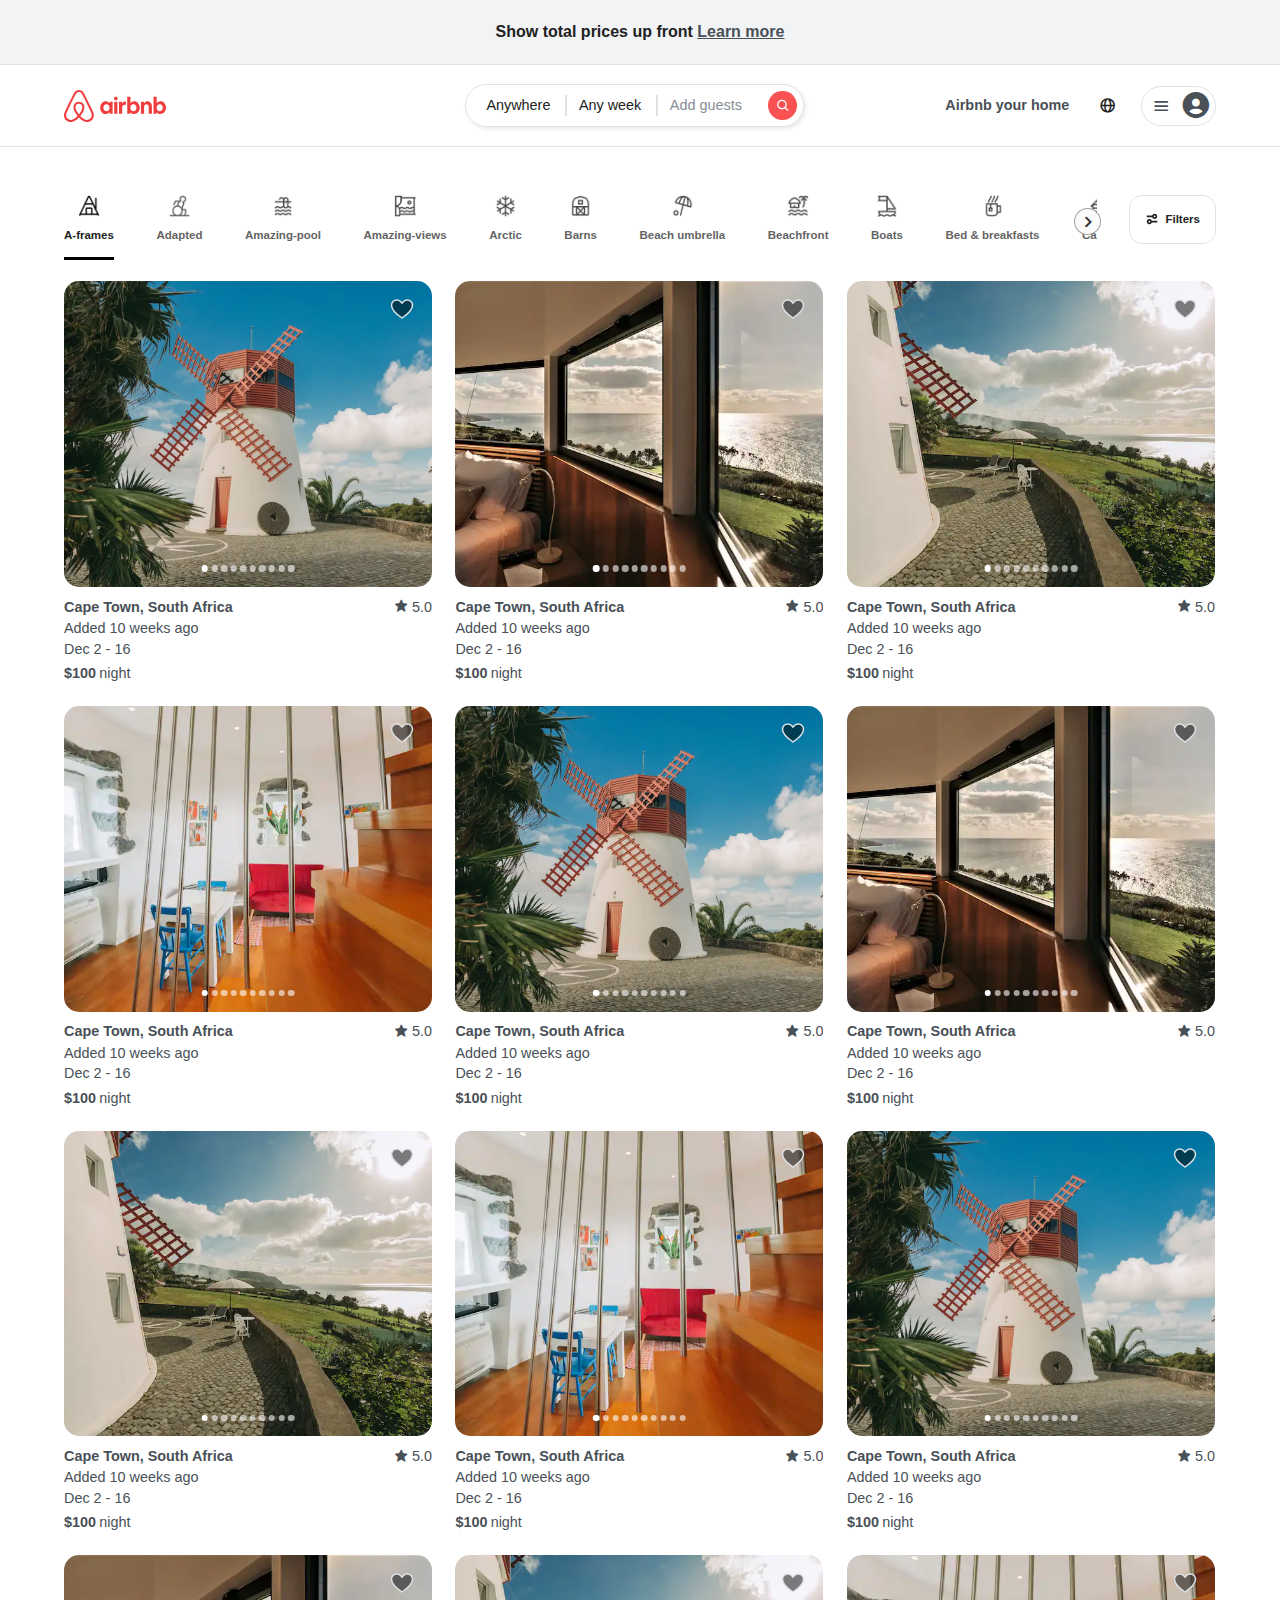
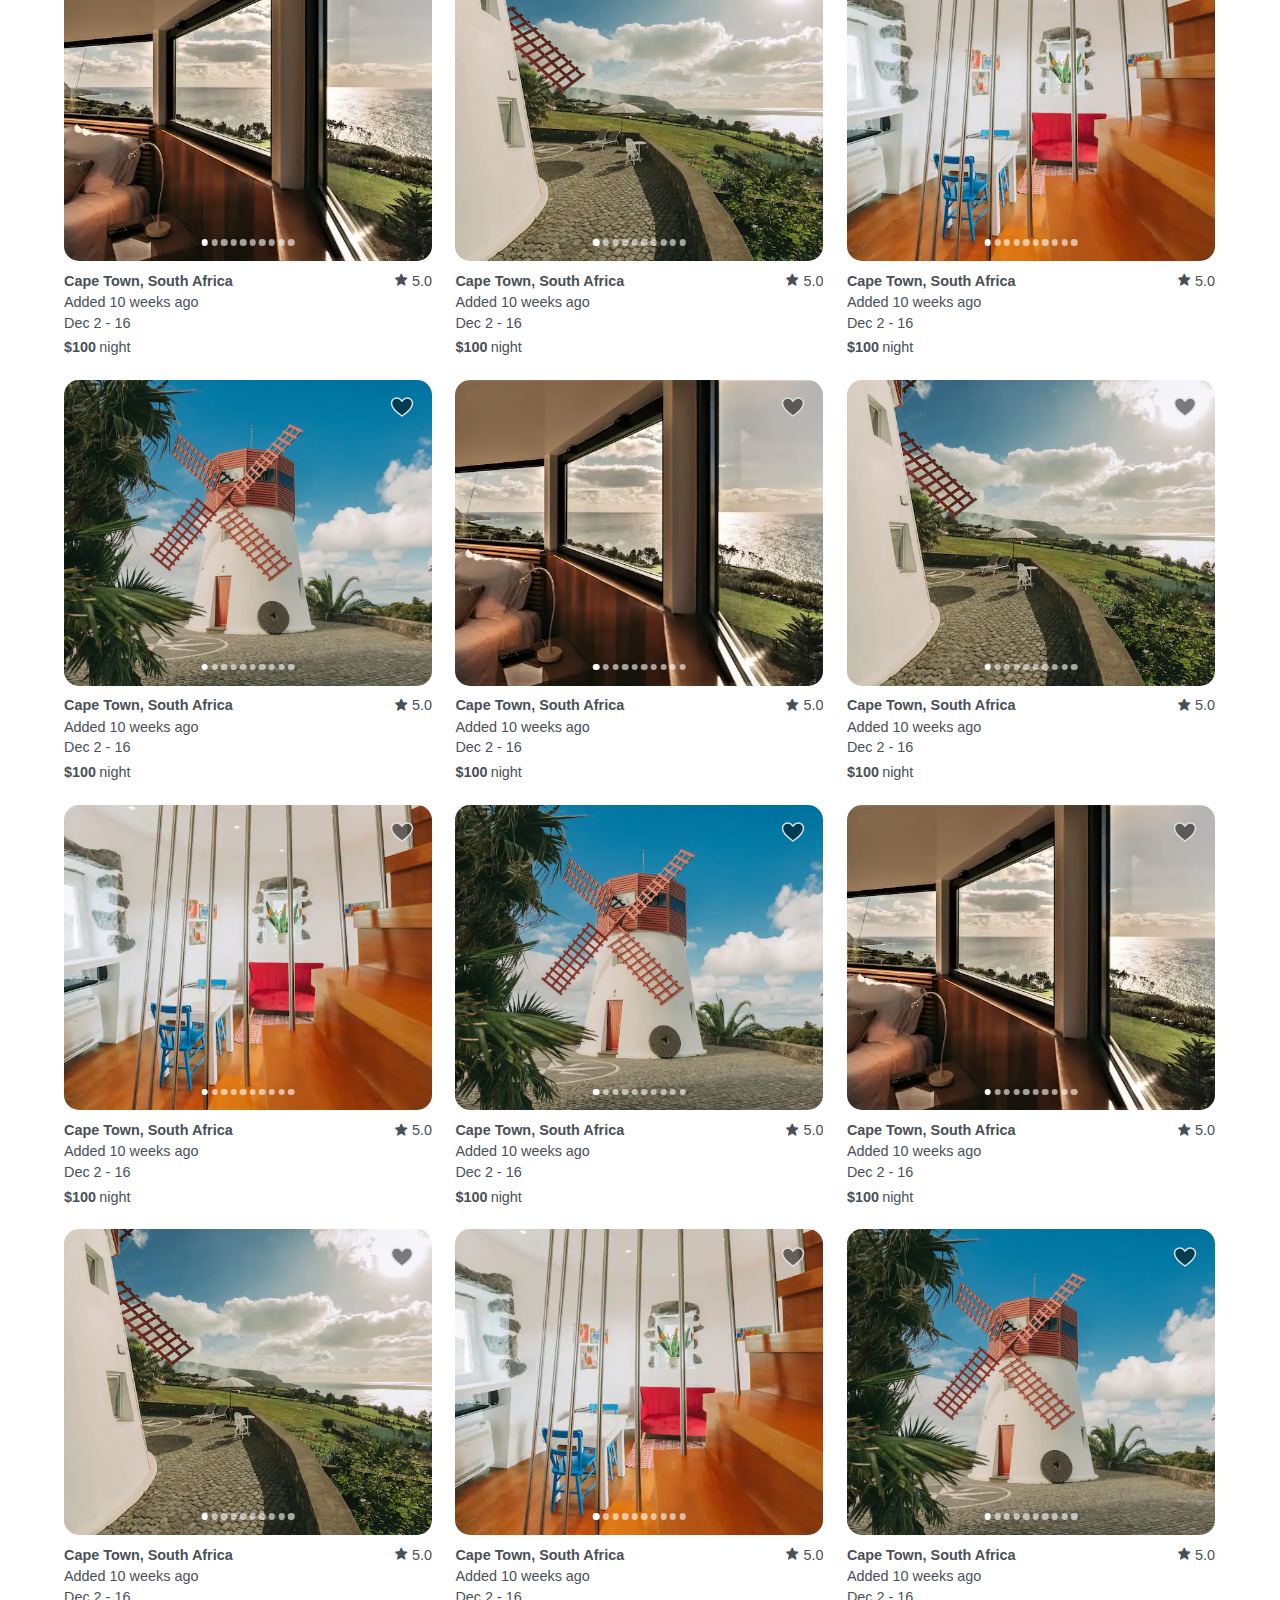
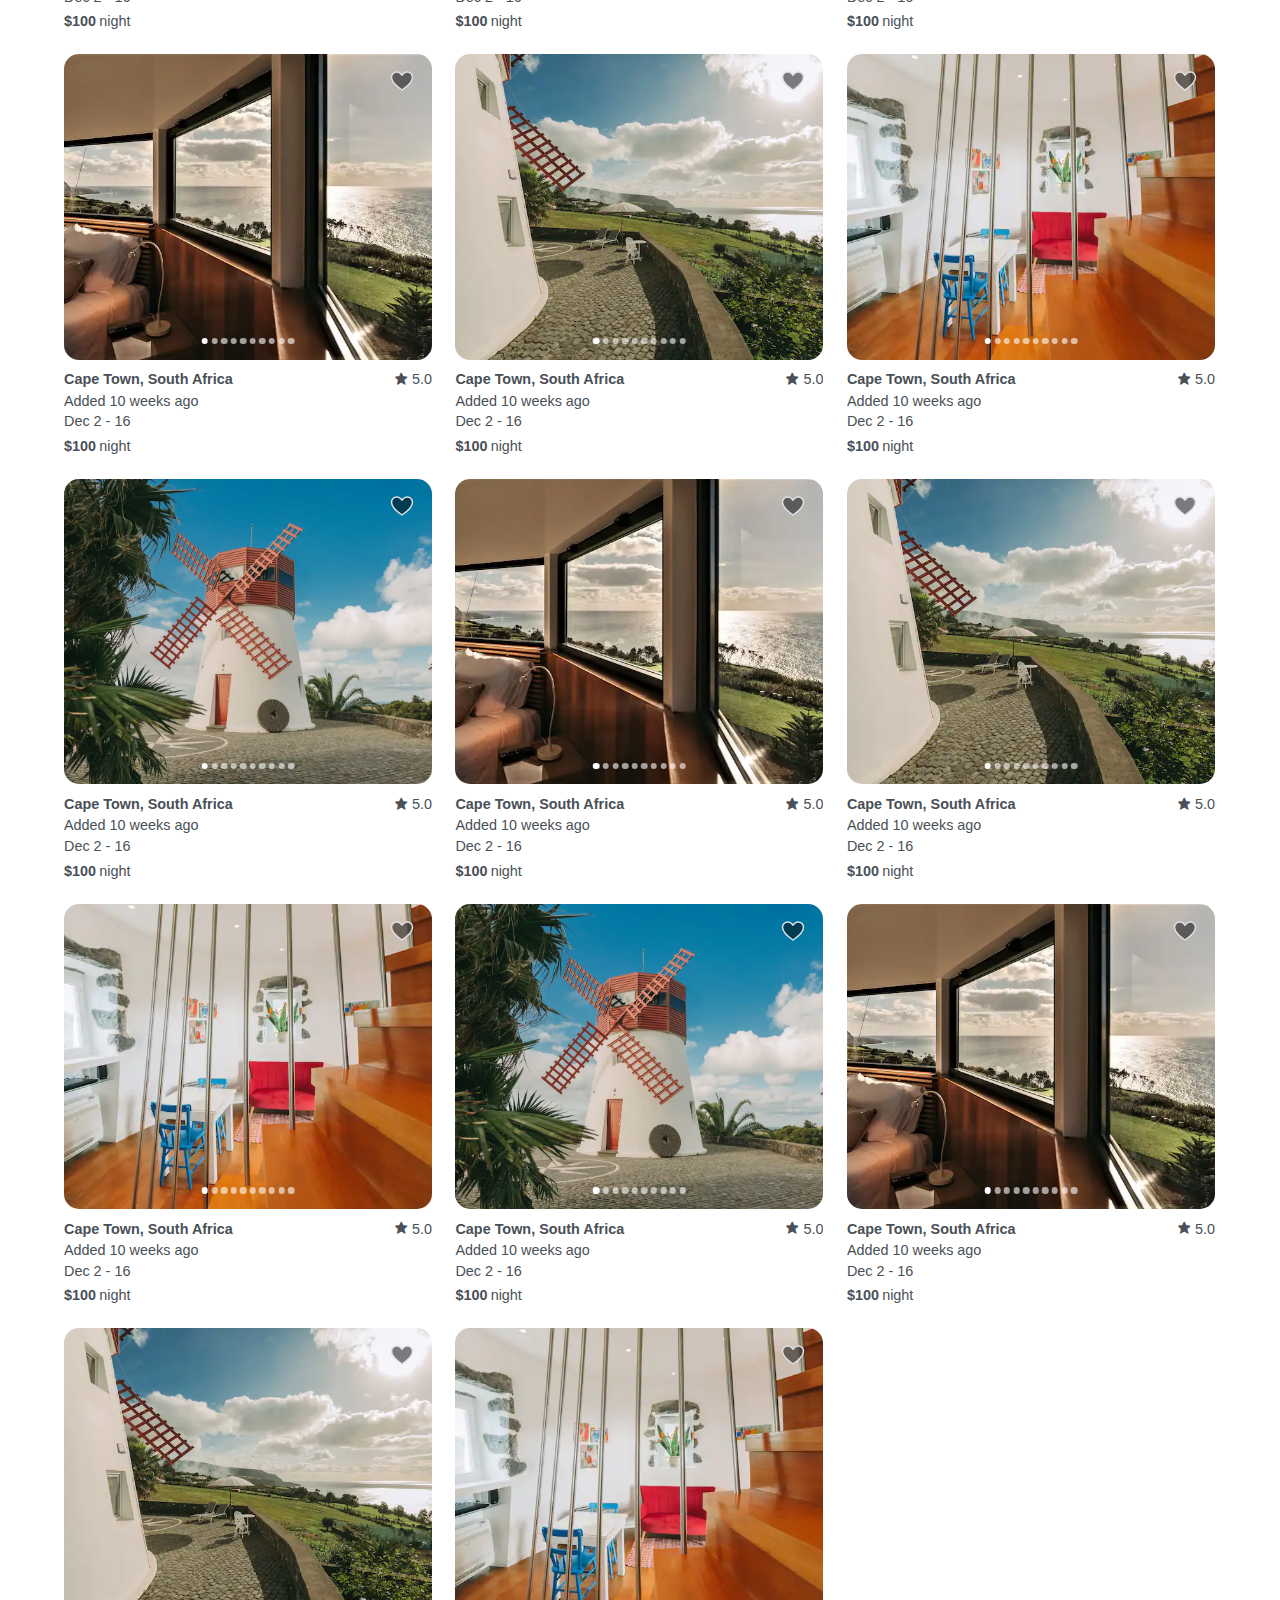
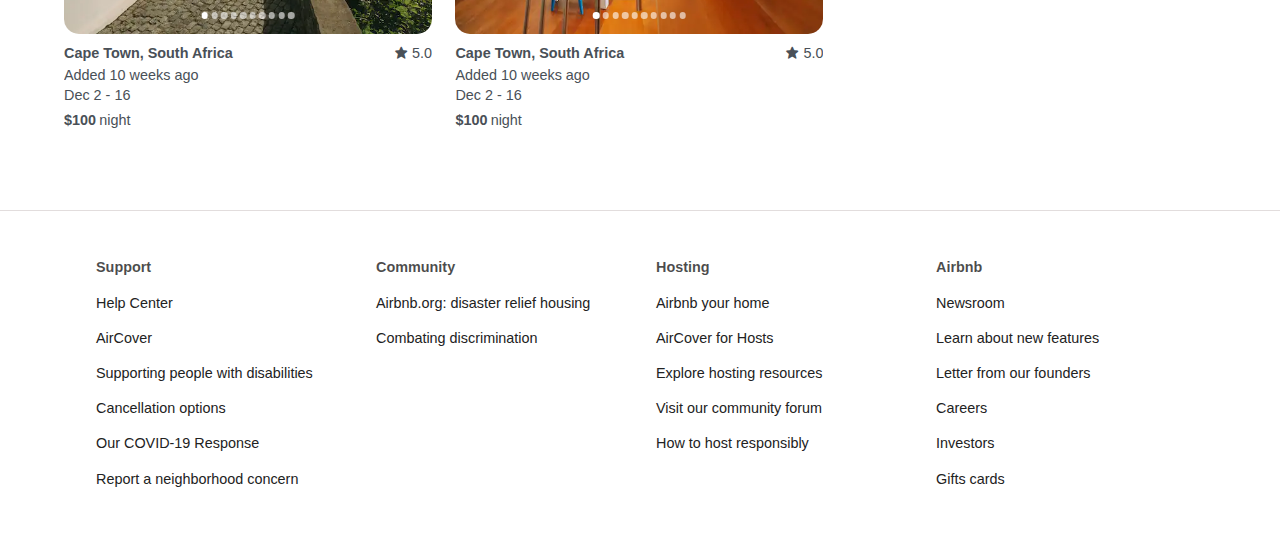
==== commit 61c2276a: "made changes to the styles and break points" ====
--- a/index.html
+++ b/index.html
@@ -13,17 +13,11 @@
   </head>
   <body>
     <main class="container">
-      <!-- <header class="header s-1">
-        <div class="col-1 fixed-width sp">
-          <div>
-            <h2 class="header-title">Introducing our 2023 Winter Release</h2>
-          </div>
-          <div class="col-2 header-text">
-            <a href="#" class="header-text-list">Play the film</a>
-            <a href="#" class="header-text-list">Explore what's new</a>
-          </div>
+      <header class=" header s-1">
+        <div class="fixed-width col-1">
+          <div class="header-title2">Show total prices up front <a href="#">Learn more</a></div>
         </div>
-      </header> -->
+      </header>
 
       <nav class="nav margin-b">
         <section class="s-1">
--- a/CSS/style.css
+++ b/CSS/style.css
@@ -69,6 +69,17 @@
   letter-spacing: normal;
 }
 
+.header-title2 {
+  margin: 0 auto;
+  font-size: 1rem;
+  padding: 1.3rem;
+  font-weight: 700;
+}
+
+.header-title2 a {
+  text-decoration: underline;
+}
+
 .header-text-list {
   list-style-type: none;
   border-right: 2px solid #dee2e6;
@@ -85,11 +96,13 @@
 
 .margin-b {
   margin-bottom: 1.5em;
-  position: fixed;
+  position: sticky;
   top: 0;
   width: 100%;
-  z-index: 999;
+  z-index: 2;
   background-color: #fff;
+
+  /* outline: dashed red; */
 }
 
 .logo-name {
@@ -412,8 +425,8 @@
 
 .filter-modal {
   position: relative;
-  width: 50%;
-  height: 43vw;
+  width: 50rem;
+  height: 43rem;
   margin: 2rem auto;
 
   display: flex;
@@ -1055,7 +1068,9 @@
   gap: 1.4rem;
   cursor: pointer;
 
-  margin-top: 14rem;
+  /* outline: dashed red; */
+
+  /* margin-top: 14rem; */
 }
 
 .carousel-container {
@@ -1258,3 +1273,69 @@
   text-decoration: underline;
   cursor: pointer;
 }
+
+@media screen and (max-width: 728px) {
+  .card {
+    grid-template-columns: repeat(2, 1fr) !important;
+  }
+}
+
+@media screen and (max-width: 1076px) {
+  .card {
+    grid-template-columns: repeat(2, 1fr) !important;
+  }
+
+  .carousel-container {
+    max-width: 23rem;
+  }
+
+  .user-text,
+  .bx-globe {
+    visibility: hidden;
+  }
+
+  .filter-modal {
+    width: 45rem;
+    height: 37rem;
+  }
+}
+
+@media screen and (max-width: 1236px) {
+  .card {
+    grid-template-columns: repeat(2, 1fr);
+  }
+
+  .carousel-container {
+    max-width: 20rem;
+    width: 30rem;
+  }
+
+  .chips-btn-right {
+    right: 16%;
+  }
+}
+
+@media screen and (max-width: 1432px) {
+  .card {
+    grid-template-columns: repeat(3, 1fr);
+  }
+
+  .carousel-container {
+    max-width: 23rem;
+  }
+
+  .chips-btn-right {
+    right: 10%;
+  }
+}
+
+@media screen and (max-width: 650px) {
+  .card {
+    grid-template-columns: 1fr !important;
+  }
+
+  .filter-modal {
+    width: 35rem;
+    height: 35rem;
+  }
+}
